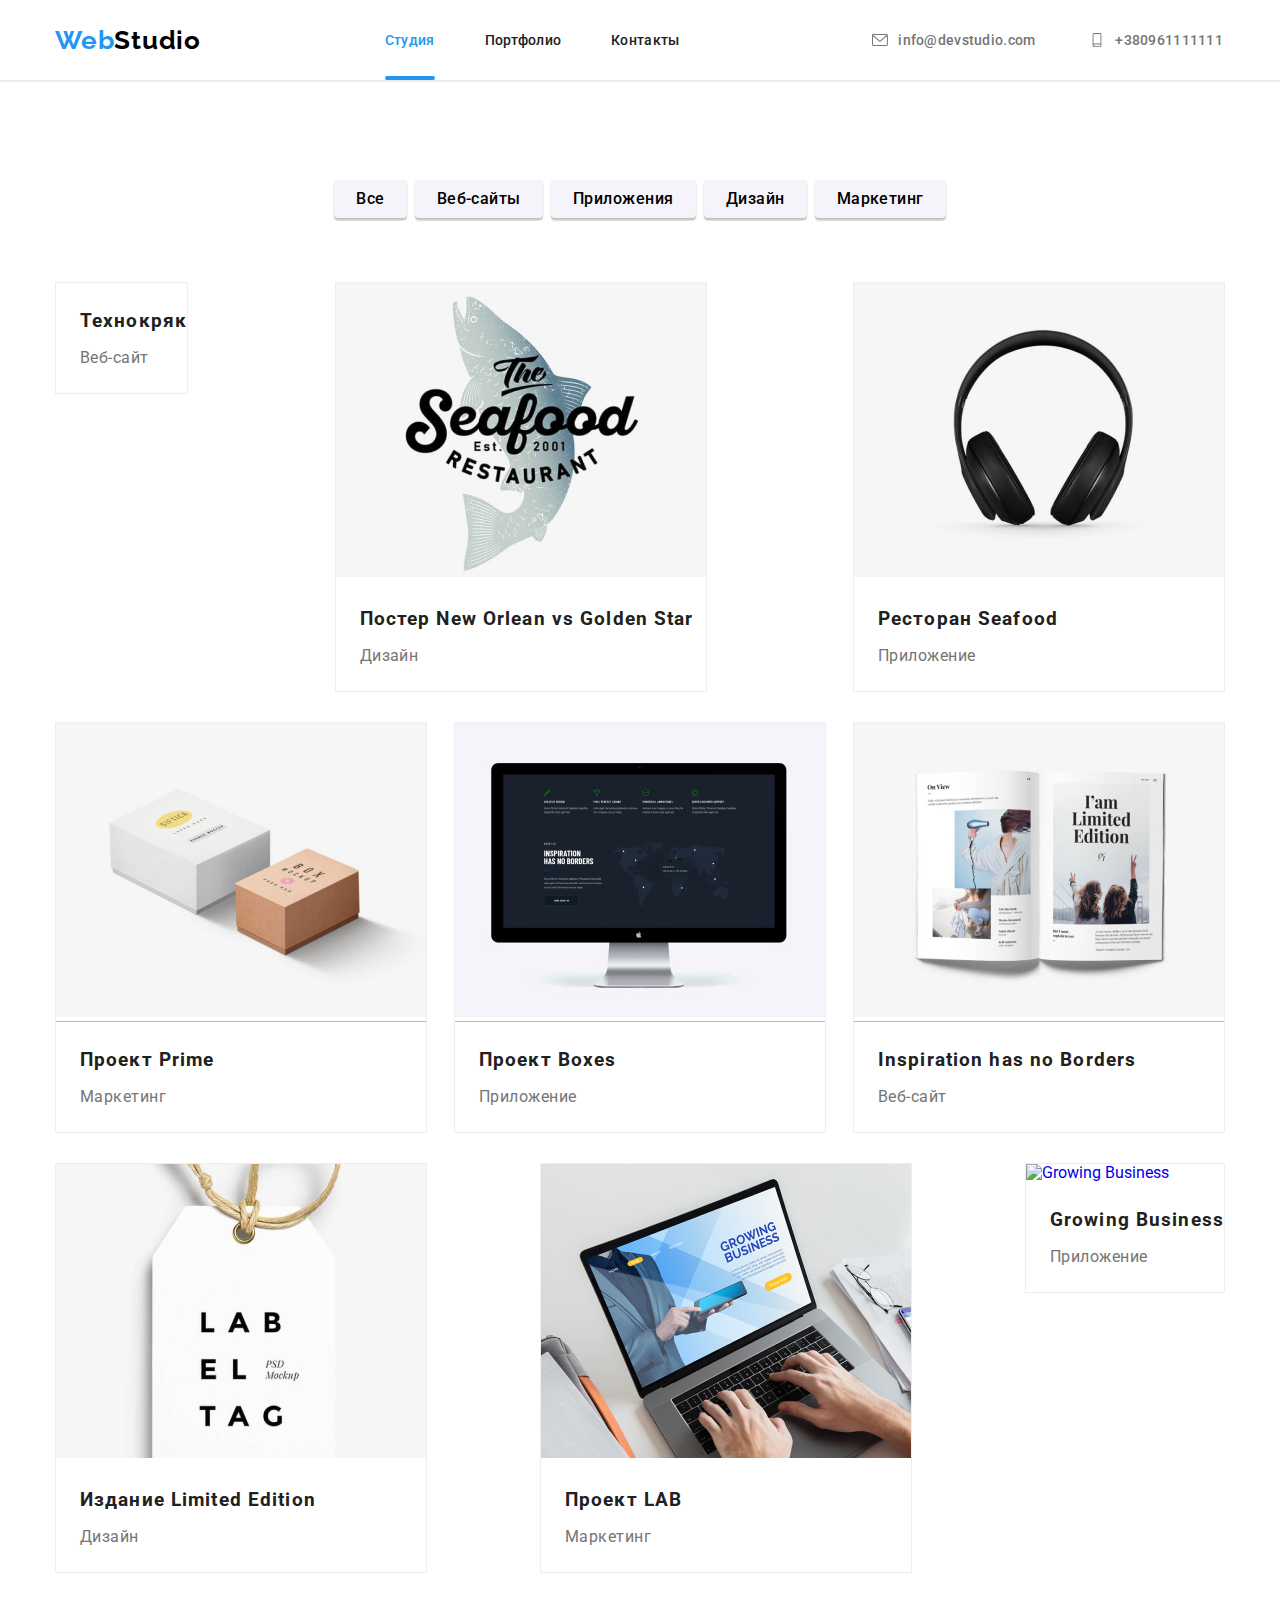
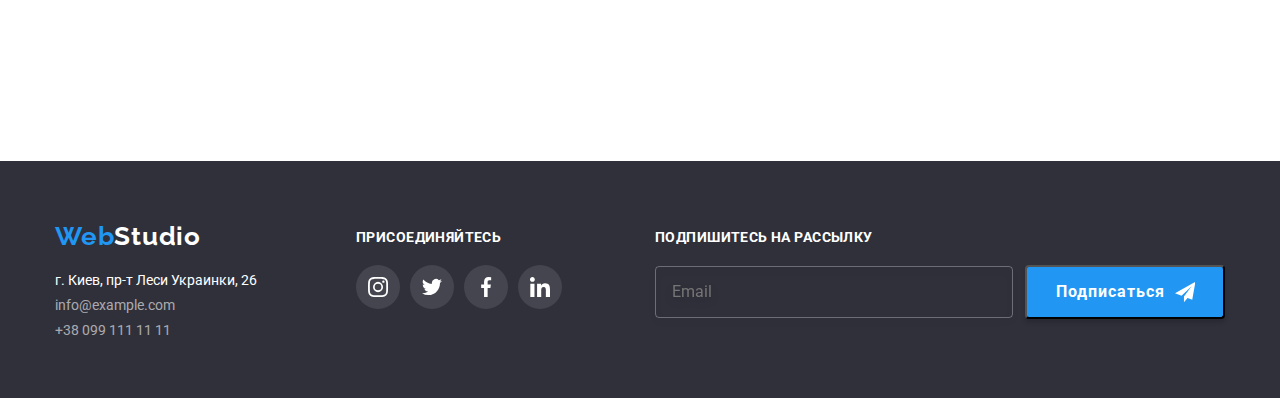
==== pages/portfolio.html @ 9b23d34e "Picture for section about was added" ====
<!DOCTYPE html>
<html lang="en">

<head>
  <meta charset="UTF-8" />
  <meta name="viewport" content="width=device-width, initial-scale=1.0" />
  <title>Portfolio</title>
  <link rel="stylesheet" href="https://cdnjs.cloudflare.com/ajax/libs/modern-normalize/1.0.0/modern-normalize.css" />
  <link rel="preconnect" href="https://fonts.gstatic.com">
  <link href="https://fonts.googleapis.com/css2?family=Raleway:wght@700&family=Roboto:wght@400;500;700;900&display=swap"
    rel="stylesheet">
  <link href="../css/main.min.css" rel="stylesheet" />
  <link rel="icon" href="data:;base64,=">
</head>

<body>
  <header class="header container">
    <a class="logo header-logo" href="../">
      <span class="logo-blue">Web</span>Studio
    </a>
    <button type="button" class="header-menu-button" is-open aria-expanded="false" data-menu-button>
      <svg width="40" height="40" aria-label="Переключатель мобильного меню">
        <use class="icon-close-button" href="../images/sprite.svg#close_button"></use>
        <use class="icon-menu" href="../images/sprite.svg#main_menu"></use>
      </svg>
    </button>
    <nav class="header-navigation">
      <a class="header-navigation-item header-navigation-item-selected" href="../">Студия</a>
      <a class="header-navigation-item" href="./portfolio.html">Портфолио</a>
      <a class="header-navigation-item" href="contacts.html">Контакты</a>
    </nav>
    <address class="header-contacts">
      <a class="header-link" href="mailto:info@devstudio.com">
        <svg class="header-link-icon">
          <use href="../images/sprite.svg#envelope"></use>
        </svg>info@devstudio.com</a>
      <a class="header-link" href="tel:+380961111111">
        <svg class="header-link-icon">
          <use href="../images/sprite.svg#smartphone"></use>
        </svg>+380961111111</a>
    </address>
  </header>
  <hr class="menu_underscore">
  <div class="content_block container">
    <section>
      <h1 hidden>Меню сайта</h1>
      <ul class="portfolio_filter">
        <li>
          <button type="button" class="porfolio_button">
            Все
          </button>
        </li>
        <li>
          <button type="button" class="porfolio_button">Веб-сайты</button>
        </li>
        <li>
          <button type="button" class="porfolio_button">Приложения</button>
        </li>
        <li>
          <button type="button" class="porfolio_button">Дизайн</button>
        </li>
        <li>
          <button type="button" class="porfolio_button">Маркетинг</button>
        </li>
      </ul>
    </section>
    <section>
      <h2 hidden>Наши проэкты</h2>
      <ul class="portfolio_items">
        <li>
          <a href="project_1.html">
            <div>
              <picture <img src="../images/project_1.jpg" alt="Веб-сайт" />
              <p class="portfolio_item_overlay">Технокряк это современная площадка распространения коронавируса.
                Компании используют эту платформу
                для цифрового шпионажа и атак на защищённые сервера конкурентов.
              </p>
            </div>
            <h3>Технокряк</h3>
            <p>Веб-сайт</p>
          </a>
        </li>
        <li>
          <a href="project_2.html">
            <div>
              <img src="../images/project_2.jpg" alt="Постер New Orlean vs Golden Star" />
              <p class="portfolio_item_overlay">Технокряк это современная площадка распространения коронавируса.
                Компании используют эту платформу
                для цифрового шпионажа и атак на защищённые сервера конкурентов.
              </p>
            </div>
            <h3>Постер New Orlean vs Golden Star</h3>
            <p>Дизайн</p>
          </a>
        </li>
        <li>
          <a href="project_3.html">
            <div>
              <img src="../images/project_3.jpg" alt="Ресторан Seafood" />
              <p class="portfolio_item_overlay">Технокряк это современная площадка распространения коронавируса.
                Компании используют эту платформу
                для цифрового шпионажа и атак на защищённые сервера конкурентов.
              </p>
            </div>
            <h3>Ресторан Seafood</h3>
            <p>Приложение</p>
          </a>
        </li>
        <li>
          <a href="project_4.html">
            <div>
              <img src="../images/project_4.jpg" alt="Проект Prime" />
              <p class="portfolio_item_overlay">Технокряк это современная площадка распространения коронавируса.
                Компании используют эту платформу
                для цифрового шпионажа и атак на защищённые сервера конкурентов.
              </p>
            </div>
            <h3>Проект Prime</h3>
            <p>Маркетинг</p>
          </a>
        </li>
        <li>
          <a href="project_5.html">
            <div>
              <img src="../images/project_5.jpg" alt="Проект Boxes" />
              <p class="portfolio_item_overlay">Технокряк это современная площадка распространения коронавируса.
                Компании используют эту платформу
                для цифрового шпионажа и атак на защищённые сервера конкурентов.
              </p>
            </div>
            <h3>Проект Boxes</h3>
            <p>Приложение</p>
          </a>
        </li>
        <li>
          <a href="project_6.html">
            <div>
              <img src="../images/project_6.jpg" alt="Inspiration has no Borders" width="370" height="294" />
              <p class="portfolio_item_overlay">Технокряк это современная площадка распространения коронавируса.
                Компании используют эту платформу
                для цифрового шпионажа и атак на защищённые сервера конкурентов.
              </p>
            </div>
            <h3>Inspiration has no Borders</h3>
            <p>Веб-сайт</p>
          </a>
        </li>
        <li>
          <a href="project_7.html">
            <div>
              <img src="../images/project_7.jpg" alt="Издание Limited Edition" width="370" height="294" />
              <p class="portfolio_item_overlay">Технокряк это современная площадка распространения коронавируса.
                Компании используют эту платформу
                для цифрового шпионажа и атак на защищённые сервера конкурентов.
              </p>
            </div>
            <h3>Издание Limited Edition</h3>
            <p>Дизайн</p>
          </a>
        </li>
        <li>
          <a href="project_8.html">
            <div>
              <img src="../images/project_8.jpg" alt="Проект LAB" />
              <p class="portfolio_item_overlay">Технокряк это современная площадка распространения коронавируса.
                Компании используют эту платформу
                для цифрового шпионажа и атак на защищённые сервера конкурентов.
              </p>
            </div>
            <h3>Проект LAB</h3>
            <p>Маркетинг</p>
          </a>
        </li>
        <li>
          <a href="project_9.html">
            <div>
              <img src="../images/project_9.jpg" alt="Growing Business" />
              <p class="portfolio_item_overlay">Технокряк это современная площадка распространения коронавируса.
                Компании используют эту платформу
                для цифрового шпионажа и атак на защищённые сервера конкурентов.
              </p>
            </div>
            <h3>Growing Business</h3>
            <p>Приложение</p>
          </a>
        </li>
      </ul>
    </section>
  </div>
  <footer class="footer">
    <div class="footer_block container">
      <div>
        <a class="logo footer_logo" href="../"><span class="logo-blue">Web</span>Studio</a>
        <address class="footer_address">
          <p>г. Киев, пр-т Леси Украинки, 26</p>
          <a href="mailto:info@example.com" class="footer_link">info@example.com</a>
          <a href="tel:+380991111111" class="footer_link">+38 099 111 11 11</a>
        </address>
      </div>
      <div class="footer_social">
        <h3>Присоединяйтесь</h3>
        <div class="social_links">
          <a href="" alt="Instagram">
            <svg>
              <use href="../images/sprite.svg#instagram"></use>
            </svg>
          </a>
          <a href="" alt="Twitter">
            <svg>
              <use href="../images/sprite.svg#twitter"></use>
            </svg>
          </a>
          <a href="" alt="Facebook">
            <svg>
              <use href="../images/sprite.svg#facebook"></use>
            </svg>
          </a>
          <a href="" alt="Linkedin">
            <svg>
              <use href="../images/sprite.svg#linkedin"></use>
            </svg>
          </a>
        </div>
      </div>
      <div class="subscribe">
        <h3>Подпишитесь на рассылку</h3>
        <form>
          <input type="email" name="email" placeholder="Email" />
          <button type="submit">Подписаться
            <svg>
              <use href="../images/sprite.svg#button_subscribe" />
            </svg>
          </button>
        </form>
      </div>
    </div>
  </footer>
</body>

</html>
---- css/main.min.css ----
.is-hidden{opacity:0;visibility:hidden;pointer-events:none}body{font-family:Roboto;font-style:normal;background-color:#fff;margin:0}h1,h2,h3,h4,h5,h6{margin:0}ul,ol{margin:0;padding:0}p{margin:0}ul{list-style:none;display:flex;flex-wrap:wrap;justify-content:space-between}.container{width:100%;margin:0 auto}@media screen and (min-width: 480px){.container{max-width:480px;margin:0 auto}}@media screen and (min-width: 768px){.container{max-width:768px}}@media screen and (min-width: 1200px){.container{max-width:1200px}}.content_block{padding:60px 15px}.content_block_items{padding-top:0}@media screen and (max-width: 767px){.content_block{padding:60px 15px}.content_block_items{padding-top:0}.content_block_items>li:nth-child(n+2){margin-top:30px}}@media screen and (max-width: 1199px){.content_block_items>li:nth-child(n+3){margin-top:30px}}@media screen and (min-width: 768px){.content_block_items{display:flex;justify-content:space-between}}@media screen and (min-width: 1200px){.content_block{display:block;padding:94px 15px}.content_block_items{display:flex;justify-content:space-between}}.header{display:flex;margin:0 auto;padding-left:15px;padding-right:15px;justify-content:space-between}.header-logo,.header-logo:visited{color:black;margin-right:93px;height:auto;display:flex;align-items:center}.header-contacts{display:none}.header-navigation{display:none}.header-menu-button{display:inline-flex;margin:0;padding:10px 0;border:0;line-height:0;background:transparent}.header-menu-button .icon-close-button{display:none}.header-menu-button .is-open .icon-close-button{display:block}.header-menu-button .is-open .icon-menu{display:none}@media screen and (min-width: 1200px){.header-menu-button{display:none}.header-navigation{display:flex;justify-items:flex-end;align-items:center;font-weight:500;font-size:14px;line-height:0.143;letter-spacing:0.02em;justify-content:space-between}.header-navigation-item{color:#212121;text-decoration:none;margin-right:50px;position:relative;height:100%;display:flex;align-items:center}.header-navigation-item-selected{color:#2196f3}.header-navigation-item-selected::after{content:"";position:absolute;bottom:0;display:block;width:100%;height:4px;background-color:#2196f3;border-radius:2px}.header-contacts{display:flex;align-items:center;justify-content:flex-end}.header-link{display:flex;align-items:center;font-style:normal;font-weight:500;font-size:14px;line-height:1.143;letter-spacing:0.02em;color:#757575;fill:#757575;text-decoration:none;margin-left:50px;padding:2px;transition-property:color, fill;transition-duration:250ms;transition-timing-function:cubic-bezier(0.4, 0, 0.2, 1);padding-top:32px;padding-bottom:32px}.header-link:hover,.header-link:focus{color:#2196f3;fill:#2196f3}.header-link-icon{width:16px;height:14px;margin-right:10px}}.menu_underscore{border:1px solid #ececec;margin:0 auto}.footer{background:#2f303a;color:#fff}.footer_block{text-align:center;padding:60px 15px}.footer_block h3{margin-top:60px}.footer_logo,.footer_logo:visited{color:white;margin:0 auto}.footer_address{font-size:14px;font-style:normal;font-weight:normal;margin-top:20px;display:flex;flex-direction:column}.footer_link{color:rgba(255,255,255,0.6);text-decoration:none;margin-top:9px;transition-property:color;transition-duration:250ms;transition-timing-function:cubic-bezier(0.4, 0, 0.2, 1)}.footer_link:hover,.footer_link:focus{color:#2196f3}.footer_social>div>a{fill:#fff;background-color:rgba(255,255,255,0.1)}.footer h3{padding-bottom:20px;font-weight:bold;font-size:14px;line-height:1.143;letter-spacing:0.03em;text-transform:uppercase}@media screen and (min-width: 768px){.footer_block{display:flex}.footer_address{width:231px}.footer_social{margin-top:8px}.footer_social>h3{margin-top:0}}@media screen and (min-width: 768px) and (max-width: 1199px){.footer_block{flex-wrap:wrap;justify-content:space-between;padding-left:76px;padding-right:89px}}@media screen and (min-width: 1200px){.footer_block{text-align:left}.footer_social{margin-left:70px}}.subscribe>form{display:flex;flex-wrap:wrap;align-items:center;justify-content:center}.subscribe>form>input{border:1px solid rgba(255,255,255,0.3);box-sizing:border-box;filter:drop-shadow(0px 4px 4px rgba(0,0,0,0.15));border-radius:4px;font-size:16px;line-height:20px;background-color:transparent;padding:15px 16px;width:450px}.subscribe>form>input:hover,.subscribe>form>input:focus{border-color:#2196f3}.subscribe>form>button{color:#fff;background-color:#2196f3;font-weight:bold;font-size:16px;line-height:1.875;letter-spacing:0.06em;padding:10px 28px 10px 29px;box-shadow:0px 4px 4px rgba(0,0,0,0.15);border-radius:4px;display:flex;align-items:center;margin-top:20px}.subscribe>form>button>svg{width:24px;height:24px;fill:white;margin-left:10px}@media screen and (min-width: 768px){.subscribe>h3{text-align:center;margin-top:60px}}@media screen and (min-width: 1200px){.subscribe{margin-left:93px;margin-top:8px}.subscribe>h3{text-align:left;margin-top:0}.subscribe>form{display:flex;justify-content:left}.subscribe>form>input{width:358px}.subscribe>form>button{margin:0 0 0 12px;width:200px}}.logo{font-size:26px;font-family:Raleway;font-weight:bold;line-height:1.192;letter-spacing:0.03em;text-decoration:none}.logo-blue{color:#2196f3}.main_page_top{padding:114px 0;background-image:url("../images/mobile/1x/header.jpg");background-repeat:no-repeat;background-position:center top;background-size:480px 400px}.main_page_top>div{display:flex;flex-direction:column;justify-content:center;align-items:center}.main_page_top>div>h1{font-weight:900;font-size:26px;line-height:1.615;text-align:center;letter-spacing:0.06em;text-transform:uppercase;max-width:360px;color:#fff}.main_page_top>div>button{margin-top:40px;padding:8px 30px;box-shadow:0px 4px 4px rgba(0,0,0,0.15);border-radius:4px;font-family:Roboto;font-weight:bold;font-size:16px;line-height:1.875;letter-spacing:0.06em;background-color:#2196f3;color:#fff}@media screen and (min-device-pixel-ratio: 2) and (min-width: 320px), screen and (min-resolution: 192dpi) and (min-width: 320px), screen and (min-resolution: 2dppx) and (min-width: 320px){.main_page_top{background-image:linear-gradient(to right, rgba(47,48,58,0.4), rgba(47,48,58,0.4)),url("../images/mobile/2x/header.jpg")}}@media screen and (min-width: 768px){.main_page_top{background:url("../images/tablet/1x/header.jpg");background-size:768px 400px}}@media screen and (min-device-pixel-ratio: 2) and (min-width: 768px), screen and (min-resolution: 192dpi) and (min-width: 768px), screen and (min-resolution: 2dppx) and (min-width: 768px){.main_page_top{background-image:linear-gradient(to right, rgba(47,48,58,0.4), rgba(47,48,58,0.4)),url("../images/tablet/2x/header.jpg")}}@media screen and (min-width: 1200px){main_page_top{background:url("../images/desktop/1x/header.jpg");background-repeat:no-repeat;background-position:cover;padding-top:200px;padding-bottom:280px;padding-right:452px;padding-left:452px}main_page_top>h1{max-width:696px;text-align:center;padding-top:200px;padding-bottom:280px;padding-right:452px;padding-left:452px}}@media screen and (min-device-pixel-ratio: 2) and (min-width: 1200px), screen and (min-resolution: 192dpi) and (min-width: 1200px), screen and (min-resolution: 2dppx) and (min-width: 1200px){.main_page_top{background-image:linear-gradient(to right, rgba(47,48,58,0.4), rgba(47,48,58,0.4)),url("../images/desktop/2x/header.jpg")}}.porfolio_button{margin:4px;font-family:Roboto;font-style:normal;font-weight:500;font-size:16px;line-height:1.625;text-align:center;letter-spacing:0.03em;border:none;padding-left:22px;padding-right:22px;padding-top:6px;padding-bottom:6px;background-color:#f5f4fa;border-radius:4px;box-shadow:0px 3px 1px rgba(0,0,0,0.1),0px 1px 2px rgba(0,0,0,0.08),0px 2px 2px rgba(0,0,0,0.12);transition-property:color, background-color;transition-duration:250ms;transition-timing-function:cubic-bezier(0.4, 0, 0.2, 1)}.porfolio_button:hover,.porfolio_button:focus{color:white;background-color:#2196f3}.our_features{display:flex;flex-wrap:wrap;justify-content:center}.our_features>li{width:450px}.our_features>li>div{padding:25px 0;outline:1px solid white;background:#f5f4fa;border-radius:4px;display:flex;justify-content:center;align-items:center;margin-bottom:30px}.our_features>li>div>svg{width:70px;height:70px}.our_features>li>h3{font-weight:bold;font-size:14px;line-height:1.143;letter-spacing:0.03em;text-transform:uppercase;color:#212121;text-align:center}.our_features>li>p{font-weight:normal;font-size:14px;line-height:1.714;letter-spacing:0.03em;color:#757575;margin-top:10px}@media screen and (min-width: 768px){.our_features{display:flex;flex-wrap:wrap;justify-content:space-between}.our_features>li{width:354px}}@media screen and (min-width: 1200px){.our_features{display:flex;flex-wrap:wrap}.our_features>li{width:270px}}.about_us{padding-top:60px;background-color:#f5f4fa}.about_us>h2{font-weight:bold;font-size:28px;line-height:1.167;text-align:center;letter-spacing:0.03em;color:#212121}.about_us>ul>li{margin-top:30px;padding-bottom:24px;box-shadow:0px 1px 3px rgba(0,0,0,0.12),0px 1px 1px rgba(0,0,0,0.14),0px 2px 1px rgba(0,0,0,0.2);border-radius:0px 0px 4px 4px;background:#fff}.about_us>ul>li>h3{font-weight:500;font-size:16px;line-height:1.187;text-align:center;letter-spacing:0.03em;color:#212121;margin-top:30px}.about_us>ul>li>p{font-size:16px;line-height:1.187;text-align:center;letter-spacing:0.03em;color:#757575;margin-top:10px;margin-bottom:16px}@media screen and (min-width: 768px){.about_us{display:flex;flex-wrap:wrap;justify-content:space-between}}@media screen and (min-width: 1200px){.about_us{display:block;padding-top:94px}.about_us>ul{padding-top:50px}.about_us>ul>li{margin-top:0}}.about_work{display:none}@media screen and (min-width: 1200px){.about_work{display:block;padding-top:0}.about_work>h2{font-weight:bold;font-size:36px;line-height:1.167;text-align:center;letter-spacing:0.03em;color:#212121;padding-bottom:50px}.about_work>ul>li{position:relative;display:flex}.about_work>ul>li>h3{position:absolute;bottom:0;width:100%;text-align:center;font-size:14px;line-height:16px;text-transform:uppercase;color:#fff;background-color:rgba(47,48,58,0.8);padding:27px 0}}.social_links{display:flex;justify-content:center}.social_links>a{width:44px;height:44px;display:flex;border-radius:50%;fill:#afb1b8;transition-property:fill, background-color;transition-duration:250ms;transition-timing-function:cubic-bezier(0.4, 0, 0.2, 1)}.social_links>a:nth-child(n+2){margin-left:10px}.social_links>a:hover,.social_links>a:focus{fill:white;background-color:#2196f3}.portfolio_filter{justify-content:center}.portfolio_items{display:flex;flex-wrap:wrap;justify-content:space-between;padding-top:30px;margin-bottom:94px}.portfolio_items>li{margin-top:30px}.portfolio_items>li>a{padding-bottom:20px;width:370px;background:#fff;border:1px solid #eeeeee;box-sizing:border-box;display:flex;flex-direction:column;width:max-content;width:fit-content;text-decoration:none;transition-property:box-shadow;transition-duration:250ms;transition-timing-function:cubic-bezier(0.4, 0, 0.2, 1)}.portfolio_items>li>a:hover,.portfolio_items>li>a:focus{box-shadow:0px 1px 1px rgba(0,0,0,0.12),0px 4px 4px rgba(0,0,0,0.06),1px 4px 6px rgba(0,0,0,0.16)}.portfolio_items>li>a>h3{font-weight:bold;font-size:2;line-height:36px;letter-spacing:0.06em;color:#212121;margin-top:20px;margin-left:24px}.portfolio_items>li>a>p{font-size:16px;line-height:1.875;letter-spacing:0.03em;color:#757575;margin-top:4px;margin-left:24px}.portfolio_items>li>a>div{position:relative;overflow:hidden}.portfolio_items>li>a>div>img{width:370px;height:294px}.portfolio_items>li>a:hover .portfolio_item_overlay,.portfolio_items>li>a:focus .portfolio_item_overlay{transform:translatey(0)}.portfolio_items .portfolio_item_overlay{position:absolute;box-sizing:border-box;height:100%;width:100%;top:0;left:0;background:rgba(33,150,243,0.9);transform:translatey(100%);transition:transform 250ms ease;font-size:18px;line-height:28px;letter-spacing:0.03em;color:#fff;padding:63px 24px}.regular_customers>h2{font-weight:bold;font-size:28px;line-height:32px;text-align:center}.regular_customers>ul>li{margin-top:30px}.regular_customers>ul>li>a{width:210px;padding:auto 24px;display:flex;transition-property:fill, border-color;transition-duration:250ms;transition-timing-function:cubic-bezier(0.4, 0, 0.2, 1);width:210px;height:90px;fill:#afb1b8;border:1px solid #afb1b8;box-sizing:border-box;border-radius:4px}.regular_customers>ul>li>a:hover,.regular_customers>ul>li>a:focus{fill:#2196f3;border-color:#2196f3}.regular_customers>ul>li>a>svg>use{height:46px;margin:auto}@media screen and (min-width: 1200px){.regular_customers>ul>li{margin-top:30px}.regular_customers>ul>li>a{width:170px}}.backdrop{position:fixed;left:0;top:0;width:100%;height:100%;background-color:rgba(0,0,0,0.2) rgba(0,0,0,0.2);transition:all 500ms linear}.order_dialog{position:absolute;top:50%;left:50%;transform:translate(-50%, -50%);width:528px;min-height:581px;background-color:#fff;padding:40px;box-shadow:0px 1px 3px rgba(0,0,0,0.12),0px 1px 1px rgba(0,0,0,0.14),0px 2px 1px rgba(0,0,0,0.2);border-radius:4px}.order_dialog_close_button{position:absolute;background-color:#fff;top:8px;right:8px;width:30px;height:30px;border:1px solid rgba(0,0,0,0.1);border-radius:50%;cursor:pointer;padding:0;display:flex;justify-content:center;align-items:center}.order_dialog_send_button{display:block;margin:30px auto 0;height:50px;width:200px;border-radius:4px;background-color:#2196f3;color:#fff;cursor:pointer;box-shadow:0px 4px 4px rgba(0,0,0,0.15);font-size:16px;font-weight:bold;text-align:center;align-items:center;letter-spacing:0.06em;line-height:1.87}.order_dialog>h1{font-style:normal;font-weight:bold;font-size:20px;line-height:23px;text-align:center;letter-spacing:0.03em;color:#212121;margin-bottom:2px}.order_dialog_close_button>svg{width:11px;height:11px}.order_dialog>form{display:flex;flex-direction:column}.order_dialog_field{font-size:12px;line-height:1.166;letter-spacing:0.01em;color:#757575;margin-top:10px}.order_dialog_field>span{position:relative;display:block;margin-top:4px}.order_dialog_field>span>svg{position:absolute;left:15px;top:50%;transform:translateY(-50%);width:18px;height:18px;fill:#212121}.order_dialog_field>span>input{width:100%;height:40px;padding-left:40px;border:1px solid rgba(33,33,33,0.2);box-sizing:border-box;border-radius:4px;transition-property:fill, border-color;transition-duration:250ms;transition-timing-function:cubic-bezier(0.4, 0, 0.2, 1)}.order_dialog_field>span:hover svg{fill:#2196f3}.order_dialog_field>span:hover input{border-color:#2196f3}.order_dialog_field>span>input:focus ~ svg{fill:#2196f3}.order_dialog_field>span>input:focus{border-color:#2196f3;outline:none}.order_dialog_field>textarea{margin-top:4px;width:100%;height:120px;border-radius:4px;border:1px solid rgba(33,33,33,0.2);padding:12px 16px;resize:none;font-size:14px;line-height:1.143;letter-spacing:0.01em;color:rgba(117,117,117,0.5);fill:#212121;transition-property:fill, border-color;transition-duration:250ms;transition-timing-function:cubic-bezier(0.4, 0, 0.2, 1)}.order_dialog_field>textarea:hover,.order_dialog_field>textarea:focus{border-color:#2196f3;outline:none}.order_agrimment{font-size:14px;line-height:1.714;letter-spacing:0.03em;color:#212121;margin:20px auto 0;vertical-align:text-top}.order_agrimment>a{color:#2196f3}.order_agrimment>input{display:inline-block;width:16px;height:15px;border:2px solid #212121;margin:0 7px 0 0}
/*# sourceMappingURL=main.min.css.map */
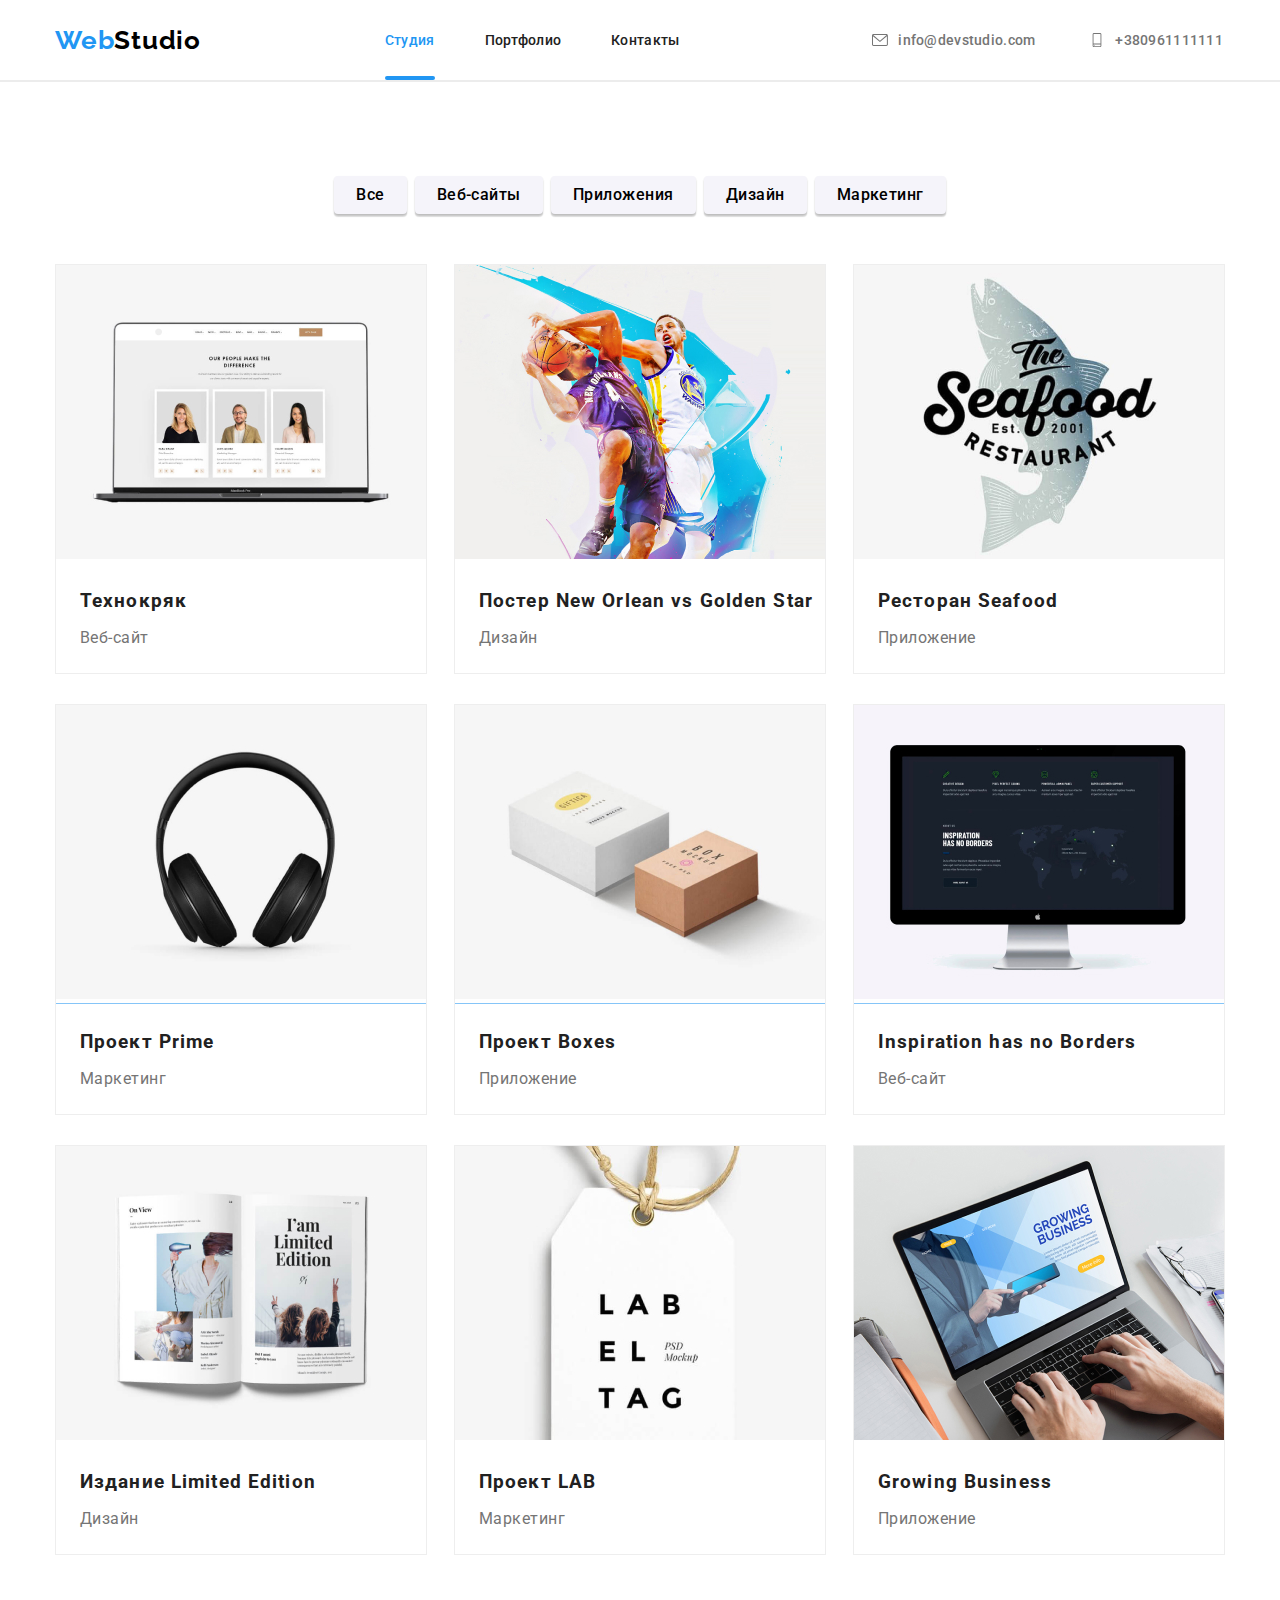
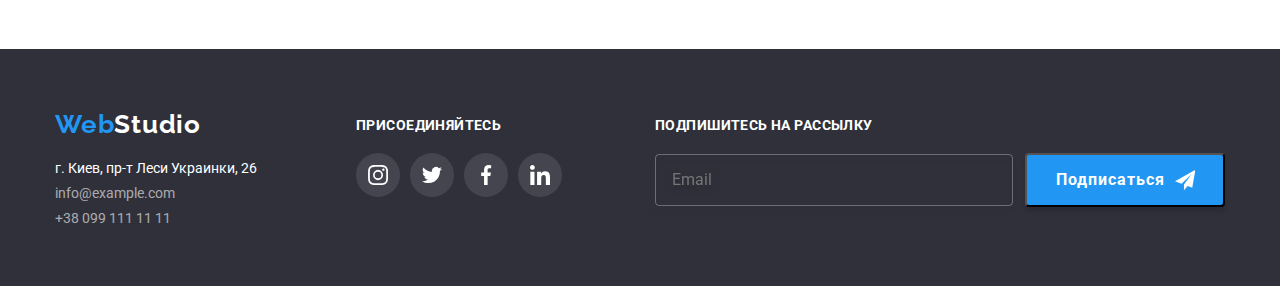
==== commit f9279aea: "Portfolio adaptive" ====
--- a/pages/portfolio.html
+++ b/pages/portfolio.html
@@ -46,21 +46,19 @@
       <h1 hidden>Меню сайта</h1>
       <ul class="portfolio_filter">
         <li>
-          <button type="button" class="porfolio_button">
-            Все
-          </button>
-        </li>
-        <li>
-          <button type="button" class="porfolio_button">Веб-сайты</button>
-        </li>
-        <li>
-          <button type="button" class="porfolio_button">Приложения</button>
-        </li>
-        <li>
-          <button type="button" class="porfolio_button">Дизайн</button>
-        </li>
-        <li>
-          <button type="button" class="porfolio_button">Маркетинг</button>
+          <button type="button">Все</button>
+        </li>
+        <li>
+          <button type="button">Веб-сайты</button>
+        </li>
+        <li>
+          <button type="button">Приложения</button>
+        </li>
+        <li>
+          <button type="button">Дизайн</button>
+        </li>
+        <li>
+          <button type="button">Маркетинг</button>
         </li>
       </ul>
     </section>
@@ -70,7 +68,22 @@
         <li>
           <a href="project_1.html">
             <div>
-              <picture <img src="../images/project_1.jpg" alt="Веб-сайт" />
+              <picture>
+                <source srcset="../images/desktop/1x/project_1.jpg 1x,
+                                                 ../images/desktop/2x/project_2.jpg 2x" media="(min-width: 1200px)" />
+                <source srcset="../images/tablet/1x/project_2.jpg 1x,
+                                                 ../ images/tablet/2x/project_2.jpg 2x" media="(min-width: 768px)" />
+                <img src="../images/mobile/1x/project_2.jpg" alt="Постер New Orlean vs Golden Star" />
+              </picture>
+              <!-- <picture>
+                <source srcset="../images/desktop/1x/project_1.jpg 1x,
+                                ../images/desktop/2x/project_1.jpg 2x" media="(min-width: 1200px)" />
+                <source srcset="../images/tablet/1x/project_1.jpg 1x,
+                                 ../ images/tablet/2x/project_1.jpg 2x" media="(min-width: 768px)" />
+                <source srcset="../images/mobile/1x/project_1.jpg 1x,
+                                  ../images/mobile/2x/project_1.jpg 2x" media="(min-width: 480px)" />
+                <img src="../images/mobile/1x/project_1.jpg" alt="Project_1" />
+              </picture> -->
               <p class="portfolio_item_overlay">Технокряк это современная площадка распространения коронавируса.
                 Компании используют эту платформу
                 для цифрового шпионажа и атак на защищённые сервера конкурентов.
@@ -83,7 +96,15 @@
         <li>
           <a href="project_2.html">
             <div>
-              <img src="../images/project_2.jpg" alt="Постер New Orlean vs Golden Star" />
+              <picture>
+                <source srcset="../images/desktop/1x/project_2.jpg 1x,
+                                   ../images/desktop/2x/project_2.jpg 2x" media="(min-width: 1200px)" />
+                <source srcset="../images/tablet/1x/project_2.jpg 1x,
+                                   ../ images/tablet/2x/project_2.jpg 2x" media="(min-width: 768px)" />
+                <source srcset="../images/mobile/1x/project_2.jpg 1x,
+                                    ../images/mobile/2x/project_2.jpg 2x" media="(min-width: 480px)" />
+                <img src="../images/mobile/1x/project_2.jpg" alt="Постер New Orlean vs Golden Star" />
+              </picture>
               <p class="portfolio_item_overlay">Технокряк это современная площадка распространения коронавируса.
                 Компании используют эту платформу
                 для цифрового шпионажа и атак на защищённые сервера конкурентов.
@@ -96,7 +117,15 @@
         <li>
           <a href="project_3.html">
             <div>
-              <img src="../images/project_3.jpg" alt="Ресторан Seafood" />
+              <picture>
+                <source srcset="../images/desktop/1x/project_3.jpg 1x,
+                                     ../images/desktop/2x/project_3.jpg 2x" media="(min-width: 1200px)" />
+                <source srcset="../images/tablet/1x/project_3.jpg 1x,
+                                     ../ images/tablet/2x/project_3.jpg 2x" media="(min-width: 768px)" />
+                <source srcset="../images/mobile/1x/project_3.jpg 1x,
+                                      ../images/mobile/2x/project_3.jpg 2x" media="(min-width: 480px)" />
+                <img src="../images/mobile/1x/project_3.jpg" alt="Ресторан Seafood" />
+              </picture>
               <p class="portfolio_item_overlay">Технокряк это современная площадка распространения коронавируса.
                 Компании используют эту платформу
                 для цифрового шпионажа и атак на защищённые сервера конкурентов.
@@ -109,7 +138,15 @@
         <li>
           <a href="project_4.html">
             <div>
-              <img src="../images/project_4.jpg" alt="Проект Prime" />
+              <picture>
+                <source srcset="../images/desktop/1x/project_4.jpg 1x,
+                                   ../images/desktop/2x/project_4.jpg 2x" media="(min-width: 1200px)" />
+                <source srcset="../images/tablet/1x/project_4.jpg 1x,
+                                   ../ images/tablet/2x/project_4.jpg 2x" media="(min-width: 768px)" />
+                <source srcset="../images/mobile/1x/project_4.jpg 1x,
+                                  ../images/mobile/2x/project_4.jpg 2x" media="(min-width: 480px)" />
+                <img src="../images/mobile/1x/project_4.jpg" alt="Проект Prime" />
+              </picture>
               <p class="portfolio_item_overlay">Технокряк это современная площадка распространения коронавируса.
                 Компании используют эту платформу
                 для цифрового шпионажа и атак на защищённые сервера конкурентов.
@@ -122,7 +159,15 @@
         <li>
           <a href="project_5.html">
             <div>
-              <img src="../images/project_5.jpg" alt="Проект Boxes" />
+              <picture>
+                <source srcset="../images/desktop/1x/project_5.jpg 1x,
+                                   ../images/desktop/2x/project_5.jpg 2x" media="(min-width: 1200px)" />
+                <source srcset="../images/tablet/1x/project_5.jpg 1x,
+                                   ../ images/tablet/2x/project_5.jpg 2x" media="(min-width: 768px)" />
+                <source srcset="../images/mobile/1x/project_5.jpg 1x,
+                                  ../images/mobile/2x/project_5.jpg 2x" media="(min-width: 480px)" />
+                <img src="../images/mobile/1x/project_5.jpg" alt="Проект Boxes" />
+              </picture>
               <p class="portfolio_item_overlay">Технокряк это современная площадка распространения коронавируса.
                 Компании используют эту платформу
                 для цифрового шпионажа и атак на защищённые сервера конкурентов.
@@ -135,7 +180,15 @@
         <li>
           <a href="project_6.html">
             <div>
-              <img src="../images/project_6.jpg" alt="Inspiration has no Borders" width="370" height="294" />
+              <picture>
+                <source srcset="../images/desktop/1x/project_6.jpg 1x,
+                                   ../images/desktop/2x/project_6.jpg 2x" media="(min-width: 1200px)" />
+                <source srcset="../images/tablet/1x/project_6.jpg 1x,
+                                   ../ images/tablet/2x/project_6.jpg 2x" media="(min-width: 768px)" />
+                <source srcset="../images/mobile/1x/project_6.jpg 1x,
+                                  ../images/mobile/2x/project_6.jpg 2x" media="(min-width: 480px)" />
+                <img src="../images/mobile/1x/project_6.jpg" alt="Inspiration has no Borders" />
+              </picture>
               <p class="portfolio_item_overlay">Технокряк это современная площадка распространения коронавируса.
                 Компании используют эту платформу
                 для цифрового шпионажа и атак на защищённые сервера конкурентов.
@@ -148,7 +201,15 @@
         <li>
           <a href="project_7.html">
             <div>
-              <img src="../images/project_7.jpg" alt="Издание Limited Edition" width="370" height="294" />
+              <picture>
+                <source srcset="../images/desktop/1x/project_7.jpg 1x,
+                                ../images/desktop/2x/project_7.jpg 2x" media="(min-width: 1200px)" />
+                <source srcset="../images/tablet/1x/project_7.jpg 1x,
+                                ../ images/tablet/2x/project_7.jpg 2x" media="(min-width: 768px)" />
+                <source srcset="../images/mobile/1x/project_7.jpg 1x,
+                                ../images/mobile/2x/project_.jpg 2x" media="(min-width: 480px)" />
+                <img src="../images/mobile/1x/project_7.jpg" alt="Издание Limited Edition" />
+              </picture>
               <p class="portfolio_item_overlay">Технокряк это современная площадка распространения коронавируса.
                 Компании используют эту платформу
                 для цифрового шпионажа и атак на защищённые сервера конкурентов.
@@ -161,7 +222,15 @@
         <li>
           <a href="project_8.html">
             <div>
-              <img src="../images/project_8.jpg" alt="Проект LAB" />
+              <picture>
+                <source srcset="../images/desktop/1x/project_8.jpg 1x,
+                             ../images/desktop/2x/project_8.jpg 2x" media="(min-width: 1200px)" />
+                <source srcset="../images/tablet/1x/project_8.jpg 1x,
+                             ../ images/tablet/2x/project_8.jpg 2x" media="(min-width: 768px)" />
+                <source srcset="../images/mobile/1x/project_8.jpg 1x,
+                            ../images/mobile/2x/project_8.jpg 2x" media="(min-width: 480px)" />
+                <img src="../images/mobile/1x/project_8.jpg" alt="Проект LAB" />
+              </picture>
               <p class="portfolio_item_overlay">Технокряк это современная площадка распространения коронавируса.
                 Компании используют эту платформу
                 для цифрового шпионажа и атак на защищённые сервера конкурентов.
@@ -174,7 +243,15 @@
         <li>
           <a href="project_9.html">
             <div>
-              <img src="../images/project_9.jpg" alt="Growing Business" />
+              <picture>
+                <source srcset="../images/desktop/1x/project_9.jpg 1x,
+                                ../images/desktop/2x/project_9.jpg 2x" media="(min-width: 1200px)" />
+                <source srcset="../images/tablet/1x/project_9.jpg 1x,
+                                ../ images/tablet/2x/project_9.jpg 2x" media="(min-width: 768px)" />
+                <source srcset="../images/mobile/1x/project_9.jpg 1x,
+                                ../images/mobile/2x/project_9.jpg 2x" media="(min-width: 480px)" />
+                <img src="../images/mobile/1x/project_9.jpg" alt="Growing Business" />
+              </picture>
               <p class="portfolio_item_overlay">Технокряк это современная площадка распространения коронавируса.
                 Компании используют эту платформу
                 для цифрового шпионажа и атак на защищённые сервера конкурентов.
--- a/css/main.min.css
+++ b/css/main.min.css
@@ -1,2 +1 @@
-.is-hidden{opacity:0;visibility:hidden;pointer-events:none}body{font-family:Roboto;font-style:normal;background-color:#fff;margin:0}h1,h2,h3,h4,h5,h6{margin:0}ul,ol{margin:0;padding:0}p{margin:0}ul{list-style:none;display:flex;flex-wrap:wrap;justify-content:space-between}.container{width:100%;margin:0 auto}@media screen and (min-width: 480px){.container{max-width:480px;margin:0 auto}}@media screen and (min-width: 768px){.container{max-width:768px}}@media screen and (min-width: 1200px){.container{max-width:1200px}}.content_block{padding:60px 15px}.content_block_items{padding-top:0}@media screen and (max-width: 767px){.content_block{padding:60px 15px}.content_block_items{padding-top:0}.content_block_items>li:nth-child(n+2){margin-top:30px}}@media screen and (max-width: 1199px){.content_block_items>li:nth-child(n+3){margin-top:30px}}@media screen and (min-width: 768px){.content_block_items{display:flex;justify-content:space-between}}@media screen and (min-width: 1200px){.content_block{display:block;padding:94px 15px}.content_block_items{display:flex;justify-content:space-between}}.header{display:flex;margin:0 auto;padding-left:15px;padding-right:15px;justify-content:space-between}.header-logo,.header-logo:visited{color:black;margin-right:93px;height:auto;display:flex;align-items:center}.header-contacts{display:none}.header-navigation{display:none}.header-menu-button{display:inline-flex;margin:0;padding:10px 0;border:0;line-height:0;background:transparent}.header-menu-button .icon-close-button{display:none}.header-menu-button .is-open .icon-close-button{display:block}.header-menu-button .is-open .icon-menu{display:none}@media screen and (min-width: 1200px){.header-menu-button{display:none}.header-navigation{display:flex;justify-items:flex-end;align-items:center;font-weight:500;font-size:14px;line-height:0.143;letter-spacing:0.02em;justify-content:space-between}.header-navigation-item{color:#212121;text-decoration:none;margin-right:50px;position:relative;height:100%;display:flex;align-items:center}.header-navigation-item-selected{color:#2196f3}.header-navigation-item-selected::after{content:"";position:absolute;bottom:0;display:block;width:100%;height:4px;background-color:#2196f3;border-radius:2px}.header-contacts{display:flex;align-items:center;justify-content:flex-end}.header-link{display:flex;align-items:center;font-style:normal;font-weight:500;font-size:14px;line-height:1.143;letter-spacing:0.02em;color:#757575;fill:#757575;text-decoration:none;margin-left:50px;padding:2px;transition-property:color, fill;transition-duration:250ms;transition-timing-function:cubic-bezier(0.4, 0, 0.2, 1);padding-top:32px;padding-bottom:32px}.header-link:hover,.header-link:focus{color:#2196f3;fill:#2196f3}.header-link-icon{width:16px;height:14px;margin-right:10px}}.menu_underscore{border:1px solid #ececec;margin:0 auto}.footer{background:#2f303a;color:#fff}.footer_block{text-align:center;padding:60px 15px}.footer_block h3{margin-top:60px}.footer_logo,.footer_logo:visited{color:white;margin:0 auto}.footer_address{font-size:14px;font-style:normal;font-weight:normal;margin-top:20px;display:flex;flex-direction:column}.footer_link{color:rgba(255,255,255,0.6);text-decoration:none;margin-top:9px;transition-property:color;transition-duration:250ms;transition-timing-function:cubic-bezier(0.4, 0, 0.2, 1)}.footer_link:hover,.footer_link:focus{color:#2196f3}.footer_social>div>a{fill:#fff;background-color:rgba(255,255,255,0.1)}.footer h3{padding-bottom:20px;font-weight:bold;font-size:14px;line-height:1.143;letter-spacing:0.03em;text-transform:uppercase}@media screen and (min-width: 768px){.footer_block{display:flex}.footer_address{width:231px}.footer_social{margin-top:8px}.footer_social>h3{margin-top:0}}@media screen and (min-width: 768px) and (max-width: 1199px){.footer_block{flex-wrap:wrap;justify-content:space-between;padding-left:76px;padding-right:89px}}@media screen and (min-width: 1200px){.footer_block{text-align:left}.footer_social{margin-left:70px}}.subscribe>form{display:flex;flex-wrap:wrap;align-items:center;justify-content:center}.subscribe>form>input{border:1px solid rgba(255,255,255,0.3);box-sizing:border-box;filter:drop-shadow(0px 4px 4px rgba(0,0,0,0.15));border-radius:4px;font-size:16px;line-height:20px;background-color:transparent;padding:15px 16px;width:450px}.subscribe>form>input:hover,.subscribe>form>input:focus{border-color:#2196f3}.subscribe>form>button{color:#fff;background-color:#2196f3;font-weight:bold;font-size:16px;line-height:1.875;letter-spacing:0.06em;padding:10px 28px 10px 29px;box-shadow:0px 4px 4px rgba(0,0,0,0.15);border-radius:4px;display:flex;align-items:center;margin-top:20px}.subscribe>form>button>svg{width:24px;height:24px;fill:white;margin-left:10px}@media screen and (min-width: 768px){.subscribe>h3{text-align:center;margin-top:60px}}@media screen and (min-width: 1200px){.subscribe{margin-left:93px;margin-top:8px}.subscribe>h3{text-align:left;margin-top:0}.subscribe>form{display:flex;justify-content:left}.subscribe>form>input{width:358px}.subscribe>form>button{margin:0 0 0 12px;width:200px}}.logo{font-size:26px;font-family:Raleway;font-weight:bold;line-height:1.192;letter-spacing:0.03em;text-decoration:none}.logo-blue{color:#2196f3}.main_page_top{padding:114px 0;background-image:url("../images/mobile/1x/header.jpg");background-repeat:no-repeat;background-position:center top;background-size:480px 400px}.main_page_top>div{display:flex;flex-direction:column;justify-content:center;align-items:center}.main_page_top>div>h1{font-weight:900;font-size:26px;line-height:1.615;text-align:center;letter-spacing:0.06em;text-transform:uppercase;max-width:360px;color:#fff}.main_page_top>div>button{margin-top:40px;padding:8px 30px;box-shadow:0px 4px 4px rgba(0,0,0,0.15);border-radius:4px;font-family:Roboto;font-weight:bold;font-size:16px;line-height:1.875;letter-spacing:0.06em;background-color:#2196f3;color:#fff}@media screen and (min-device-pixel-ratio: 2) and (min-width: 320px), screen and (min-resolution: 192dpi) and (min-width: 320px), screen and (min-resolution: 2dppx) and (min-width: 320px){.main_page_top{background-image:linear-gradient(to right, rgba(47,48,58,0.4), rgba(47,48,58,0.4)),url("../images/mobile/2x/header.jpg")}}@media screen and (min-width: 768px){.main_page_top{background:url("../images/tablet/1x/header.jpg");background-size:768px 400px}}@media screen and (min-device-pixel-ratio: 2) and (min-width: 768px), screen and (min-resolution: 192dpi) and (min-width: 768px), screen and (min-resolution: 2dppx) and (min-width: 768px){.main_page_top{background-image:linear-gradient(to right, rgba(47,48,58,0.4), rgba(47,48,58,0.4)),url("../images/tablet/2x/header.jpg")}}@media screen and (min-width: 1200px){main_page_top{background:url("../images/desktop/1x/header.jpg");background-repeat:no-repeat;background-position:cover;padding-top:200px;padding-bottom:280px;padding-right:452px;padding-left:452px}main_page_top>h1{max-width:696px;text-align:center;padding-top:200px;padding-bottom:280px;padding-right:452px;padding-left:452px}}@media screen and (min-device-pixel-ratio: 2) and (min-width: 1200px), screen and (min-resolution: 192dpi) and (min-width: 1200px), screen and (min-resolution: 2dppx) and (min-width: 1200px){.main_page_top{background-image:linear-gradient(to right, rgba(47,48,58,0.4), rgba(47,48,58,0.4)),url("../images/desktop/2x/header.jpg")}}.porfolio_button{margin:4px;font-family:Roboto;font-style:normal;font-weight:500;font-size:16px;line-height:1.625;text-align:center;letter-spacing:0.03em;border:none;padding-left:22px;padding-right:22px;padding-top:6px;padding-bottom:6px;background-color:#f5f4fa;border-radius:4px;box-shadow:0px 3px 1px rgba(0,0,0,0.1),0px 1px 2px rgba(0,0,0,0.08),0px 2px 2px rgba(0,0,0,0.12);transition-property:color, background-color;transition-duration:250ms;transition-timing-function:cubic-bezier(0.4, 0, 0.2, 1)}.porfolio_button:hover,.porfolio_button:focus{color:white;background-color:#2196f3}.our_features{display:flex;flex-wrap:wrap;justify-content:center}.our_features>li{width:450px}.our_features>li>div{padding:25px 0;outline:1px solid white;background:#f5f4fa;border-radius:4px;display:flex;justify-content:center;align-items:center;margin-bottom:30px}.our_features>li>div>svg{width:70px;height:70px}.our_features>li>h3{font-weight:bold;font-size:14px;line-height:1.143;letter-spacing:0.03em;text-transform:uppercase;color:#212121;text-align:center}.our_features>li>p{font-weight:normal;font-size:14px;line-height:1.714;letter-spacing:0.03em;color:#757575;margin-top:10px}@media screen and (min-width: 768px){.our_features{display:flex;flex-wrap:wrap;justify-content:space-between}.our_features>li{width:354px}}@media screen and (min-width: 1200px){.our_features{display:flex;flex-wrap:wrap}.our_features>li{width:270px}}.about_us{padding-top:60px;background-color:#f5f4fa}.about_us>h2{font-weight:bold;font-size:28px;line-height:1.167;text-align:center;letter-spacing:0.03em;color:#212121}.about_us>ul>li{margin-top:30px;padding-bottom:24px;box-shadow:0px 1px 3px rgba(0,0,0,0.12),0px 1px 1px rgba(0,0,0,0.14),0px 2px 1px rgba(0,0,0,0.2);border-radius:0px 0px 4px 4px;background:#fff}.about_us>ul>li>h3{font-weight:500;font-size:16px;line-height:1.187;text-align:center;letter-spacing:0.03em;color:#212121;margin-top:30px}.about_us>ul>li>p{font-size:16px;line-height:1.187;text-align:center;letter-spacing:0.03em;color:#757575;margin-top:10px;margin-bottom:16px}@media screen and (min-width: 768px){.about_us{display:flex;flex-wrap:wrap;justify-content:space-between}}@media screen and (min-width: 1200px){.about_us{display:block;padding-top:94px}.about_us>ul{padding-top:50px}.about_us>ul>li{margin-top:0}}.about_work{display:none}@media screen and (min-width: 1200px){.about_work{display:block;padding-top:0}.about_work>h2{font-weight:bold;font-size:36px;line-height:1.167;text-align:center;letter-spacing:0.03em;color:#212121;padding-bottom:50px}.about_work>ul>li{position:relative;display:flex}.about_work>ul>li>h3{position:absolute;bottom:0;width:100%;text-align:center;font-size:14px;line-height:16px;text-transform:uppercase;color:#fff;background-color:rgba(47,48,58,0.8);padding:27px 0}}.social_links{display:flex;justify-content:center}.social_links>a{width:44px;height:44px;display:flex;border-radius:50%;fill:#afb1b8;transition-property:fill, background-color;transition-duration:250ms;transition-timing-function:cubic-bezier(0.4, 0, 0.2, 1)}.social_links>a:nth-child(n+2){margin-left:10px}.social_links>a:hover,.social_links>a:focus{fill:white;background-color:#2196f3}.portfolio_filter{justify-content:center}.portfolio_items{display:flex;flex-wrap:wrap;justify-content:space-between;padding-top:30px;margin-bottom:94px}.portfolio_items>li{margin-top:30px}.portfolio_items>li>a{padding-bottom:20px;width:370px;background:#fff;border:1px solid #eeeeee;box-sizing:border-box;display:flex;flex-direction:column;width:max-content;width:fit-content;text-decoration:none;transition-property:box-shadow;transition-duration:250ms;transition-timing-function:cubic-bezier(0.4, 0, 0.2, 1)}.portfolio_items>li>a:hover,.portfolio_items>li>a:focus{box-shadow:0px 1px 1px rgba(0,0,0,0.12),0px 4px 4px rgba(0,0,0,0.06),1px 4px 6px rgba(0,0,0,0.16)}.portfolio_items>li>a>h3{font-weight:bold;font-size:2;line-height:36px;letter-spacing:0.06em;color:#212121;margin-top:20px;margin-left:24px}.portfolio_items>li>a>p{font-size:16px;line-height:1.875;letter-spacing:0.03em;color:#757575;margin-top:4px;margin-left:24px}.portfolio_items>li>a>div{position:relative;overflow:hidden}.portfolio_items>li>a>div>img{width:370px;height:294px}.portfolio_items>li>a:hover .portfolio_item_overlay,.portfolio_items>li>a:focus .portfolio_item_overlay{transform:translatey(0)}.portfolio_items .portfolio_item_overlay{position:absolute;box-sizing:border-box;height:100%;width:100%;top:0;left:0;background:rgba(33,150,243,0.9);transform:translatey(100%);transition:transform 250ms ease;font-size:18px;line-height:28px;letter-spacing:0.03em;color:#fff;padding:63px 24px}.regular_customers>h2{font-weight:bold;font-size:28px;line-height:32px;text-align:center}.regular_customers>ul>li{margin-top:30px}.regular_customers>ul>li>a{width:210px;padding:auto 24px;display:flex;transition-property:fill, border-color;transition-duration:250ms;transition-timing-function:cubic-bezier(0.4, 0, 0.2, 1);width:210px;height:90px;fill:#afb1b8;border:1px solid #afb1b8;box-sizing:border-box;border-radius:4px}.regular_customers>ul>li>a:hover,.regular_customers>ul>li>a:focus{fill:#2196f3;border-color:#2196f3}.regular_customers>ul>li>a>svg>use{height:46px;margin:auto}@media screen and (min-width: 1200px){.regular_customers>ul>li{margin-top:30px}.regular_customers>ul>li>a{width:170px}}.backdrop{position:fixed;left:0;top:0;width:100%;height:100%;background-color:rgba(0,0,0,0.2) rgba(0,0,0,0.2);transition:all 500ms linear}.order_dialog{position:absolute;top:50%;left:50%;transform:translate(-50%, -50%);width:528px;min-height:581px;background-color:#fff;padding:40px;box-shadow:0px 1px 3px rgba(0,0,0,0.12),0px 1px 1px rgba(0,0,0,0.14),0px 2px 1px rgba(0,0,0,0.2);border-radius:4px}.order_dialog_close_button{position:absolute;background-color:#fff;top:8px;right:8px;width:30px;height:30px;border:1px solid rgba(0,0,0,0.1);border-radius:50%;cursor:pointer;padding:0;display:flex;justify-content:center;align-items:center}.order_dialog_send_button{display:block;margin:30px auto 0;height:50px;width:200px;border-radius:4px;background-color:#2196f3;color:#fff;cursor:pointer;box-shadow:0px 4px 4px rgba(0,0,0,0.15);font-size:16px;font-weight:bold;text-align:center;align-items:center;letter-spacing:0.06em;line-height:1.87}.order_dialog>h1{font-style:normal;font-weight:bold;font-size:20px;line-height:23px;text-align:center;letter-spacing:0.03em;color:#212121;margin-bottom:2px}.order_dialog_close_button>svg{width:11px;height:11px}.order_dialog>form{display:flex;flex-direction:column}.order_dialog_field{font-size:12px;line-height:1.166;letter-spacing:0.01em;color:#757575;margin-top:10px}.order_dialog_field>span{position:relative;display:block;margin-top:4px}.order_dialog_field>span>svg{position:absolute;left:15px;top:50%;transform:translateY(-50%);width:18px;height:18px;fill:#212121}.order_dialog_field>span>input{width:100%;height:40px;padding-left:40px;border:1px solid rgba(33,33,33,0.2);box-sizing:border-box;border-radius:4px;transition-property:fill, border-color;transition-duration:250ms;transition-timing-function:cubic-bezier(0.4, 0, 0.2, 1)}.order_dialog_field>span:hover svg{fill:#2196f3}.order_dialog_field>span:hover input{border-color:#2196f3}.order_dialog_field>span>input:focus ~ svg{fill:#2196f3}.order_dialog_field>span>input:focus{border-color:#2196f3;outline:none}.order_dialog_field>textarea{margin-top:4px;width:100%;height:120px;border-radius:4px;border:1px solid rgba(33,33,33,0.2);padding:12px 16px;resize:none;font-size:14px;line-height:1.143;letter-spacing:0.01em;color:rgba(117,117,117,0.5);fill:#212121;transition-property:fill, border-color;transition-duration:250ms;transition-timing-function:cubic-bezier(0.4, 0, 0.2, 1)}.order_dialog_field>textarea:hover,.order_dialog_field>textarea:focus{border-color:#2196f3;outline:none}.order_agrimment{font-size:14px;line-height:1.714;letter-spacing:0.03em;color:#212121;margin:20px auto 0;vertical-align:text-top}.order_agrimment>a{color:#2196f3}.order_agrimment>input{display:inline-block;width:16px;height:15px;border:2px solid #212121;margin:0 7px 0 0}
-/*# sourceMappingURL=main.min.css.map */+.is-hidden{opacity:0;visibility:hidden;pointer-events:none}body{font-family:Roboto;font-style:normal;background-color:#fff;margin:0}h1,h2,h3,h4,h5,h6{margin:0}ul,ol{margin:0;padding:0}p{margin:0}ul{list-style:none;display:flex;flex-wrap:wrap;justify-content:space-between}.container{width:100%;margin:0 auto}@media screen and (min-width: 480px){.container{max-width:480px;margin:0 auto}}@media screen and (min-width: 768px){.container{max-width:768px}}@media screen and (min-width: 1200px){.container{max-width:1200px}}.content_block{padding:60px 15px}.content_block_items{padding-top:0}@media screen and (max-width: 767px){.content_block{padding:60px 15px}.content_block_items{padding-top:0}.content_block_items>li:nth-child(n+2){margin-top:30px}}@media screen and (max-width: 1199px){.content_block_items>li:nth-child(n+3){margin-top:30px}}@media screen and (min-width: 768px){.content_block_items{display:flex;justify-content:space-between}}@media screen and (min-width: 1200px){.content_block{display:block;padding:94px 15px}.content_block_items{display:flex;justify-content:space-between}}.header{display:flex;margin:0 auto;padding-left:15px;padding-right:15px;justify-content:space-between}.header-logo,.header-logo:visited{color:#000;margin-right:93px;height:auto;display:flex;align-items:center}.header-contacts{display:none}.header-navigation{display:none}.header-menu-button{display:inline-flex;margin:0;padding:10px 0;border:0;line-height:0;background:transparent}.header-menu-button .icon-close-button{display:none}.header-menu-button .is-open .icon-close-button{display:block}.header-menu-button .is-open .icon-menu{display:none}@media screen and (min-width: 1200px){.header-menu-button{display:none}.header-navigation{display:flex;justify-items:flex-end;align-items:center;font-weight:500;font-size:14px;line-height:.143;letter-spacing:.02em;justify-content:space-between}.header-navigation-item{color:#212121;text-decoration:none;margin-right:50px;position:relative;height:100%;display:flex;align-items:center}.header-navigation-item-selected{color:#2196f3}.header-navigation-item-selected::after{content:"";position:absolute;bottom:0;display:block;width:100%;height:4px;background-color:#2196f3;border-radius:2px}.header-contacts{display:flex;align-items:center;justify-content:flex-end}.header-link{display:flex;align-items:center;font-style:normal;font-weight:500;font-size:14px;line-height:1.143;letter-spacing:.02em;color:#757575;fill:#757575;text-decoration:none;margin-left:50px;padding:2px;transition-property:color,fill;transition-duration:250ms;transition-timing-function:cubic-bezier(0.4, 0, 0.2, 1);padding-top:32px;padding-bottom:32px}.header-link:hover,.header-link:focus{color:#2196f3;fill:#2196f3}.header-link-icon{width:16px;height:14px;margin-right:10px}}.menu_underscore{border:1px solid #ececec;margin:0 auto}.footer{background:#2f303a;color:#fff}.footer_block{text-align:center;padding:60px 15px}.footer_block h3{margin-top:60px}.footer_logo,.footer_logo:visited{color:#fff;margin:0 auto}.footer_address{font-size:14px;font-style:normal;font-weight:normal;margin-top:20px;display:flex;flex-direction:column}.footer_link{color:rgba(255,255,255,.6);text-decoration:none;margin-top:9px;transition-property:color;transition-duration:250ms;transition-timing-function:cubic-bezier(0.4, 0, 0.2, 1)}.footer_link:hover,.footer_link:focus{color:#2196f3}.footer_social>div>a{fill:#fff;background-color:rgba(255,255,255,.1)}.footer h3{padding-bottom:20px;font-weight:bold;font-size:14px;line-height:1.143;letter-spacing:.03em;text-transform:uppercase}@media screen and (min-width: 768px){.footer_block{display:flex}.footer_address{width:231px}.footer_social{margin-top:8px}.footer_social>h3{margin-top:0}}@media screen and (min-width: 768px)and (max-width: 1199px){.footer_block{flex-wrap:wrap;justify-content:space-between;padding-left:76px;padding-right:89px}}@media screen and (min-width: 1200px){.footer_block{text-align:left}.footer_social{margin-left:70px}}.subscribe>form{display:flex;flex-wrap:wrap;align-items:center;justify-content:center}.subscribe>form>input{border:1px solid rgba(255,255,255,.3);box-sizing:border-box;filter:drop-shadow(0px 4px 4px rgba(0, 0, 0, 0.15));border-radius:4px;font-size:16px;line-height:20px;background-color:transparent;padding:15px 16px;width:450px}.subscribe>form>input:hover,.subscribe>form>input:focus{border-color:#2196f3}.subscribe>form>button{color:#fff;background-color:#2196f3;font-weight:bold;font-size:16px;line-height:1.875;letter-spacing:.06em;padding:10px 28px 10px 29px;box-shadow:0px 4px 4px rgba(0,0,0,.15);border-radius:4px;display:flex;align-items:center;margin-top:20px}.subscribe>form>button>svg{width:24px;height:24px;fill:#fff;margin-left:10px}@media screen and (min-width: 768px){.subscribe>h3{text-align:center;margin-top:60px}}@media screen and (min-width: 1200px){.subscribe{margin-left:93px;margin-top:8px}.subscribe>h3{text-align:left;margin-top:0}.subscribe>form{display:flex;justify-content:left}.subscribe>form>input{width:358px}.subscribe>form>button{margin:0 0 0 12px;width:200px}}.logo{font-size:26px;font-family:Raleway;font-weight:bold;line-height:1.192;letter-spacing:.03em;text-decoration:none}.logo-blue{color:#2196f3}.main_page_top{padding:114px 0;background-image:url("../images/mobile/1x/header.jpg");background-repeat:no-repeat;background-position:center top;background-size:480px 400px}.main_page_top>div{display:flex;flex-direction:column;justify-content:center;align-items:center}.main_page_top>div>h1{font-weight:900;font-size:26px;line-height:1.615;text-align:center;letter-spacing:.06em;text-transform:uppercase;max-width:360px;color:#fff}.main_page_top>div>button{margin-top:40px;padding:8px 30px;box-shadow:0px 4px 4px rgba(0,0,0,.15);border-radius:4px;font-family:Roboto;font-weight:bold;font-size:16px;line-height:1.875;letter-spacing:.06em;background-color:#2196f3;color:#fff}@media screen and (min-device-pixel-ratio: 2)and (min-width: 320px),screen and (min-resolution: 192dpi)and (min-width: 320px),screen and (min-resolution: 2dppx)and (min-width: 320px){.main_page_top{background-image:linear-gradient(to right, rgba(47, 48, 58, 0.4), rgba(47, 48, 58, 0.4)),url("../images/mobile/2x/header.jpg")}}@media screen and (min-width: 768px){.main_page_top{background:url("../images/tablet/1x/header.jpg");background-size:768px 400px}}@media screen and (min-device-pixel-ratio: 2)and (min-width: 768px),screen and (min-resolution: 192dpi)and (min-width: 768px),screen and (min-resolution: 2dppx)and (min-width: 768px){.main_page_top{background-image:linear-gradient(to right, rgba(47, 48, 58, 0.4), rgba(47, 48, 58, 0.4)),url("../images/tablet/2x/header.jpg")}}@media screen and (min-width: 1200px){main_page_top{background:url("../images/desktop/1x/header.jpg");background-repeat:no-repeat;background-position:cover;padding-top:200px;padding-bottom:280px;padding-right:452px;padding-left:452px}main_page_top>h1{max-width:696px;text-align:center;padding-top:200px;padding-bottom:280px;padding-right:452px;padding-left:452px}}@media screen and (min-device-pixel-ratio: 2)and (min-width: 1200px),screen and (min-resolution: 192dpi)and (min-width: 1200px),screen and (min-resolution: 2dppx)and (min-width: 1200px){.main_page_top{background-image:linear-gradient(to right, rgba(47, 48, 58, 0.4), rgba(47, 48, 58, 0.4)),url("../images/desktop/2x/header.jpg")}}.our_features{display:flex;flex-wrap:wrap;justify-content:center}.our_features>li{width:450px}.our_features>li>div{padding:25px 0;outline:1px solid #fff;background:#f5f4fa;border-radius:4px;display:flex;justify-content:center;align-items:center;margin-bottom:30px}.our_features>li>div>svg{width:70px;height:70px}.our_features>li>h3{font-weight:bold;font-size:14px;line-height:1.143;letter-spacing:.03em;text-transform:uppercase;color:#212121;text-align:center}.our_features>li>p{font-weight:normal;font-size:14px;line-height:1.714;letter-spacing:.03em;color:#757575;margin-top:10px}@media screen and (min-width: 768px){.our_features{display:flex;flex-wrap:wrap;justify-content:space-between}.our_features>li{width:354px}}@media screen and (min-width: 1200px){.our_features{display:flex;flex-wrap:wrap}.our_features>li{width:270px}}.about_us{padding-top:60px;background-color:#f5f4fa}.about_us>h2{font-weight:bold;font-size:28px;line-height:1.167;text-align:center;letter-spacing:.03em;color:#212121}.about_us>ul>li{margin-top:30px;padding-bottom:24px;box-shadow:0px 1px 3px rgba(0,0,0,.12),0px 1px 1px rgba(0,0,0,.14),0px 2px 1px rgba(0,0,0,.2);border-radius:0px 0px 4px 4px;background:#fff}.about_us>ul>li>h3{font-weight:500;font-size:16px;line-height:1.187;text-align:center;letter-spacing:.03em;color:#212121;margin-top:30px}.about_us>ul>li>p{font-size:16px;line-height:1.187;text-align:center;letter-spacing:.03em;color:#757575;margin-top:10px;margin-bottom:16px}@media screen and (min-width: 768px){.about_us{display:flex;flex-wrap:wrap;justify-content:space-between}}@media screen and (min-width: 1200px){.about_us{display:block;padding-top:94px}.about_us>ul{padding-top:50px}.about_us>ul>li{margin-top:0}}.about_work{display:none}@media screen and (min-width: 1200px){.about_work{display:block;padding-top:0}.about_work>h2{font-weight:bold;font-size:36px;line-height:1.167;text-align:center;letter-spacing:.03em;color:#212121;padding-bottom:50px}.about_work>ul>li{position:relative;display:flex}.about_work>ul>li>h3{position:absolute;bottom:0;width:100%;text-align:center;font-size:14px;line-height:16px;text-transform:uppercase;color:#fff;background-color:rgba(47,48,58,.8);padding:27px 0}}.social_links{display:flex;justify-content:center}.social_links>a{width:44px;height:44px;display:flex;border-radius:50%;fill:#afb1b8;transition-property:fill,background-color;transition-duration:250ms;transition-timing-function:cubic-bezier(0.4, 0, 0.2, 1)}.social_links>a:nth-child(n+2){margin-left:10px}.social_links>a:hover,.social_links>a:focus{fill:#fff;background-color:#2196f3}.portfolio_filter{justify-content:start}.portfolio_filter>li{margin-right:8px}.portfolio_filter>li>button{font-family:Roboto;font-style:normal;font-weight:500;font-size:16px;line-height:1.625;text-align:center;letter-spacing:.03em;border:none;padding-left:22px;padding-right:22px;padding-top:6px;padding-bottom:6px;background-color:#f5f4fa;border-radius:4px;box-shadow:0px 3px 1px rgba(0,0,0,.1),0px 1px 2px rgba(0,0,0,.08),0px 2px 2px rgba(0,0,0,.12);transition-property:color,background-color;transition-duration:250ms;transition-timing-function:cubic-bezier(0.4, 0, 0.2, 1)}.portfolio_filter>li>button:hover,.portfolio_filter>li>button:focus{color:#fff;background-color:#2196f3}@media screen and (max-width: 767px){.portfolio_filter>li:nth-child(n+4){margin-top:15px}}@media screen and (min-width: 768px){.portfolio_filter{justify-content:center;margin-left:8px}}.portfolio_items{display:flex;flex-wrap:wrap;justify-content:space-between}@media screen and (min-width: 1200px){.portfolio_items{padding-top:20px}}.portfolio_items>li{margin-top:30px}.portfolio_items>li>a{padding-bottom:20px;width:370px;background:#fff;border:1px solid #eee;box-sizing:border-box;display:flex;flex-direction:column;width:max-content;width:fit-content;text-decoration:none;transition-property:box-shadow;transition-duration:250ms;transition-timing-function:cubic-bezier(0.4, 0, 0.2, 1)}.portfolio_items>li>a:hover,.portfolio_items>li>a:focus{box-shadow:0px 1px 1px rgba(0,0,0,.12),0px 4px 4px rgba(0,0,0,.06),1px 4px 6px rgba(0,0,0,.16)}.portfolio_items>li>a>h3{font-weight:bold;font-size:2;line-height:36px;letter-spacing:.06em;color:#212121;margin-top:20px;margin-left:24px}.portfolio_items>li>a>p{font-size:16px;line-height:1.875;letter-spacing:.03em;color:#757575;margin-top:4px;margin-left:24px}.portfolio_items>li>a>div{position:relative;overflow:hidden}.portfolio_items>li>a>div>img{width:370px;height:294px}.portfolio_items>li>a:hover .portfolio_item_overlay,.portfolio_items>li>a:focus .portfolio_item_overlay{transform:translatey(0)}.portfolio_items .portfolio_item_overlay{position:absolute;box-sizing:border-box;height:100%;width:100%;top:0;left:0;background:rgba(33,150,243,.9);transform:translatey(100%);transition:transform 250ms ease;font-size:18px;line-height:28px;letter-spacing:.03em;color:#fff;padding:63px 24px}.regular_customers>h2{font-weight:bold;font-size:28px;line-height:32px;text-align:center}.regular_customers>ul>li{margin-top:30px}.regular_customers>ul>li>a{width:210px;padding:auto 24px;display:flex;transition-property:fill,border-color;transition-duration:250ms;transition-timing-function:cubic-bezier(0.4, 0, 0.2, 1);width:210px;height:90px;fill:#afb1b8;border:1px solid #afb1b8;box-sizing:border-box;border-radius:4px}.regular_customers>ul>li>a:hover,.regular_customers>ul>li>a:focus{fill:#2196f3;border-color:#2196f3}.regular_customers>ul>li>a>svg>use{height:46px;margin:auto}@media screen and (min-width: 1200px){.regular_customers>ul>li{margin-top:30px}.regular_customers>ul>li>a{width:170px}}.backdrop{position:fixed;left:0;top:0;width:100%;height:100%;background-color:rgba(0,0,0,.2) rgba(0,0,0,.2);transition:all 500ms linear}.order_dialog{position:absolute;top:50%;left:50%;transform:translate(-50%, -50%);width:528px;min-height:581px;background-color:#fff;padding:40px;box-shadow:0px 1px 3px rgba(0,0,0,.12),0px 1px 1px rgba(0,0,0,.14),0px 2px 1px rgba(0,0,0,.2);border-radius:4px}.order_dialog_close_button{position:absolute;background-color:#fff;top:8px;right:8px;width:30px;height:30px;border:1px solid rgba(0,0,0,.1);border-radius:50%;cursor:pointer;padding:0;display:flex;justify-content:center;align-items:center}.order_dialog_send_button{display:block;margin:30px auto 0;height:50px;width:200px;border-radius:4px;background-color:#2196f3;color:#fff;cursor:pointer;box-shadow:0px 4px 4px rgba(0,0,0,.15);font-size:16px;font-weight:bold;text-align:center;align-items:center;letter-spacing:.06em;line-height:1.87}.order_dialog>h1{font-style:normal;font-weight:bold;font-size:20px;line-height:23px;text-align:center;letter-spacing:.03em;color:#212121;margin-bottom:2px}.order_dialog_close_button>svg{width:11px;height:11px}.order_dialog>form{display:flex;flex-direction:column}.order_dialog_field{font-size:12px;line-height:1.166;letter-spacing:.01em;color:#757575;margin-top:10px}.order_dialog_field>span{position:relative;display:block;margin-top:4px}.order_dialog_field>span>svg{position:absolute;left:15px;top:50%;transform:translateY(-50%);width:18px;height:18px;fill:#212121}.order_dialog_field>span>input{width:100%;height:40px;padding-left:40px;border:1px solid rgba(33,33,33,.2);box-sizing:border-box;border-radius:4px;transition-property:fill,border-color;transition-duration:250ms;transition-timing-function:cubic-bezier(0.4, 0, 0.2, 1)}.order_dialog_field>span:hover svg{fill:#2196f3}.order_dialog_field>span:hover input{border-color:#2196f3}.order_dialog_field>span>input:focus~svg{fill:#2196f3}.order_dialog_field>span>input:focus{border-color:#2196f3;outline:none}.order_dialog_field>textarea{margin-top:4px;width:100%;height:120px;border-radius:4px;border:1px solid rgba(33,33,33,.2);padding:12px 16px;resize:none;font-size:14px;line-height:1.143;letter-spacing:.01em;color:rgba(117,117,117,.5);fill:#212121;transition-property:fill,border-color;transition-duration:250ms;transition-timing-function:cubic-bezier(0.4, 0, 0.2, 1)}.order_dialog_field>textarea:hover,.order_dialog_field>textarea:focus{border-color:#2196f3;outline:none}.order_agrimment{font-size:14px;line-height:1.714;letter-spacing:.03em;color:#212121;margin:20px auto 0;vertical-align:text-top}.order_agrimment>a{color:#2196f3}.order_agrimment>input{display:inline-block;width:16px;height:15px;border:2px solid #212121;margin:0 7px 0 0}/*# sourceMappingURL=main.min.css.map */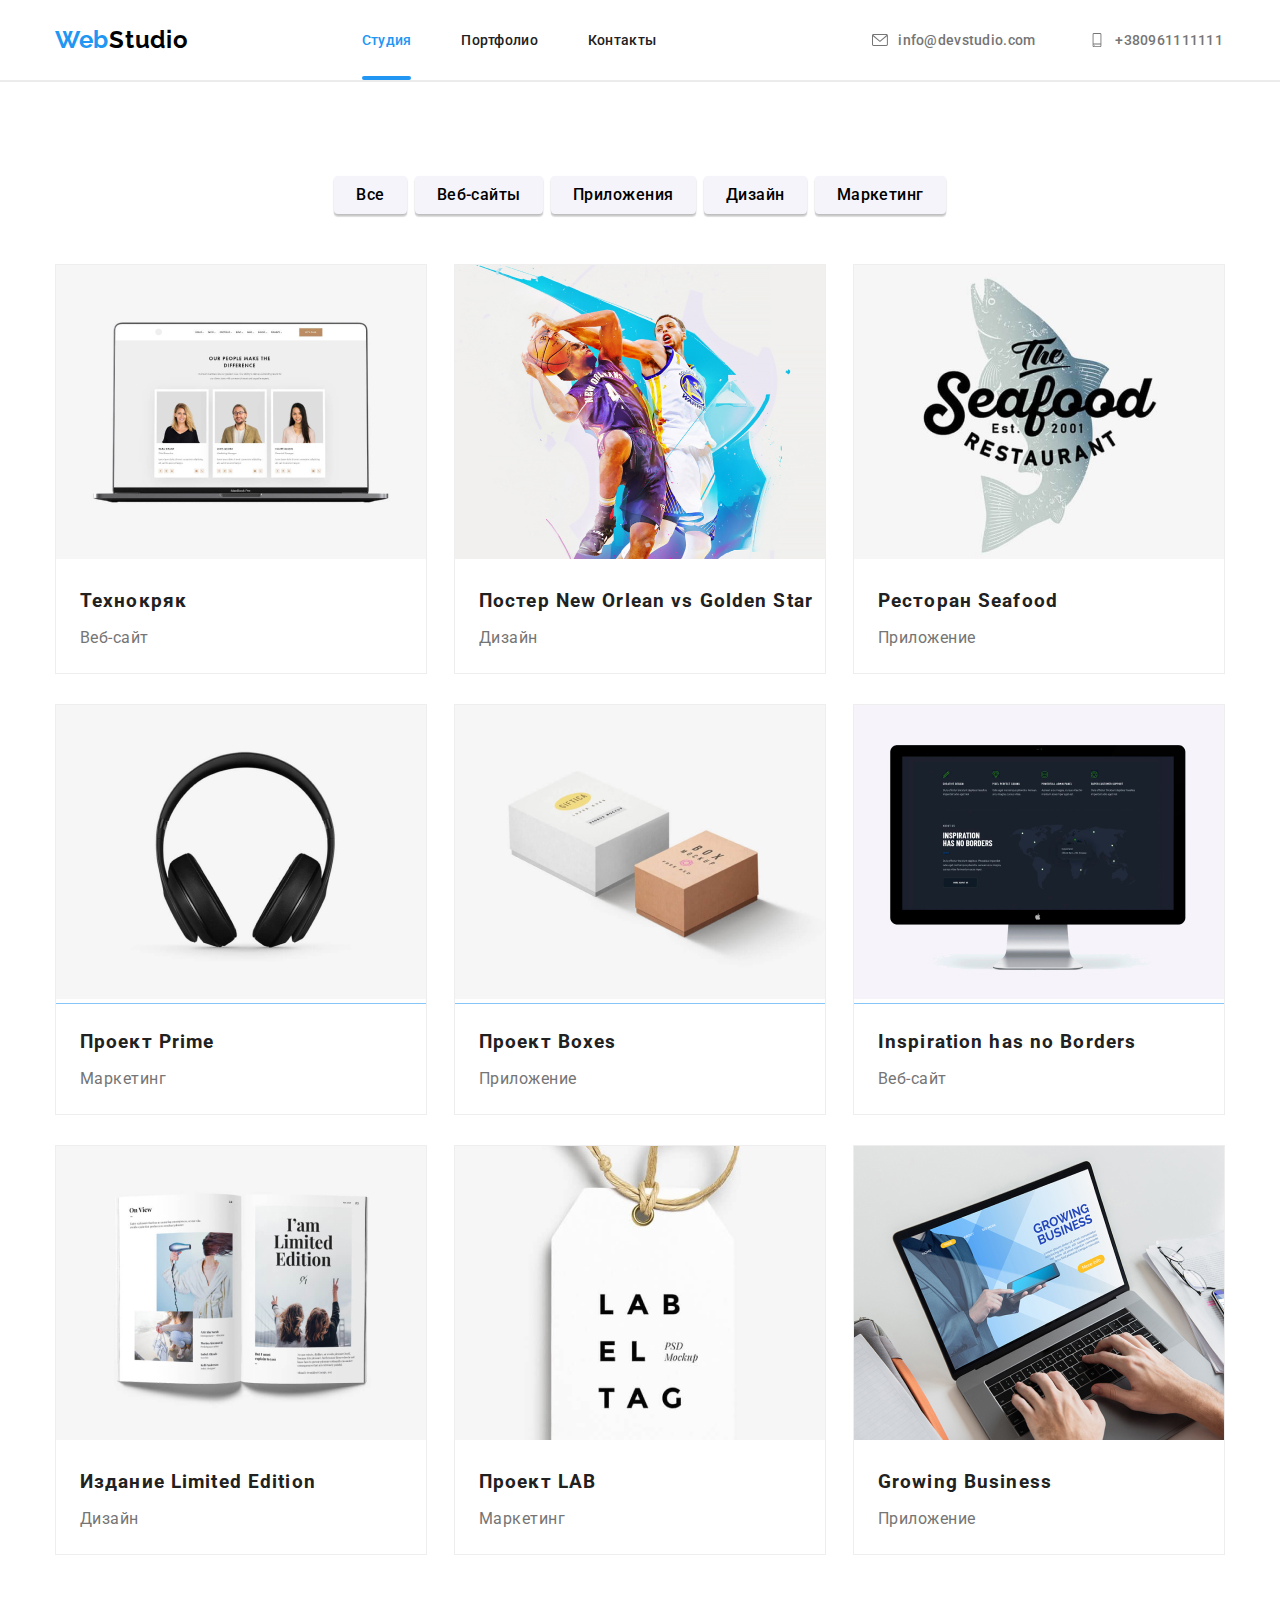
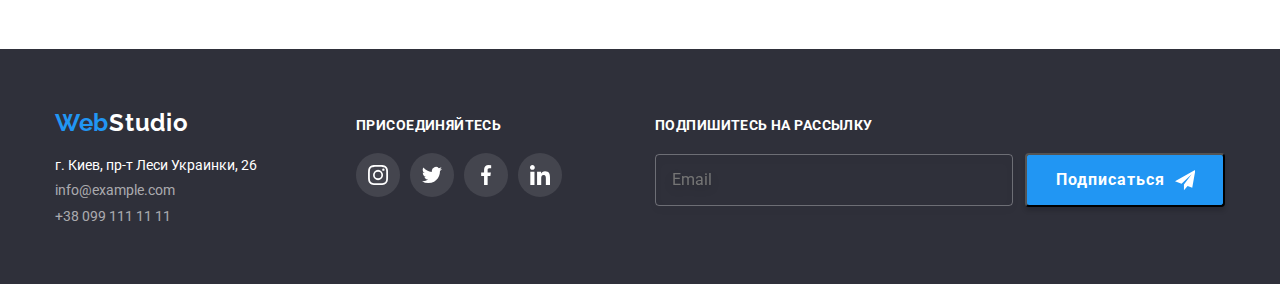
==== commit 71cd2838: "small fix" ====
--- a/pages/portfolio.html
+++ b/pages/portfolio.html
@@ -70,20 +70,13 @@
             <div>
               <picture>
                 <source srcset="../images/desktop/1x/project_1.jpg 1x,
-                                                 ../images/desktop/2x/project_2.jpg 2x" media="(min-width: 1200px)" />
-                <source srcset="../images/tablet/1x/project_2.jpg 1x,
-                                                 ../ images/tablet/2x/project_2.jpg 2x" media="(min-width: 768px)" />
-                <img src="../images/mobile/1x/project_2.jpg" alt="Постер New Orlean vs Golden Star" />
-              </picture>
-              <!-- <picture>
-                <source srcset="../images/desktop/1x/project_1.jpg 1x,
                                 ../images/desktop/2x/project_1.jpg 2x" media="(min-width: 1200px)" />
                 <source srcset="../images/tablet/1x/project_1.jpg 1x,
                                  ../ images/tablet/2x/project_1.jpg 2x" media="(min-width: 768px)" />
                 <source srcset="../images/mobile/1x/project_1.jpg 1x,
                                   ../images/mobile/2x/project_1.jpg 2x" media="(min-width: 480px)" />
                 <img src="../images/mobile/1x/project_1.jpg" alt="Project_1" />
-              </picture> -->
+              </picture>
               <p class="portfolio_item_overlay">Технокряк это современная площадка распространения коронавируса.
                 Компании используют эту платформу
                 для цифрового шпионажа и атак на защищённые сервера конкурентов.
@@ -207,7 +200,7 @@
                 <source srcset="../images/tablet/1x/project_7.jpg 1x,
                                 ../ images/tablet/2x/project_7.jpg 2x" media="(min-width: 768px)" />
                 <source srcset="../images/mobile/1x/project_7.jpg 1x,
-                                ../images/mobile/2x/project_.jpg 2x" media="(min-width: 480px)" />
+                                ../images/mobile/2x/project_7.jpg 2x" media="(min-width: 480px)" />
                 <img src="../images/mobile/1x/project_7.jpg" alt="Издание Limited Edition" />
               </picture>
               <p class="portfolio_item_overlay">Технокряк это современная площадка распространения коронавируса.
--- a/css/main.min.css
+++ b/css/main.min.css
@@ -1 +1 @@
-.is-hidden{opacity:0;visibility:hidden;pointer-events:none}body{font-family:Roboto;font-style:normal;background-color:#fff;margin:0}h1,h2,h3,h4,h5,h6{margin:0}ul,ol{margin:0;padding:0}p{margin:0}ul{list-style:none;display:flex;flex-wrap:wrap;justify-content:space-between}.container{width:100%;margin:0 auto}@media screen and (min-width: 480px){.container{max-width:480px;margin:0 auto}}@media screen and (min-width: 768px){.container{max-width:768px}}@media screen and (min-width: 1200px){.container{max-width:1200px}}.content_block{padding:60px 15px}.content_block_items{padding-top:0}@media screen and (max-width: 767px){.content_block{padding:60px 15px}.content_block_items{padding-top:0}.content_block_items>li:nth-child(n+2){margin-top:30px}}@media screen and (max-width: 1199px){.content_block_items>li:nth-child(n+3){margin-top:30px}}@media screen and (min-width: 768px){.content_block_items{display:flex;justify-content:space-between}}@media screen and (min-width: 1200px){.content_block{display:block;padding:94px 15px}.content_block_items{display:flex;justify-content:space-between}}.header{display:flex;margin:0 auto;padding-left:15px;padding-right:15px;justify-content:space-between}.header-logo,.header-logo:visited{color:#000;margin-right:93px;height:auto;display:flex;align-items:center}.header-contacts{display:none}.header-navigation{display:none}.header-menu-button{display:inline-flex;margin:0;padding:10px 0;border:0;line-height:0;background:transparent}.header-menu-button .icon-close-button{display:none}.header-menu-button .is-open .icon-close-button{display:block}.header-menu-button .is-open .icon-menu{display:none}@media screen and (min-width: 1200px){.header-menu-button{display:none}.header-navigation{display:flex;justify-items:flex-end;align-items:center;font-weight:500;font-size:14px;line-height:.143;letter-spacing:.02em;justify-content:space-between}.header-navigation-item{color:#212121;text-decoration:none;margin-right:50px;position:relative;height:100%;display:flex;align-items:center}.header-navigation-item-selected{color:#2196f3}.header-navigation-item-selected::after{content:"";position:absolute;bottom:0;display:block;width:100%;height:4px;background-color:#2196f3;border-radius:2px}.header-contacts{display:flex;align-items:center;justify-content:flex-end}.header-link{display:flex;align-items:center;font-style:normal;font-weight:500;font-size:14px;line-height:1.143;letter-spacing:.02em;color:#757575;fill:#757575;text-decoration:none;margin-left:50px;padding:2px;transition-property:color,fill;transition-duration:250ms;transition-timing-function:cubic-bezier(0.4, 0, 0.2, 1);padding-top:32px;padding-bottom:32px}.header-link:hover,.header-link:focus{color:#2196f3;fill:#2196f3}.header-link-icon{width:16px;height:14px;margin-right:10px}}.menu_underscore{border:1px solid #ececec;margin:0 auto}.footer{background:#2f303a;color:#fff}.footer_block{text-align:center;padding:60px 15px}.footer_block h3{margin-top:60px}.footer_logo,.footer_logo:visited{color:#fff;margin:0 auto}.footer_address{font-size:14px;font-style:normal;font-weight:normal;margin-top:20px;display:flex;flex-direction:column}.footer_link{color:rgba(255,255,255,.6);text-decoration:none;margin-top:9px;transition-property:color;transition-duration:250ms;transition-timing-function:cubic-bezier(0.4, 0, 0.2, 1)}.footer_link:hover,.footer_link:focus{color:#2196f3}.footer_social>div>a{fill:#fff;background-color:rgba(255,255,255,.1)}.footer h3{padding-bottom:20px;font-weight:bold;font-size:14px;line-height:1.143;letter-spacing:.03em;text-transform:uppercase}@media screen and (min-width: 768px){.footer_block{display:flex}.footer_address{width:231px}.footer_social{margin-top:8px}.footer_social>h3{margin-top:0}}@media screen and (min-width: 768px)and (max-width: 1199px){.footer_block{flex-wrap:wrap;justify-content:space-between;padding-left:76px;padding-right:89px}}@media screen and (min-width: 1200px){.footer_block{text-align:left}.footer_social{margin-left:70px}}.subscribe>form{display:flex;flex-wrap:wrap;align-items:center;justify-content:center}.subscribe>form>input{border:1px solid rgba(255,255,255,.3);box-sizing:border-box;filter:drop-shadow(0px 4px 4px rgba(0, 0, 0, 0.15));border-radius:4px;font-size:16px;line-height:20px;background-color:transparent;padding:15px 16px;width:450px}.subscribe>form>input:hover,.subscribe>form>input:focus{border-color:#2196f3}.subscribe>form>button{color:#fff;background-color:#2196f3;font-weight:bold;font-size:16px;line-height:1.875;letter-spacing:.06em;padding:10px 28px 10px 29px;box-shadow:0px 4px 4px rgba(0,0,0,.15);border-radius:4px;display:flex;align-items:center;margin-top:20px}.subscribe>form>button>svg{width:24px;height:24px;fill:#fff;margin-left:10px}@media screen and (min-width: 768px){.subscribe>h3{text-align:center;margin-top:60px}}@media screen and (min-width: 1200px){.subscribe{margin-left:93px;margin-top:8px}.subscribe>h3{text-align:left;margin-top:0}.subscribe>form{display:flex;justify-content:left}.subscribe>form>input{width:358px}.subscribe>form>button{margin:0 0 0 12px;width:200px}}.logo{font-size:26px;font-family:Raleway;font-weight:bold;line-height:1.192;letter-spacing:.03em;text-decoration:none}.logo-blue{color:#2196f3}.main_page_top{padding:114px 0;background-image:url("../images/mobile/1x/header.jpg");background-repeat:no-repeat;background-position:center top;background-size:480px 400px}.main_page_top>div{display:flex;flex-direction:column;justify-content:center;align-items:center}.main_page_top>div>h1{font-weight:900;font-size:26px;line-height:1.615;text-align:center;letter-spacing:.06em;text-transform:uppercase;max-width:360px;color:#fff}.main_page_top>div>button{margin-top:40px;padding:8px 30px;box-shadow:0px 4px 4px rgba(0,0,0,.15);border-radius:4px;font-family:Roboto;font-weight:bold;font-size:16px;line-height:1.875;letter-spacing:.06em;background-color:#2196f3;color:#fff}@media screen and (min-device-pixel-ratio: 2)and (min-width: 320px),screen and (min-resolution: 192dpi)and (min-width: 320px),screen and (min-resolution: 2dppx)and (min-width: 320px){.main_page_top{background-image:linear-gradient(to right, rgba(47, 48, 58, 0.4), rgba(47, 48, 58, 0.4)),url("../images/mobile/2x/header.jpg")}}@media screen and (min-width: 768px){.main_page_top{background:url("../images/tablet/1x/header.jpg");background-size:768px 400px}}@media screen and (min-device-pixel-ratio: 2)and (min-width: 768px),screen and (min-resolution: 192dpi)and (min-width: 768px),screen and (min-resolution: 2dppx)and (min-width: 768px){.main_page_top{background-image:linear-gradient(to right, rgba(47, 48, 58, 0.4), rgba(47, 48, 58, 0.4)),url("../images/tablet/2x/header.jpg")}}@media screen and (min-width: 1200px){main_page_top{background:url("../images/desktop/1x/header.jpg");background-repeat:no-repeat;background-position:cover;padding-top:200px;padding-bottom:280px;padding-right:452px;padding-left:452px}main_page_top>h1{max-width:696px;text-align:center;padding-top:200px;padding-bottom:280px;padding-right:452px;padding-left:452px}}@media screen and (min-device-pixel-ratio: 2)and (min-width: 1200px),screen and (min-resolution: 192dpi)and (min-width: 1200px),screen and (min-resolution: 2dppx)and (min-width: 1200px){.main_page_top{background-image:linear-gradient(to right, rgba(47, 48, 58, 0.4), rgba(47, 48, 58, 0.4)),url("../images/desktop/2x/header.jpg")}}.our_features{display:flex;flex-wrap:wrap;justify-content:center}.our_features>li{width:450px}.our_features>li>div{padding:25px 0;outline:1px solid #fff;background:#f5f4fa;border-radius:4px;display:flex;justify-content:center;align-items:center;margin-bottom:30px}.our_features>li>div>svg{width:70px;height:70px}.our_features>li>h3{font-weight:bold;font-size:14px;line-height:1.143;letter-spacing:.03em;text-transform:uppercase;color:#212121;text-align:center}.our_features>li>p{font-weight:normal;font-size:14px;line-height:1.714;letter-spacing:.03em;color:#757575;margin-top:10px}@media screen and (min-width: 768px){.our_features{display:flex;flex-wrap:wrap;justify-content:space-between}.our_features>li{width:354px}}@media screen and (min-width: 1200px){.our_features{display:flex;flex-wrap:wrap}.our_features>li{width:270px}}.about_us{padding-top:60px;background-color:#f5f4fa}.about_us>h2{font-weight:bold;font-size:28px;line-height:1.167;text-align:center;letter-spacing:.03em;color:#212121}.about_us>ul>li{margin-top:30px;padding-bottom:24px;box-shadow:0px 1px 3px rgba(0,0,0,.12),0px 1px 1px rgba(0,0,0,.14),0px 2px 1px rgba(0,0,0,.2);border-radius:0px 0px 4px 4px;background:#fff}.about_us>ul>li>h3{font-weight:500;font-size:16px;line-height:1.187;text-align:center;letter-spacing:.03em;color:#212121;margin-top:30px}.about_us>ul>li>p{font-size:16px;line-height:1.187;text-align:center;letter-spacing:.03em;color:#757575;margin-top:10px;margin-bottom:16px}@media screen and (min-width: 768px){.about_us{display:flex;flex-wrap:wrap;justify-content:space-between}}@media screen and (min-width: 1200px){.about_us{display:block;padding-top:94px}.about_us>ul{padding-top:50px}.about_us>ul>li{margin-top:0}}.about_work{display:none}@media screen and (min-width: 1200px){.about_work{display:block;padding-top:0}.about_work>h2{font-weight:bold;font-size:36px;line-height:1.167;text-align:center;letter-spacing:.03em;color:#212121;padding-bottom:50px}.about_work>ul>li{position:relative;display:flex}.about_work>ul>li>h3{position:absolute;bottom:0;width:100%;text-align:center;font-size:14px;line-height:16px;text-transform:uppercase;color:#fff;background-color:rgba(47,48,58,.8);padding:27px 0}}.social_links{display:flex;justify-content:center}.social_links>a{width:44px;height:44px;display:flex;border-radius:50%;fill:#afb1b8;transition-property:fill,background-color;transition-duration:250ms;transition-timing-function:cubic-bezier(0.4, 0, 0.2, 1)}.social_links>a:nth-child(n+2){margin-left:10px}.social_links>a:hover,.social_links>a:focus{fill:#fff;background-color:#2196f3}.portfolio_filter{justify-content:start}.portfolio_filter>li{margin-right:8px}.portfolio_filter>li>button{font-family:Roboto;font-style:normal;font-weight:500;font-size:16px;line-height:1.625;text-align:center;letter-spacing:.03em;border:none;padding-left:22px;padding-right:22px;padding-top:6px;padding-bottom:6px;background-color:#f5f4fa;border-radius:4px;box-shadow:0px 3px 1px rgba(0,0,0,.1),0px 1px 2px rgba(0,0,0,.08),0px 2px 2px rgba(0,0,0,.12);transition-property:color,background-color;transition-duration:250ms;transition-timing-function:cubic-bezier(0.4, 0, 0.2, 1)}.portfolio_filter>li>button:hover,.portfolio_filter>li>button:focus{color:#fff;background-color:#2196f3}@media screen and (max-width: 767px){.portfolio_filter>li:nth-child(n+4){margin-top:15px}}@media screen and (min-width: 768px){.portfolio_filter{justify-content:center;margin-left:8px}}.portfolio_items{display:flex;flex-wrap:wrap;justify-content:space-between}@media screen and (min-width: 1200px){.portfolio_items{padding-top:20px}}.portfolio_items>li{margin-top:30px}.portfolio_items>li>a{padding-bottom:20px;width:370px;background:#fff;border:1px solid #eee;box-sizing:border-box;display:flex;flex-direction:column;width:max-content;width:fit-content;text-decoration:none;transition-property:box-shadow;transition-duration:250ms;transition-timing-function:cubic-bezier(0.4, 0, 0.2, 1)}.portfolio_items>li>a:hover,.portfolio_items>li>a:focus{box-shadow:0px 1px 1px rgba(0,0,0,.12),0px 4px 4px rgba(0,0,0,.06),1px 4px 6px rgba(0,0,0,.16)}.portfolio_items>li>a>h3{font-weight:bold;font-size:2;line-height:36px;letter-spacing:.06em;color:#212121;margin-top:20px;margin-left:24px}.portfolio_items>li>a>p{font-size:16px;line-height:1.875;letter-spacing:.03em;color:#757575;margin-top:4px;margin-left:24px}.portfolio_items>li>a>div{position:relative;overflow:hidden}.portfolio_items>li>a>div>img{width:370px;height:294px}.portfolio_items>li>a:hover .portfolio_item_overlay,.portfolio_items>li>a:focus .portfolio_item_overlay{transform:translatey(0)}.portfolio_items .portfolio_item_overlay{position:absolute;box-sizing:border-box;height:100%;width:100%;top:0;left:0;background:rgba(33,150,243,.9);transform:translatey(100%);transition:transform 250ms ease;font-size:18px;line-height:28px;letter-spacing:.03em;color:#fff;padding:63px 24px}.regular_customers>h2{font-weight:bold;font-size:28px;line-height:32px;text-align:center}.regular_customers>ul>li{margin-top:30px}.regular_customers>ul>li>a{width:210px;padding:auto 24px;display:flex;transition-property:fill,border-color;transition-duration:250ms;transition-timing-function:cubic-bezier(0.4, 0, 0.2, 1);width:210px;height:90px;fill:#afb1b8;border:1px solid #afb1b8;box-sizing:border-box;border-radius:4px}.regular_customers>ul>li>a:hover,.regular_customers>ul>li>a:focus{fill:#2196f3;border-color:#2196f3}.regular_customers>ul>li>a>svg>use{height:46px;margin:auto}@media screen and (min-width: 1200px){.regular_customers>ul>li{margin-top:30px}.regular_customers>ul>li>a{width:170px}}.backdrop{position:fixed;left:0;top:0;width:100%;height:100%;background-color:rgba(0,0,0,.2) rgba(0,0,0,.2);transition:all 500ms linear}.order_dialog{position:absolute;top:50%;left:50%;transform:translate(-50%, -50%);width:528px;min-height:581px;background-color:#fff;padding:40px;box-shadow:0px 1px 3px rgba(0,0,0,.12),0px 1px 1px rgba(0,0,0,.14),0px 2px 1px rgba(0,0,0,.2);border-radius:4px}.order_dialog_close_button{position:absolute;background-color:#fff;top:8px;right:8px;width:30px;height:30px;border:1px solid rgba(0,0,0,.1);border-radius:50%;cursor:pointer;padding:0;display:flex;justify-content:center;align-items:center}.order_dialog_send_button{display:block;margin:30px auto 0;height:50px;width:200px;border-radius:4px;background-color:#2196f3;color:#fff;cursor:pointer;box-shadow:0px 4px 4px rgba(0,0,0,.15);font-size:16px;font-weight:bold;text-align:center;align-items:center;letter-spacing:.06em;line-height:1.87}.order_dialog>h1{font-style:normal;font-weight:bold;font-size:20px;line-height:23px;text-align:center;letter-spacing:.03em;color:#212121;margin-bottom:2px}.order_dialog_close_button>svg{width:11px;height:11px}.order_dialog>form{display:flex;flex-direction:column}.order_dialog_field{font-size:12px;line-height:1.166;letter-spacing:.01em;color:#757575;margin-top:10px}.order_dialog_field>span{position:relative;display:block;margin-top:4px}.order_dialog_field>span>svg{position:absolute;left:15px;top:50%;transform:translateY(-50%);width:18px;height:18px;fill:#212121}.order_dialog_field>span>input{width:100%;height:40px;padding-left:40px;border:1px solid rgba(33,33,33,.2);box-sizing:border-box;border-radius:4px;transition-property:fill,border-color;transition-duration:250ms;transition-timing-function:cubic-bezier(0.4, 0, 0.2, 1)}.order_dialog_field>span:hover svg{fill:#2196f3}.order_dialog_field>span:hover input{border-color:#2196f3}.order_dialog_field>span>input:focus~svg{fill:#2196f3}.order_dialog_field>span>input:focus{border-color:#2196f3;outline:none}.order_dialog_field>textarea{margin-top:4px;width:100%;height:120px;border-radius:4px;border:1px solid rgba(33,33,33,.2);padding:12px 16px;resize:none;font-size:14px;line-height:1.143;letter-spacing:.01em;color:rgba(117,117,117,.5);fill:#212121;transition-property:fill,border-color;transition-duration:250ms;transition-timing-function:cubic-bezier(0.4, 0, 0.2, 1)}.order_dialog_field>textarea:hover,.order_dialog_field>textarea:focus{border-color:#2196f3;outline:none}.order_agrimment{font-size:14px;line-height:1.714;letter-spacing:.03em;color:#212121;margin:20px auto 0;vertical-align:text-top}.order_agrimment>a{color:#2196f3}.order_agrimment>input{display:inline-block;width:16px;height:15px;border:2px solid #212121;margin:0 7px 0 0}/*# sourceMappingURL=main.min.css.map */+.is-hidden{opacity:0;visibility:hidden;pointer-events:none}body{font-family:Roboto;font-style:normal;background-color:#fff;margin:0}h1,h2,h3,h4,h5,h6{margin:0}ul,ol{margin:0;padding:0}p{margin:0}ul{list-style:none;display:flex;flex-wrap:wrap;justify-content:space-between}.container{width:100%;margin:0 auto}@media screen and (min-width: 480px){.container{max-width:480px;margin:0 auto}}@media screen and (min-width: 768px){.container{max-width:768px}}@media screen and (min-width: 1200px){.container{max-width:1200px}}.content_block{padding:60px 15px}.content_block_items{padding-top:0}@media screen and (max-width: 767px){.content_block{padding:60px 15px}.content_block_items{padding-top:0}.content_block_items>li:nth-child(n+2){margin-top:30px}}@media screen and (max-width: 1199px){.content_block_items>li:nth-child(n+3){margin-top:30px}}@media screen and (min-width: 768px){.content_block_items{display:flex;justify-content:space-between}}@media screen and (min-width: 1200px){.content_block{display:block;padding:94px 15px}.content_block_items{display:flex;justify-content:space-between}}.header{display:flex;margin:0 auto;padding-left:15px;padding-right:15px;justify-content:space-between}.header-logo,.header-logo:visited{color:#000;margin-right:88px;height:auto;display:flex;align-items:center}.header-contacts{display:none}.header-navigation{display:none}.header-menu-button{display:inline-flex;margin:0;padding:10px 0;border:0;line-height:0;background:transparent}.header-menu-button .icon-close-button{display:none}.header-menu-button .is-open .icon-close-button{display:block}.header-menu-button .is-open .icon-menu{display:none}@media screen and (min-width: 768px){.header-menu-button{display:none}.header-logo{padding:26px 0}.header-navigation{display:flex;justify-items:flex-end;align-items:center;font-weight:500;font-size:14px;line-height:.143;letter-spacing:.02em;justify-content:space-between}.header-navigation-item{color:#212121;text-decoration:none;margin-right:50px;position:relative;height:100%;display:flex;align-items:center}.header-navigation-item-selected{color:#2196f3}.header-navigation-item-selected::after{content:"";position:absolute;bottom:0;display:block;width:100%;height:4px;background-color:#2196f3;border-radius:2px}.header-contacts{display:flex;flex-wrap:wrap;align-items:center;justify-content:start;margin-left:34px;padding:21px 0}.header-link{align-items:left;font-style:normal;font-weight:500;font-size:12px;line-height:1.171;letter-spacing:.02em;color:#757575;fill:#757575;text-decoration:none;transition-property:color,fill;transition-duration:250ms;transition-timing-function:cubic-bezier(0.4, 0, 0.2, 1)}.header-link:hover,.header-link:focus{color:#2196f3;fill:#2196f3}.header-link-icon{width:14px;height:10px;margin-right:8px}}@media screen and (min-width: 1200px){.header-logo{margin-right:93px;padding:25px 0}.header-contacts{justify-content:flex-end;padding:0}.header-link{display:flex;align-items:center;margin-left:50px;font-size:14px;line-height:1.143;padding:32px 2px}.header-link-icon{width:16px;height:14px;margin-right:10px}}.menu_underscore{border:1px solid #ececec;margin:0 auto}.footer{background:#2f303a;color:#fff}.footer_block{text-align:center;padding:60px 15px}.footer_block h3{margin-top:60px}.footer_logo,.footer_logo:visited{color:#fff;margin:0 auto}.footer_address{font-size:14px;font-style:normal;font-weight:normal;margin-top:20px;display:flex;flex-direction:column}.footer_link{color:rgba(255,255,255,.6);text-decoration:none;margin-top:9px;transition-property:color;transition-duration:250ms;transition-timing-function:cubic-bezier(0.4, 0, 0.2, 1)}.footer_link:hover,.footer_link:focus{color:#2196f3}.footer_social>div>a{fill:#fff;background-color:rgba(255,255,255,.1)}.footer h3{padding-bottom:20px;font-weight:bold;font-size:14px;line-height:1.143;letter-spacing:.03em;text-transform:uppercase}@media screen and (min-width: 768px){.footer_block{display:flex}.footer_address{width:231px}.footer_social{margin-top:8px}.footer_social>h3{margin-top:0}}@media screen and (min-width: 768px)and (max-width: 1199px){.footer_block{flex-wrap:wrap;justify-content:space-between;padding-left:76px;padding-right:89px}}@media screen and (min-width: 1200px){.footer_block{text-align:left}.footer_social{margin-left:70px}}.subscribe>form{display:flex;flex-wrap:wrap;align-items:center;justify-content:center}.subscribe>form>input{border:1px solid rgba(255,255,255,.3);box-sizing:border-box;filter:drop-shadow(0px 4px 4px rgba(0, 0, 0, 0.15));border-radius:4px;font-size:16px;line-height:20px;background-color:transparent;padding:15px 16px;width:450px}.subscribe>form>input:hover,.subscribe>form>input:focus{border-color:#2196f3}.subscribe>form>button{color:#fff;background-color:#2196f3;font-weight:bold;font-size:16px;line-height:1.875;letter-spacing:.06em;padding:10px 28px 10px 29px;box-shadow:0px 4px 4px rgba(0,0,0,.15);border-radius:4px;display:flex;align-items:center;margin-top:20px}.subscribe>form>button>svg{width:24px;height:24px;fill:#fff;margin-left:10px}@media screen and (min-width: 768px){.subscribe>h3{text-align:center;margin-top:60px}}@media screen and (min-width: 1200px){.subscribe{margin-left:93px;margin-top:8px}.subscribe>h3{text-align:left;margin-top:0}.subscribe>form{display:flex;justify-content:left}.subscribe>form>input{width:358px}.subscribe>form>button{margin:0 0 0 12px;width:200px}}.logo{font-size:24px;line-height:1.174;font-family:Raleway;font-weight:bold;letter-spacing:.03em;text-decoration:none}.logo-blue{color:#2196f3}@media screen and (min-width: 1200px){logo{font-size:26px;line-height:1.192}}.main_page_top{padding:114px 0;background-image:url("../images/mobile/1x/header.jpg");background-repeat:no-repeat;background-position:center top;background-size:480px 400px}.main_page_top>div{display:flex;flex-direction:column;justify-content:center;align-items:center}.main_page_top>div>h1{font-weight:900;font-size:26px;line-height:1.615;text-align:center;letter-spacing:.06em;text-transform:uppercase;max-width:360px;color:#fff}.main_page_top>div>button{margin-top:40px;padding:8px 30px;box-shadow:0px 4px 4px rgba(0,0,0,.15);border-radius:4px;font-family:Roboto;font-weight:bold;font-size:16px;line-height:1.875;letter-spacing:.06em;background-color:#2196f3;color:#fff}@media screen and (min-device-pixel-ratio: 2)and (min-width: 320px),screen and (min-resolution: 192dpi)and (min-width: 320px),screen and (min-resolution: 2dppx)and (min-width: 320px){.main_page_top{background-image:linear-gradient(to right, rgba(47, 48, 58, 0.4), rgba(47, 48, 58, 0.4)),url("../images/mobile/2x/header.jpg")}}@media screen and (min-width: 768px){.main_page_top{background:url("../images/tablet/1x/header.jpg");background-size:768px 400px}}@media screen and (min-device-pixel-ratio: 2)and (min-width: 768px),screen and (min-resolution: 192dpi)and (min-width: 768px),screen and (min-resolution: 2dppx)and (min-width: 768px){.main_page_top{background-image:linear-gradient(to right, rgba(47, 48, 58, 0.4), rgba(47, 48, 58, 0.4)),url("../images/tablet/2x/header.jpg")}}@media screen and (min-width: 1200px){main_page_top{background:url("../images/desktop/1x/header.jpg");background-repeat:no-repeat;background-position:cover;padding-top:200px;padding-bottom:280px;padding-right:452px;padding-left:452px}main_page_top>h1{max-width:696px;text-align:center;padding-top:200px;padding-bottom:280px;padding-right:452px;padding-left:452px}}@media screen and (min-device-pixel-ratio: 2)and (min-width: 1200px),screen and (min-resolution: 192dpi)and (min-width: 1200px),screen and (min-resolution: 2dppx)and (min-width: 1200px){.main_page_top{background-image:linear-gradient(to right, rgba(47, 48, 58, 0.4), rgba(47, 48, 58, 0.4)),url("../images/desktop/2x/header.jpg")}}.our_features{display:flex;flex-wrap:wrap;justify-content:center}.our_features>li{width:450px}.our_features>li>div{padding:25px 0;outline:1px solid #fff;background:#f5f4fa;border-radius:4px;display:flex;justify-content:center;align-items:center;margin-bottom:30px}.our_features>li>div>svg{width:70px;height:70px}.our_features>li>h3{font-weight:bold;font-size:14px;line-height:1.143;letter-spacing:.03em;text-transform:uppercase;color:#212121;text-align:center}.our_features>li>p{font-weight:normal;font-size:14px;line-height:1.714;letter-spacing:.03em;color:#757575;margin-top:10px}@media screen and (min-width: 768px){.our_features{display:flex;flex-wrap:wrap;justify-content:space-between}.our_features>li{width:354px}}@media screen and (min-width: 1200px){.our_features{display:flex;flex-wrap:wrap}.our_features>li{width:270px}}.about_us{padding-top:60px;background-color:#f5f4fa}.about_us>h2{font-weight:bold;font-size:28px;line-height:1.167;text-align:center;letter-spacing:.03em;color:#212121}.about_us>ul>li{margin-top:30px;padding-bottom:24px;box-shadow:0px 1px 3px rgba(0,0,0,.12),0px 1px 1px rgba(0,0,0,.14),0px 2px 1px rgba(0,0,0,.2);border-radius:0px 0px 4px 4px;background:#fff}.about_us>ul>li>h3{font-weight:500;font-size:16px;line-height:1.187;text-align:center;letter-spacing:.03em;color:#212121;margin-top:30px}.about_us>ul>li>p{font-size:16px;line-height:1.187;text-align:center;letter-spacing:.03em;color:#757575;margin-top:10px;margin-bottom:16px}@media screen and (min-width: 768px){.about_us{display:flex;flex-wrap:wrap;justify-content:space-between}}@media screen and (min-width: 1200px){.about_us{display:block;padding-top:94px}.about_us>ul{padding-top:50px}.about_us>ul>li{margin-top:0}}.about_work{display:none}@media screen and (min-width: 1200px){.about_work{display:block;padding-top:0}.about_work>h2{font-weight:bold;font-size:36px;line-height:1.167;text-align:center;letter-spacing:.03em;color:#212121;padding-bottom:50px}.about_work>ul>li{position:relative;display:flex}.about_work>ul>li>h3{position:absolute;bottom:0;width:100%;text-align:center;font-size:14px;line-height:16px;text-transform:uppercase;color:#fff;background-color:rgba(47,48,58,.8);padding:27px 0}}.social_links{display:flex;justify-content:center}.social_links>a{width:44px;height:44px;display:flex;border-radius:50%;fill:#afb1b8;transition-property:fill,background-color;transition-duration:250ms;transition-timing-function:cubic-bezier(0.4, 0, 0.2, 1)}.social_links>a:nth-child(n+2){margin-left:10px}.social_links>a:hover,.social_links>a:focus{fill:#fff;background-color:#2196f3}.portfolio_filter{justify-content:start}.portfolio_filter>li{margin-right:8px}.portfolio_filter>li>button{font-family:Roboto;font-style:normal;font-weight:500;font-size:16px;line-height:1.625;text-align:center;letter-spacing:.03em;border:none;padding-left:22px;padding-right:22px;padding-top:6px;padding-bottom:6px;background-color:#f5f4fa;border-radius:4px;box-shadow:0px 3px 1px rgba(0,0,0,.1),0px 1px 2px rgba(0,0,0,.08),0px 2px 2px rgba(0,0,0,.12);transition-property:color,background-color;transition-duration:250ms;transition-timing-function:cubic-bezier(0.4, 0, 0.2, 1)}.portfolio_filter>li>button:hover,.portfolio_filter>li>button:focus{color:#fff;background-color:#2196f3}@media screen and (max-width: 767px){.portfolio_filter>li:nth-child(n+4){margin-top:15px}}@media screen and (min-width: 768px){.portfolio_filter{justify-content:center;margin-left:8px}}.portfolio_items{display:flex;flex-wrap:wrap;justify-content:space-between}@media screen and (min-width: 1200px){.portfolio_items{padding-top:20px}}.portfolio_items>li{margin-top:30px}.portfolio_items>li>a{padding-bottom:20px;width:370px;background:#fff;border:1px solid #eee;box-sizing:border-box;display:flex;flex-direction:column;width:max-content;width:fit-content;text-decoration:none;transition-property:box-shadow;transition-duration:250ms;transition-timing-function:cubic-bezier(0.4, 0, 0.2, 1)}.portfolio_items>li>a:hover,.portfolio_items>li>a:focus{box-shadow:0px 1px 1px rgba(0,0,0,.12),0px 4px 4px rgba(0,0,0,.06),1px 4px 6px rgba(0,0,0,.16)}.portfolio_items>li>a>h3{font-weight:bold;font-size:2;line-height:36px;letter-spacing:.06em;color:#212121;margin-top:20px;margin-left:24px}.portfolio_items>li>a>p{font-size:16px;line-height:1.875;letter-spacing:.03em;color:#757575;margin-top:4px;margin-left:24px}.portfolio_items>li>a>div{position:relative;overflow:hidden}.portfolio_items>li>a>div>img{width:370px;height:294px}.portfolio_items>li>a:hover .portfolio_item_overlay,.portfolio_items>li>a:focus .portfolio_item_overlay{transform:translatey(0)}.portfolio_items .portfolio_item_overlay{position:absolute;box-sizing:border-box;height:100%;width:100%;top:0;left:0;background:rgba(33,150,243,.9);transform:translatey(100%);transition:transform 250ms ease;font-size:18px;line-height:28px;letter-spacing:.03em;color:#fff;padding:63px 24px}.regular_customers>h2{font-weight:bold;font-size:28px;line-height:32px;text-align:center}.regular_customers>ul>li{margin-top:30px}.regular_customers>ul>li>a{width:210px;padding:auto 24px;display:flex;transition-property:fill,border-color;transition-duration:250ms;transition-timing-function:cubic-bezier(0.4, 0, 0.2, 1);width:210px;height:90px;fill:#afb1b8;border:1px solid #afb1b8;box-sizing:border-box;border-radius:4px}.regular_customers>ul>li>a:hover,.regular_customers>ul>li>a:focus{fill:#2196f3;border-color:#2196f3}.regular_customers>ul>li>a>svg>use{height:46px;margin:auto}@media screen and (min-width: 1200px){.regular_customers>ul>li{margin-top:30px}.regular_customers>ul>li>a{width:170px}}.backdrop{position:fixed;left:0;top:0;width:100%;height:100%;background-color:rgba(0,0,0,.2) rgba(0,0,0,.2);transition:all 500ms linear}.order_dialog{position:absolute;top:50%;left:50%;transform:translate(-50%, -50%);width:528px;min-height:581px;background-color:#fff;padding:40px;box-shadow:0px 1px 3px rgba(0,0,0,.12),0px 1px 1px rgba(0,0,0,.14),0px 2px 1px rgba(0,0,0,.2);border-radius:4px}.order_dialog_close_button{position:absolute;background-color:#fff;top:8px;right:8px;width:30px;height:30px;border:1px solid rgba(0,0,0,.1);border-radius:50%;cursor:pointer;padding:0;display:flex;justify-content:center;align-items:center}.order_dialog_send_button{display:block;margin:30px auto 0;height:50px;width:200px;border-radius:4px;background-color:#2196f3;color:#fff;cursor:pointer;box-shadow:0px 4px 4px rgba(0,0,0,.15);font-size:16px;font-weight:bold;text-align:center;align-items:center;letter-spacing:.06em;line-height:1.87}.order_dialog>h1{font-style:normal;font-weight:bold;font-size:20px;line-height:23px;text-align:center;letter-spacing:.03em;color:#212121;margin-bottom:2px}.order_dialog_close_button>svg{width:11px;height:11px}.order_dialog>form{display:flex;flex-direction:column}.order_dialog_field{font-size:12px;line-height:1.166;letter-spacing:.01em;color:#757575;margin-top:10px}.order_dialog_field>span{position:relative;display:block;margin-top:4px}.order_dialog_field>span>svg{position:absolute;left:15px;top:50%;transform:translateY(-50%);width:18px;height:18px;fill:#212121}.order_dialog_field>span>input{width:100%;height:40px;padding-left:40px;border:1px solid rgba(33,33,33,.2);box-sizing:border-box;border-radius:4px;transition-property:fill,border-color;transition-duration:250ms;transition-timing-function:cubic-bezier(0.4, 0, 0.2, 1)}.order_dialog_field>span:hover svg{fill:#2196f3}.order_dialog_field>span:hover input{border-color:#2196f3}.order_dialog_field>span>input:focus~svg{fill:#2196f3}.order_dialog_field>span>input:focus{border-color:#2196f3;outline:none}.order_dialog_field>textarea{margin-top:4px;width:100%;height:120px;border-radius:4px;border:1px solid rgba(33,33,33,.2);padding:12px 16px;resize:none;font-size:14px;line-height:1.143;letter-spacing:.01em;color:rgba(117,117,117,.5);fill:#212121;transition-property:fill,border-color;transition-duration:250ms;transition-timing-function:cubic-bezier(0.4, 0, 0.2, 1)}.order_dialog_field>textarea:hover,.order_dialog_field>textarea:focus{border-color:#2196f3;outline:none}.order_agrimment{font-size:14px;line-height:1.714;letter-spacing:.03em;color:#212121;margin:20px auto 0;vertical-align:text-top}.order_agrimment>a{color:#2196f3}.order_agrimment>input{display:inline-block;width:16px;height:15px;border:2px solid #212121;margin:0 7px 0 0}/*# sourceMappingURL=main.min.css.map */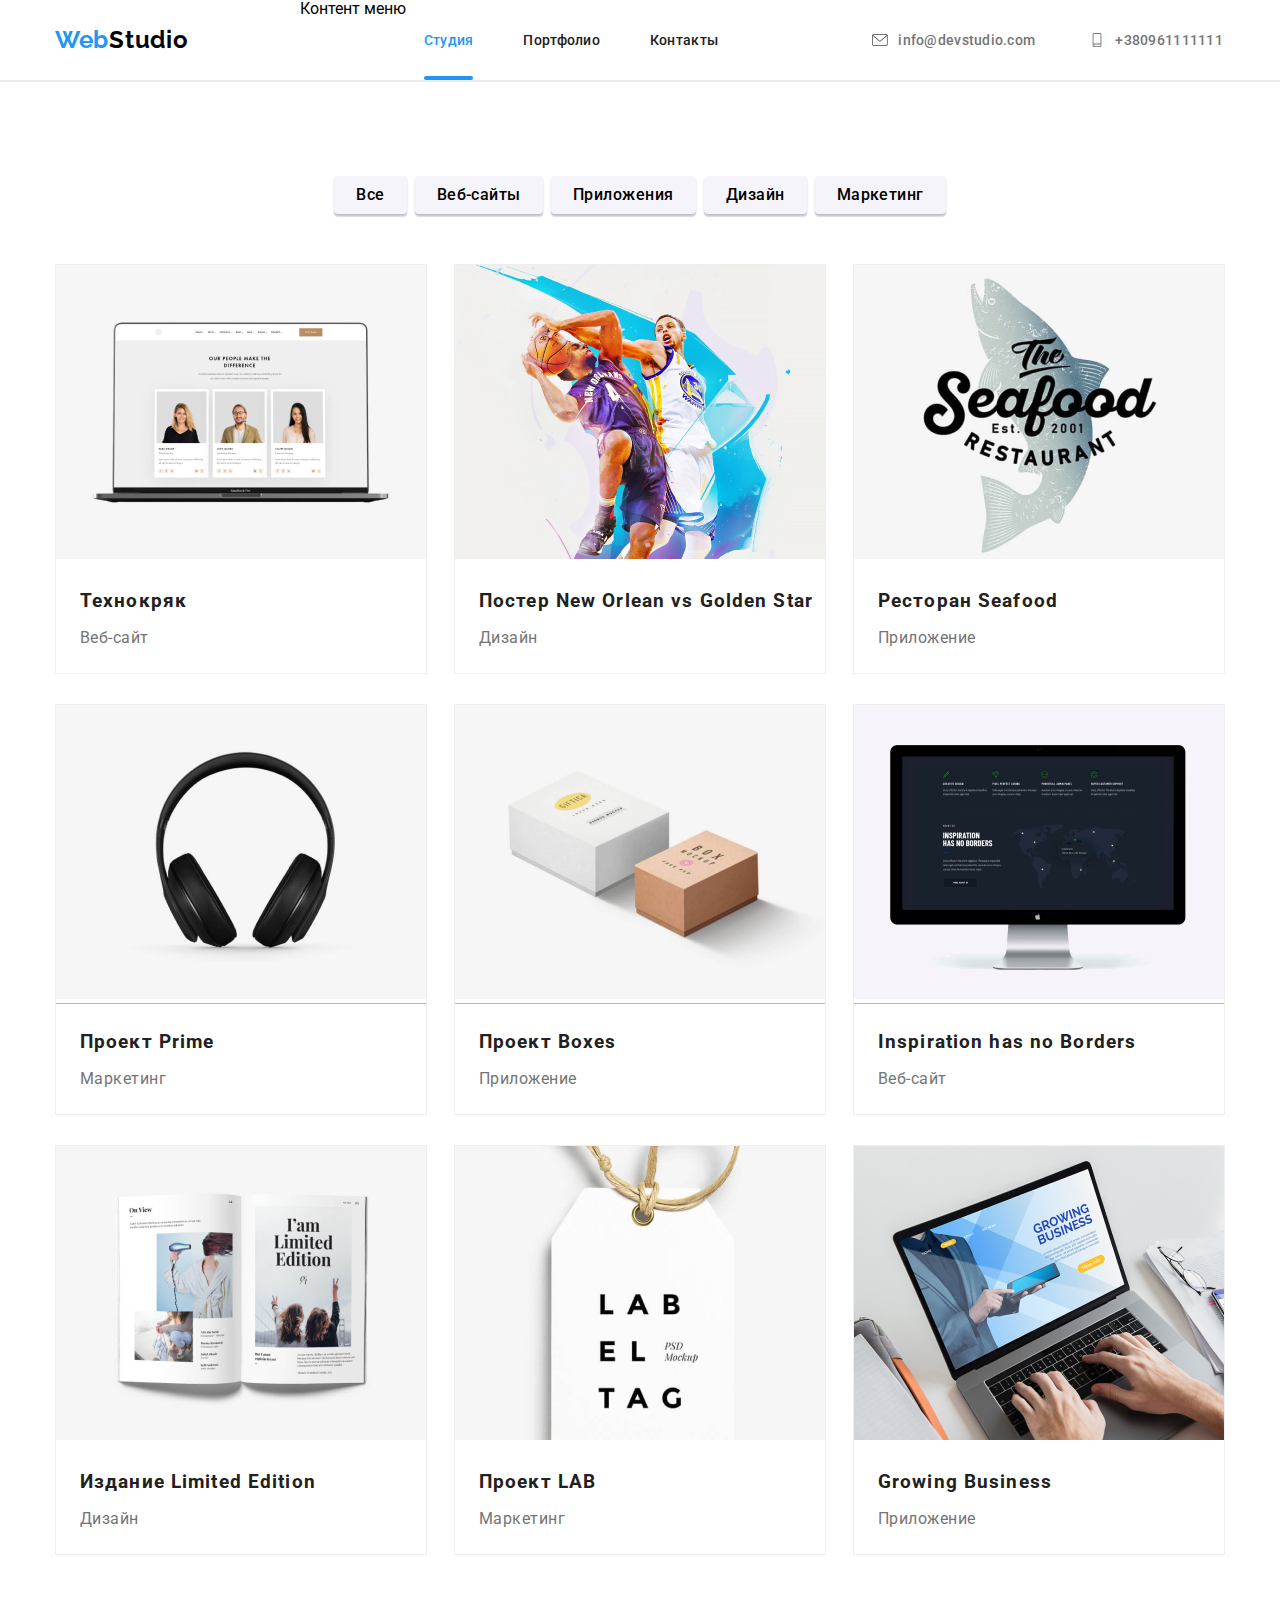
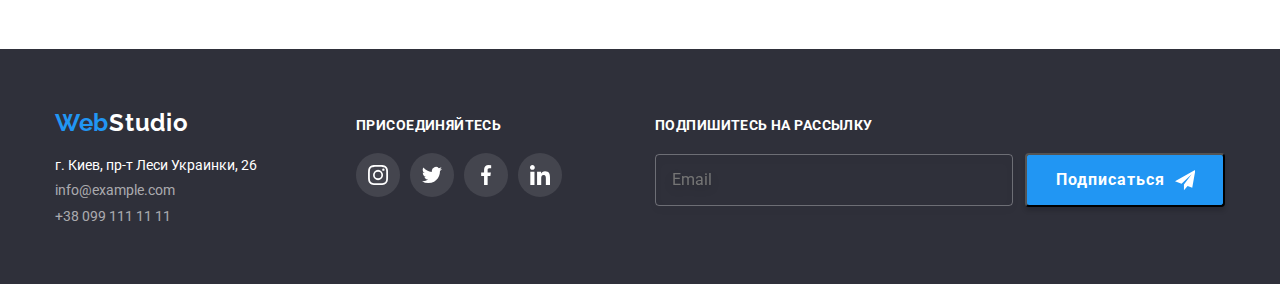
==== commit e823187e: "mobile-menu was added" ====
--- a/pages/portfolio.html
+++ b/pages/portfolio.html
@@ -18,12 +18,14 @@
     <a class="logo header-logo" href="../">
       <span class="logo-blue">Web</span>Studio
     </a>
-    <button type="button" class="header-menu-button" is-open aria-expanded="false" data-menu-button>
+    <button type="button" class="header-menu-button" is-open aria-expanded="false" aria-controls="menu-container"
+      data-menu-button>
       <svg width="40" height="40" aria-label="Переключатель мобильного меню">
         <use class="icon-close-button" href="../images/sprite.svg#close_button"></use>
         <use class="icon-menu" href="../images/sprite.svg#main_menu"></use>
       </svg>
     </button>
+    <div class="menu-container" id="menu-container" data-menu>Контент меню</div>
     <nav class="header-navigation">
       <a class="header-navigation-item header-navigation-item-selected" href="../">Студия</a>
       <a class="header-navigation-item" href="./portfolio.html">Портфолио</a>
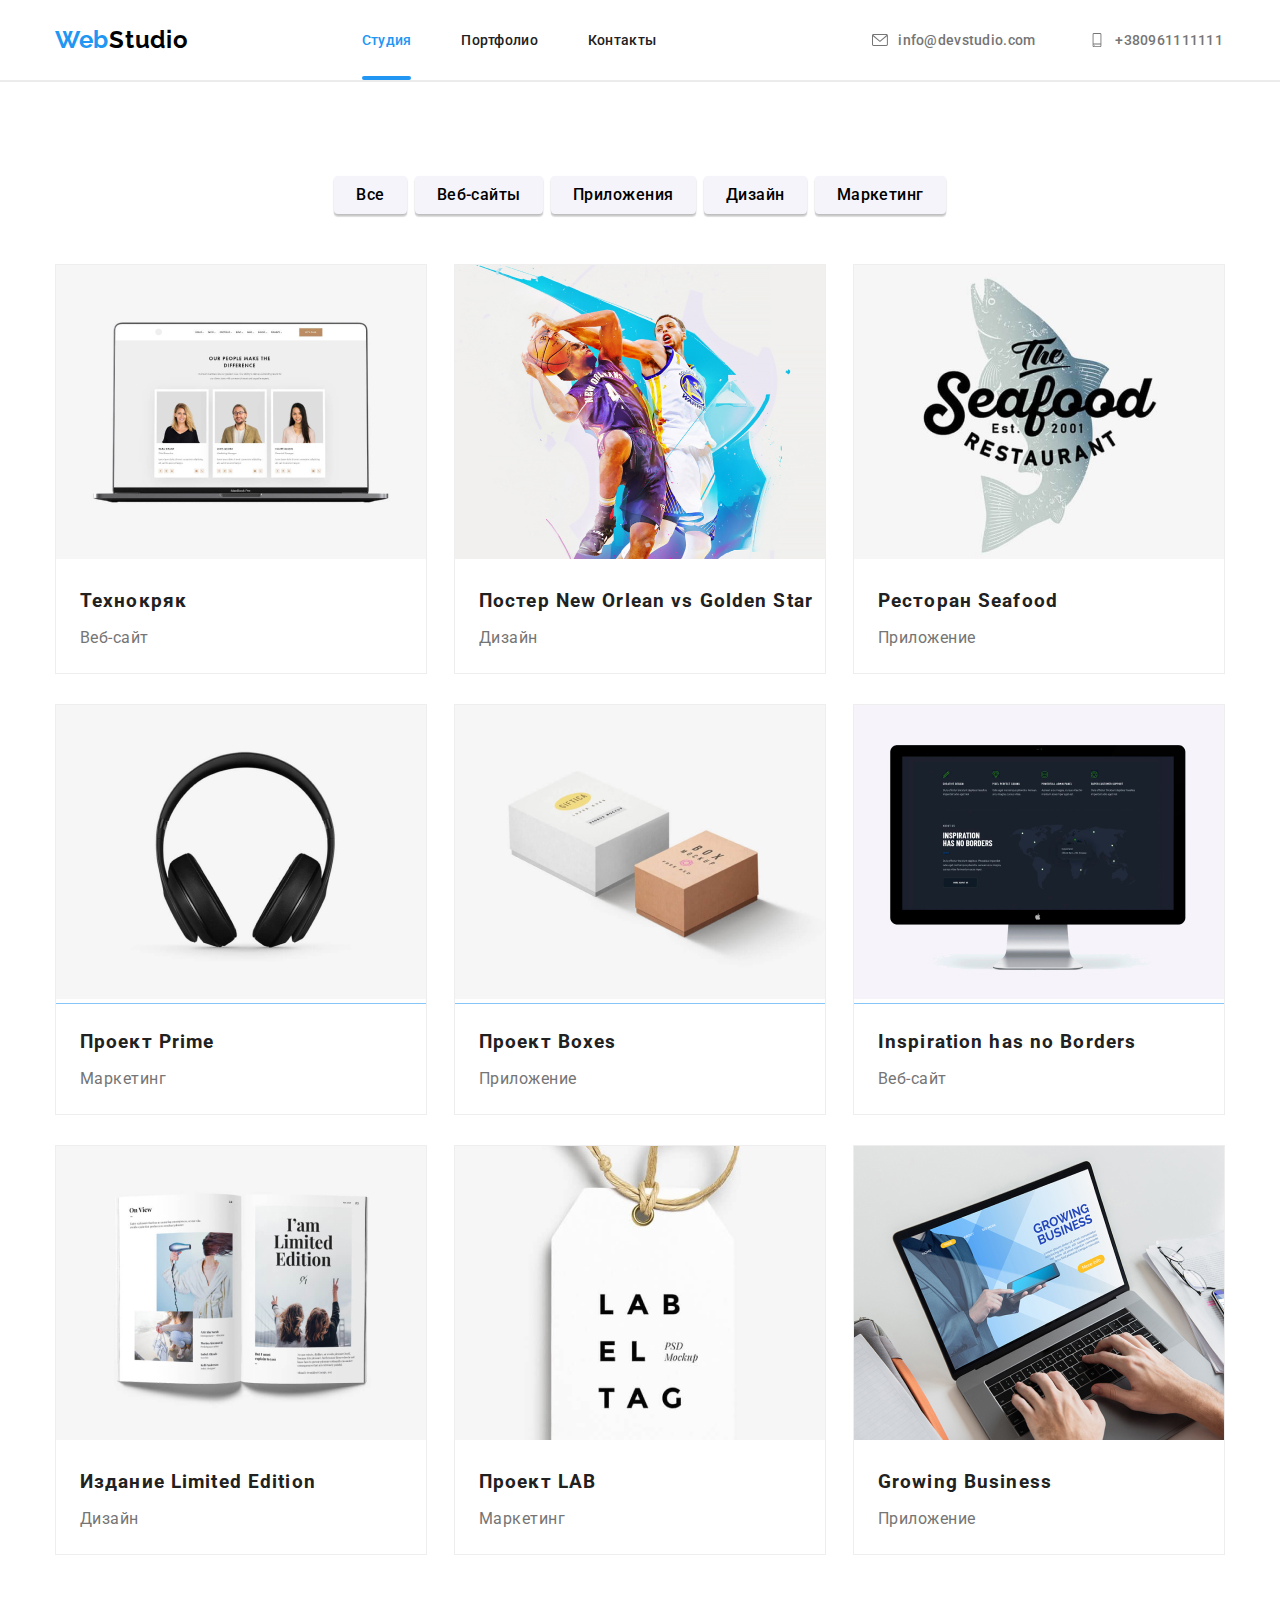
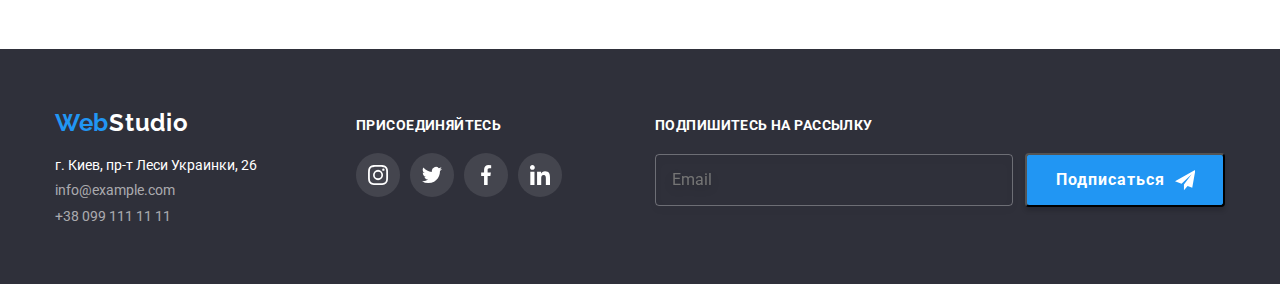
==== commit 1be11886: "burger menu button" ====
--- a/pages/portfolio.html
+++ b/pages/portfolio.html
@@ -18,14 +18,14 @@
     <a class="logo header-logo" href="../">
       <span class="logo-blue">Web</span>Studio
     </a>
-    <button type="button" class="header-menu-button" is-open aria-expanded="false" aria-controls="menu-container"
+    <button type="button" class="header-menu-button" is-open aria-expanded="false" aria-controls="burger-menu"
       data-menu-button>
       <svg width="40" height="40" aria-label="Переключатель мобильного меню">
         <use class="icon-close-button" href="../images/sprite.svg#close_button"></use>
         <use class="icon-menu" href="../images/sprite.svg#main_menu"></use>
       </svg>
     </button>
-    <div class="menu-container" id="menu-container" data-menu>Контент меню</div>
+    <div class="burger-menu" id="burger-menu" data-menu>Контент меню</div>
     <nav class="header-navigation">
       <a class="header-navigation-item header-navigation-item-selected" href="../">Студия</a>
       <a class="header-navigation-item" href="./portfolio.html">Портфолио</a>
--- a/css/main.min.css
+++ b/css/main.min.css
@@ -1 +1,2 @@
-.is-hidden{opacity:0;visibility:hidden;pointer-events:none}body{font-family:Roboto;font-style:normal;background-color:#fff;margin:0}h1,h2,h3,h4,h5,h6{margin:0}ul,ol{margin:0;padding:0}p{margin:0}ul{list-style:none;display:flex;flex-wrap:wrap;justify-content:space-between}.container{width:100%;margin:0 auto}@media screen and (min-width: 480px){.container{max-width:480px;margin:0 auto}}@media screen and (min-width: 768px){.container{max-width:768px}}@media screen and (min-width: 1200px){.container{max-width:1200px}}.content_block{padding:60px 15px}.content_block_items{padding-top:0}@media screen and (max-width: 767px){.content_block{padding:60px 15px}.content_block_items{padding-top:0}.content_block_items>li:nth-child(n+2){margin-top:30px}}@media screen and (max-width: 1199px){.content_block_items>li:nth-child(n+3){margin-top:30px}}@media screen and (min-width: 768px){.content_block_items{display:flex;justify-content:space-between}}@media screen and (min-width: 1200px){.content_block{display:block;padding:94px 15px}.content_block_items{display:flex;justify-content:space-between}}.header{display:flex;margin:0 auto;padding-left:15px;padding-right:15px;justify-content:space-between}.header-logo,.header-logo:visited{color:#000;margin-right:88px;height:auto;display:flex;align-items:center}.header-contacts{display:none}.header-navigation{display:none}.header-menu-button{display:inline-flex;margin:0;padding:10px 0;border:0;line-height:0;background:transparent}.header-menu-button .icon-close-button{display:none}.header-menu-button .is-open .icon-close-button{display:block}.header-menu-button .is-open .icon-menu{display:none}@media screen and (min-width: 768px){.header-menu-button{display:none}.header-logo{padding:26px 0}.header-navigation{display:flex;justify-items:flex-end;align-items:center;font-weight:500;font-size:14px;line-height:.143;letter-spacing:.02em;justify-content:space-between}.header-navigation-item{color:#212121;text-decoration:none;margin-right:50px;position:relative;height:100%;display:flex;align-items:center}.header-navigation-item-selected{color:#2196f3}.header-navigation-item-selected::after{content:"";position:absolute;bottom:0;display:block;width:100%;height:4px;background-color:#2196f3;border-radius:2px}.header-contacts{display:flex;flex-wrap:wrap;align-items:center;justify-content:start;margin-left:34px;padding:21px 0}.header-link{align-items:left;font-style:normal;font-weight:500;font-size:12px;line-height:1.171;letter-spacing:.02em;color:#757575;fill:#757575;text-decoration:none;transition-property:color,fill;transition-duration:250ms;transition-timing-function:cubic-bezier(0.4, 0, 0.2, 1)}.header-link:hover,.header-link:focus{color:#2196f3;fill:#2196f3}.header-link-icon{width:14px;height:10px;margin-right:8px}}@media screen and (min-width: 1200px){.header-logo{margin-right:93px;padding:25px 0}.header-contacts{justify-content:flex-end;padding:0}.header-link{display:flex;align-items:center;margin-left:50px;font-size:14px;line-height:1.143;padding:32px 2px}.header-link-icon{width:16px;height:14px;margin-right:10px}}.menu_underscore{border:1px solid #ececec;margin:0 auto}.footer{background:#2f303a;color:#fff}.footer_block{text-align:center;padding:60px 15px}.footer_block h3{margin-top:60px}.footer_logo,.footer_logo:visited{color:#fff;margin:0 auto}.footer_address{font-size:14px;font-style:normal;font-weight:normal;margin-top:20px;display:flex;flex-direction:column}.footer_link{color:rgba(255,255,255,.6);text-decoration:none;margin-top:9px;transition-property:color;transition-duration:250ms;transition-timing-function:cubic-bezier(0.4, 0, 0.2, 1)}.footer_link:hover,.footer_link:focus{color:#2196f3}.footer_social>div>a{fill:#fff;background-color:rgba(255,255,255,.1)}.footer h3{padding-bottom:20px;font-weight:bold;font-size:14px;line-height:1.143;letter-spacing:.03em;text-transform:uppercase}@media screen and (min-width: 768px){.footer_block{display:flex}.footer_address{width:231px}.footer_social{margin-top:8px}.footer_social>h3{margin-top:0}}@media screen and (min-width: 768px)and (max-width: 1199px){.footer_block{flex-wrap:wrap;justify-content:space-between;padding-left:76px;padding-right:89px}}@media screen and (min-width: 1200px){.footer_block{text-align:left}.footer_social{margin-left:70px}}.subscribe>form{display:flex;flex-wrap:wrap;align-items:center;justify-content:center}.subscribe>form>input{border:1px solid rgba(255,255,255,.3);box-sizing:border-box;filter:drop-shadow(0px 4px 4px rgba(0, 0, 0, 0.15));border-radius:4px;font-size:16px;line-height:20px;background-color:transparent;padding:15px 16px;width:450px}.subscribe>form>input:hover,.subscribe>form>input:focus{border-color:#2196f3}.subscribe>form>button{color:#fff;background-color:#2196f3;font-weight:bold;font-size:16px;line-height:1.875;letter-spacing:.06em;padding:10px 28px 10px 29px;box-shadow:0px 4px 4px rgba(0,0,0,.15);border-radius:4px;display:flex;align-items:center;margin-top:20px}.subscribe>form>button>svg{width:24px;height:24px;fill:#fff;margin-left:10px}@media screen and (min-width: 768px){.subscribe>h3{text-align:center;margin-top:60px}}@media screen and (min-width: 1200px){.subscribe{margin-left:93px;margin-top:8px}.subscribe>h3{text-align:left;margin-top:0}.subscribe>form{display:flex;justify-content:left}.subscribe>form>input{width:358px}.subscribe>form>button{margin:0 0 0 12px;width:200px}}.logo{font-size:24px;line-height:1.174;font-family:Raleway;font-weight:bold;letter-spacing:.03em;text-decoration:none}.logo-blue{color:#2196f3}@media screen and (min-width: 1200px){logo{font-size:26px;line-height:1.192}}.main_page_top{padding:114px 0;background-image:url("../images/mobile/1x/header.jpg");background-repeat:no-repeat;background-position:center top;background-size:480px 400px}.main_page_top>div{display:flex;flex-direction:column;justify-content:center;align-items:center}.main_page_top>div>h1{font-weight:900;font-size:26px;line-height:1.615;text-align:center;letter-spacing:.06em;text-transform:uppercase;max-width:360px;color:#fff}.main_page_top>div>button{margin-top:40px;padding:8px 30px;box-shadow:0px 4px 4px rgba(0,0,0,.15);border-radius:4px;font-family:Roboto;font-weight:bold;font-size:16px;line-height:1.875;letter-spacing:.06em;background-color:#2196f3;color:#fff}@media screen and (min-device-pixel-ratio: 2)and (min-width: 320px),screen and (min-resolution: 192dpi)and (min-width: 320px),screen and (min-resolution: 2dppx)and (min-width: 320px){.main_page_top{background-image:linear-gradient(to right, rgba(47, 48, 58, 0.4), rgba(47, 48, 58, 0.4)),url("../images/mobile/2x/header.jpg")}}@media screen and (min-width: 768px){.main_page_top{background:url("../images/tablet/1x/header.jpg");background-size:768px 400px}}@media screen and (min-device-pixel-ratio: 2)and (min-width: 768px),screen and (min-resolution: 192dpi)and (min-width: 768px),screen and (min-resolution: 2dppx)and (min-width: 768px){.main_page_top{background-image:linear-gradient(to right, rgba(47, 48, 58, 0.4), rgba(47, 48, 58, 0.4)),url("../images/tablet/2x/header.jpg")}}@media screen and (min-width: 1200px){main_page_top{background:url("../images/desktop/1x/header.jpg");background-repeat:no-repeat;background-position:cover;padding-top:200px;padding-bottom:280px;padding-right:452px;padding-left:452px}main_page_top>h1{max-width:696px;text-align:center;padding-top:200px;padding-bottom:280px;padding-right:452px;padding-left:452px}}@media screen and (min-device-pixel-ratio: 2)and (min-width: 1200px),screen and (min-resolution: 192dpi)and (min-width: 1200px),screen and (min-resolution: 2dppx)and (min-width: 1200px){.main_page_top{background-image:linear-gradient(to right, rgba(47, 48, 58, 0.4), rgba(47, 48, 58, 0.4)),url("../images/desktop/2x/header.jpg")}}.our_features{display:flex;flex-wrap:wrap;justify-content:center}.our_features>li{width:450px}.our_features>li>div{padding:25px 0;outline:1px solid #fff;background:#f5f4fa;border-radius:4px;display:flex;justify-content:center;align-items:center;margin-bottom:30px}.our_features>li>div>svg{width:70px;height:70px}.our_features>li>h3{font-weight:bold;font-size:14px;line-height:1.143;letter-spacing:.03em;text-transform:uppercase;color:#212121;text-align:center}.our_features>li>p{font-weight:normal;font-size:14px;line-height:1.714;letter-spacing:.03em;color:#757575;margin-top:10px}@media screen and (min-width: 768px){.our_features{display:flex;flex-wrap:wrap;justify-content:space-between}.our_features>li{width:354px}}@media screen and (min-width: 1200px){.our_features{display:flex;flex-wrap:wrap}.our_features>li{width:270px}}.about_us{padding-top:60px;background-color:#f5f4fa}.about_us>h2{font-weight:bold;font-size:28px;line-height:1.167;text-align:center;letter-spacing:.03em;color:#212121}.about_us>ul>li{margin-top:30px;padding-bottom:24px;box-shadow:0px 1px 3px rgba(0,0,0,.12),0px 1px 1px rgba(0,0,0,.14),0px 2px 1px rgba(0,0,0,.2);border-radius:0px 0px 4px 4px;background:#fff}.about_us>ul>li>h3{font-weight:500;font-size:16px;line-height:1.187;text-align:center;letter-spacing:.03em;color:#212121;margin-top:30px}.about_us>ul>li>p{font-size:16px;line-height:1.187;text-align:center;letter-spacing:.03em;color:#757575;margin-top:10px;margin-bottom:16px}@media screen and (min-width: 768px){.about_us{display:flex;flex-wrap:wrap;justify-content:space-between}}@media screen and (min-width: 1200px){.about_us{display:block;padding-top:94px}.about_us>ul{padding-top:50px}.about_us>ul>li{margin-top:0}}.about_work{display:none}@media screen and (min-width: 1200px){.about_work{display:block;padding-top:0}.about_work>h2{font-weight:bold;font-size:36px;line-height:1.167;text-align:center;letter-spacing:.03em;color:#212121;padding-bottom:50px}.about_work>ul>li{position:relative;display:flex}.about_work>ul>li>h3{position:absolute;bottom:0;width:100%;text-align:center;font-size:14px;line-height:16px;text-transform:uppercase;color:#fff;background-color:rgba(47,48,58,.8);padding:27px 0}}.social_links{display:flex;justify-content:center}.social_links>a{width:44px;height:44px;display:flex;border-radius:50%;fill:#afb1b8;transition-property:fill,background-color;transition-duration:250ms;transition-timing-function:cubic-bezier(0.4, 0, 0.2, 1)}.social_links>a:nth-child(n+2){margin-left:10px}.social_links>a:hover,.social_links>a:focus{fill:#fff;background-color:#2196f3}.portfolio_filter{justify-content:start}.portfolio_filter>li{margin-right:8px}.portfolio_filter>li>button{font-family:Roboto;font-style:normal;font-weight:500;font-size:16px;line-height:1.625;text-align:center;letter-spacing:.03em;border:none;padding-left:22px;padding-right:22px;padding-top:6px;padding-bottom:6px;background-color:#f5f4fa;border-radius:4px;box-shadow:0px 3px 1px rgba(0,0,0,.1),0px 1px 2px rgba(0,0,0,.08),0px 2px 2px rgba(0,0,0,.12);transition-property:color,background-color;transition-duration:250ms;transition-timing-function:cubic-bezier(0.4, 0, 0.2, 1)}.portfolio_filter>li>button:hover,.portfolio_filter>li>button:focus{color:#fff;background-color:#2196f3}@media screen and (max-width: 767px){.portfolio_filter>li:nth-child(n+4){margin-top:15px}}@media screen and (min-width: 768px){.portfolio_filter{justify-content:center;margin-left:8px}}.portfolio_items{display:flex;flex-wrap:wrap;justify-content:space-between}@media screen and (min-width: 1200px){.portfolio_items{padding-top:20px}}.portfolio_items>li{margin-top:30px}.portfolio_items>li>a{padding-bottom:20px;width:370px;background:#fff;border:1px solid #eee;box-sizing:border-box;display:flex;flex-direction:column;width:max-content;width:fit-content;text-decoration:none;transition-property:box-shadow;transition-duration:250ms;transition-timing-function:cubic-bezier(0.4, 0, 0.2, 1)}.portfolio_items>li>a:hover,.portfolio_items>li>a:focus{box-shadow:0px 1px 1px rgba(0,0,0,.12),0px 4px 4px rgba(0,0,0,.06),1px 4px 6px rgba(0,0,0,.16)}.portfolio_items>li>a>h3{font-weight:bold;font-size:2;line-height:36px;letter-spacing:.06em;color:#212121;margin-top:20px;margin-left:24px}.portfolio_items>li>a>p{font-size:16px;line-height:1.875;letter-spacing:.03em;color:#757575;margin-top:4px;margin-left:24px}.portfolio_items>li>a>div{position:relative;overflow:hidden}.portfolio_items>li>a>div>img{width:370px;height:294px}.portfolio_items>li>a:hover .portfolio_item_overlay,.portfolio_items>li>a:focus .portfolio_item_overlay{transform:translatey(0)}.portfolio_items .portfolio_item_overlay{position:absolute;box-sizing:border-box;height:100%;width:100%;top:0;left:0;background:rgba(33,150,243,.9);transform:translatey(100%);transition:transform 250ms ease;font-size:18px;line-height:28px;letter-spacing:.03em;color:#fff;padding:63px 24px}.regular_customers>h2{font-weight:bold;font-size:28px;line-height:32px;text-align:center}.regular_customers>ul>li{margin-top:30px}.regular_customers>ul>li>a{width:210px;padding:auto 24px;display:flex;transition-property:fill,border-color;transition-duration:250ms;transition-timing-function:cubic-bezier(0.4, 0, 0.2, 1);width:210px;height:90px;fill:#afb1b8;border:1px solid #afb1b8;box-sizing:border-box;border-radius:4px}.regular_customers>ul>li>a:hover,.regular_customers>ul>li>a:focus{fill:#2196f3;border-color:#2196f3}.regular_customers>ul>li>a>svg>use{height:46px;margin:auto}@media screen and (min-width: 1200px){.regular_customers>ul>li{margin-top:30px}.regular_customers>ul>li>a{width:170px}}.backdrop{position:fixed;left:0;top:0;width:100%;height:100%;background-color:rgba(0,0,0,.2) rgba(0,0,0,.2);transition:all 500ms linear}.order_dialog{position:absolute;top:50%;left:50%;transform:translate(-50%, -50%);width:528px;min-height:581px;background-color:#fff;padding:40px;box-shadow:0px 1px 3px rgba(0,0,0,.12),0px 1px 1px rgba(0,0,0,.14),0px 2px 1px rgba(0,0,0,.2);border-radius:4px}.order_dialog_close_button{position:absolute;background-color:#fff;top:8px;right:8px;width:30px;height:30px;border:1px solid rgba(0,0,0,.1);border-radius:50%;cursor:pointer;padding:0;display:flex;justify-content:center;align-items:center}.order_dialog_send_button{display:block;margin:30px auto 0;height:50px;width:200px;border-radius:4px;background-color:#2196f3;color:#fff;cursor:pointer;box-shadow:0px 4px 4px rgba(0,0,0,.15);font-size:16px;font-weight:bold;text-align:center;align-items:center;letter-spacing:.06em;line-height:1.87}.order_dialog>h1{font-style:normal;font-weight:bold;font-size:20px;line-height:23px;text-align:center;letter-spacing:.03em;color:#212121;margin-bottom:2px}.order_dialog_close_button>svg{width:11px;height:11px}.order_dialog>form{display:flex;flex-direction:column}.order_dialog_field{font-size:12px;line-height:1.166;letter-spacing:.01em;color:#757575;margin-top:10px}.order_dialog_field>span{position:relative;display:block;margin-top:4px}.order_dialog_field>span>svg{position:absolute;left:15px;top:50%;transform:translateY(-50%);width:18px;height:18px;fill:#212121}.order_dialog_field>span>input{width:100%;height:40px;padding-left:40px;border:1px solid rgba(33,33,33,.2);box-sizing:border-box;border-radius:4px;transition-property:fill,border-color;transition-duration:250ms;transition-timing-function:cubic-bezier(0.4, 0, 0.2, 1)}.order_dialog_field>span:hover svg{fill:#2196f3}.order_dialog_field>span:hover input{border-color:#2196f3}.order_dialog_field>span>input:focus~svg{fill:#2196f3}.order_dialog_field>span>input:focus{border-color:#2196f3;outline:none}.order_dialog_field>textarea{margin-top:4px;width:100%;height:120px;border-radius:4px;border:1px solid rgba(33,33,33,.2);padding:12px 16px;resize:none;font-size:14px;line-height:1.143;letter-spacing:.01em;color:rgba(117,117,117,.5);fill:#212121;transition-property:fill,border-color;transition-duration:250ms;transition-timing-function:cubic-bezier(0.4, 0, 0.2, 1)}.order_dialog_field>textarea:hover,.order_dialog_field>textarea:focus{border-color:#2196f3;outline:none}.order_agrimment{font-size:14px;line-height:1.714;letter-spacing:.03em;color:#212121;margin:20px auto 0;vertical-align:text-top}.order_agrimment>a{color:#2196f3}.order_agrimment>input{display:inline-block;width:16px;height:15px;border:2px solid #212121;margin:0 7px 0 0}/*# sourceMappingURL=main.min.css.map */+.is-hidden{opacity:0;visibility:hidden;pointer-events:none}body{font-family:Roboto;font-style:normal;background-color:#fff;margin:0}h1,h2,h3,h4,h5,h6{margin:0}ul,ol{margin:0;padding:0}p{margin:0}ul{list-style:none;display:flex;flex-wrap:wrap;justify-content:space-between}.container{width:100%;margin:0 auto}@media screen and (min-width: 480px){.container{max-width:480px;margin:0 auto}}@media screen and (min-width: 768px){.container{max-width:768px}}@media screen and (min-width: 1200px){.container{max-width:1200px}}.content_block{padding:60px 15px}.content_block_items{padding-top:0}@media screen and (max-width: 767px){.content_block{padding:60px 15px}.content_block_items{padding-top:0}.content_block_items>li:nth-child(n+2){margin-top:30px}}@media screen and (max-width: 1199px){.content_block_items>li:nth-child(n+3){margin-top:30px}}@media screen and (min-width: 768px){.content_block_items{display:flex;justify-content:space-between}}@media screen and (min-width: 1200px){.content_block{display:block;padding:94px 15px}.content_block_items{display:flex;justify-content:space-between}}.header{display:flex;margin:0 auto;padding-left:15px;padding-right:15px;justify-content:space-between}.header-logo,.header-logo:visited{color:black;margin-right:88px;height:auto;display:flex;align-items:center}.header-contacts{display:none}.header-navigation{display:none}.header-menu-button{display:inline-flex;margin:0;padding:10px 0;border:0;line-height:0;background:transparent}.header-menu-button:hover,.header-menu-button:focus{fill:#2196f3}.burger-menu{display:none}.burger-menu.is-open-burger-menu{position:absolute;display:block;top:0;left:0;width:100%;height:100%;background-color:#fff;padding:20px;text-align:center;font-size:20px;transition:all 500ms linear;overflow-y:scroll}@media screen and (min-width: 768px){.header-menu-button{display:none}.header-logo{padding:26px 0}.header-navigation{display:flex;justify-items:flex-end;align-items:center;font-weight:500;font-size:14px;line-height:0.143;letter-spacing:0.02em;justify-content:space-between}.header-navigation-item{color:#212121;text-decoration:none;margin-right:50px;position:relative;height:100%;display:flex;align-items:center}.header-navigation-item-selected{color:#2196f3}.header-navigation-item-selected::after{content:"";position:absolute;bottom:0;display:block;width:100%;height:4px;background-color:#2196f3;border-radius:2px}.header-contacts{display:flex;flex-wrap:wrap;align-items:center;justify-content:start;margin-left:34px;padding:21px 0}.header-link{align-items:left;font-style:normal;font-weight:500;font-size:12px;line-height:1.171;letter-spacing:0.02em;color:#757575;fill:#757575;text-decoration:none;transition-property:color, fill;transition-duration:250ms;transition-timing-function:cubic-bezier(0.4, 0, 0.2, 1)}.header-link:hover,.header-link:focus{color:#2196f3;fill:#2196f3}.header-link-icon{width:14px;height:10px;margin-right:8px}}@media screen and (min-width: 1200px){.header-logo{margin-right:93px;padding:25px 0}.header-contacts{justify-content:flex-end;padding:0}.header-link{display:flex;align-items:center;margin-left:50px;font-size:14px;line-height:1.143;padding:32px 2px}.header-link-icon{width:16px;height:14px;margin-right:10px}}.menu_underscore{border:1px solid #ececec;margin:0 auto}.footer{background:#2f303a;color:#fff}.footer_block{text-align:center;padding:60px 15px}.footer_block h3{margin-top:60px}.footer_logo,.footer_logo:visited{color:white;margin:0 auto}.footer_address{font-size:14px;font-style:normal;font-weight:normal;margin-top:20px;display:flex;flex-direction:column}.footer_link{color:rgba(255,255,255,0.6);text-decoration:none;margin-top:9px;transition-property:color;transition-duration:250ms;transition-timing-function:cubic-bezier(0.4, 0, 0.2, 1)}.footer_link:hover,.footer_link:focus{color:#2196f3}.footer_social>div>a{fill:#fff;background-color:rgba(255,255,255,0.1)}.footer h3{padding-bottom:20px;font-weight:bold;font-size:14px;line-height:1.143;letter-spacing:0.03em;text-transform:uppercase}@media screen and (min-width: 768px){.footer_block{display:flex}.footer_address{width:231px}.footer_social{margin-top:8px}.footer_social>h3{margin-top:0}}@media screen and (min-width: 768px) and (max-width: 1199px){.footer_block{flex-wrap:wrap;justify-content:space-between;padding-left:76px;padding-right:89px}}@media screen and (min-width: 1200px){.footer_block{text-align:left}.footer_social{margin-left:70px}}.subscribe>form{display:flex;flex-wrap:wrap;align-items:center;justify-content:center}.subscribe>form>input{border:1px solid rgba(255,255,255,0.3);box-sizing:border-box;filter:drop-shadow(0px 4px 4px rgba(0,0,0,0.15));border-radius:4px;font-size:16px;line-height:20px;background-color:transparent;padding:15px 16px;width:450px}.subscribe>form>input:hover,.subscribe>form>input:focus{border-color:#2196f3}.subscribe>form>button{color:#fff;background-color:#2196f3;font-weight:bold;font-size:16px;line-height:1.875;letter-spacing:0.06em;padding:10px 28px 10px 29px;box-shadow:0px 4px 4px rgba(0,0,0,0.15);border-radius:4px;display:flex;align-items:center;margin-top:20px}.subscribe>form>button>svg{width:24px;height:24px;fill:white;margin-left:10px}@media screen and (min-width: 768px){.subscribe>h3{text-align:center;margin-top:60px}}@media screen and (min-width: 1200px){.subscribe{margin-left:93px;margin-top:8px}.subscribe>h3{text-align:left;margin-top:0}.subscribe>form{display:flex;justify-content:left}.subscribe>form>input{width:358px}.subscribe>form>button{margin:0 0 0 12px;width:200px}}.logo{font-size:24px;line-height:1.174;font-family:Raleway;font-weight:bold;letter-spacing:0.03em;text-decoration:none}.logo-blue{color:#2196f3}@media screen and (min-width: 1200px){logo{font-size:26px;line-height:1.192}}.main_page_top{padding:114px 0;background-image:url("../images/mobile/1x/header.jpg");background-repeat:no-repeat;background-position:center top;background-size:480px 400px}.main_page_top>div{display:flex;flex-direction:column;justify-content:center;align-items:center}.main_page_top>div>h1{font-weight:900;font-size:26px;line-height:1.615;text-align:center;letter-spacing:0.06em;text-transform:uppercase;max-width:360px;color:#fff}.main_page_top>div>button{margin-top:40px;padding:8px 30px;box-shadow:0px 4px 4px rgba(0,0,0,0.15);border-radius:4px;font-family:Roboto;font-weight:bold;font-size:16px;line-height:1.875;letter-spacing:0.06em;background-color:#2196f3;color:#fff}@media screen and (min-device-pixel-ratio: 2) and (min-width: 320px), screen and (min-resolution: 192dpi) and (min-width: 320px), screen and (min-resolution: 2dppx) and (min-width: 320px){.main_page_top{background-image:linear-gradient(to right, rgba(47,48,58,0.4), rgba(47,48,58,0.4)),url("../images/mobile/2x/header.jpg")}}@media screen and (min-width: 768px){.main_page_top{background:url("../images/tablet/1x/header.jpg");background-size:768px 400px}}@media screen and (min-device-pixel-ratio: 2) and (min-width: 768px), screen and (min-resolution: 192dpi) and (min-width: 768px), screen and (min-resolution: 2dppx) and (min-width: 768px){.main_page_top{background-image:linear-gradient(to right, rgba(47,48,58,0.4), rgba(47,48,58,0.4)),url("../images/tablet/2x/header.jpg")}}@media screen and (min-width: 1200px){main_page_top{background:url("../images/desktop/1x/header.jpg");background-repeat:no-repeat;background-position:cover;padding-top:200px;padding-bottom:280px;padding-right:452px;padding-left:452px}main_page_top>h1{max-width:696px;text-align:center;padding-top:200px;padding-bottom:280px;padding-right:452px;padding-left:452px}}@media screen and (min-device-pixel-ratio: 2) and (min-width: 1200px), screen and (min-resolution: 192dpi) and (min-width: 1200px), screen and (min-resolution: 2dppx) and (min-width: 1200px){.main_page_top{background-image:linear-gradient(to right, rgba(47,48,58,0.4), rgba(47,48,58,0.4)),url("../images/desktop/2x/header.jpg")}}.our_features{display:flex;flex-wrap:wrap;justify-content:center}.our_features>li{width:450px}.our_features>li>div{padding:25px 0;outline:1px solid white;background:#f5f4fa;border-radius:4px;display:flex;justify-content:center;align-items:center;margin-bottom:30px}.our_features>li>div>svg{width:70px;height:70px}.our_features>li>h3{font-weight:bold;font-size:14px;line-height:1.143;letter-spacing:0.03em;text-transform:uppercase;color:#212121;text-align:center}.our_features>li>p{font-weight:normal;font-size:14px;line-height:1.714;letter-spacing:0.03em;color:#757575;margin-top:10px}@media screen and (min-width: 768px){.our_features{display:flex;flex-wrap:wrap;justify-content:space-between}.our_features>li{width:354px}}@media screen and (min-width: 1200px){.our_features{display:flex;flex-wrap:wrap}.our_features>li{width:270px}}.about_us{padding-top:60px;background-color:#f5f4fa}.about_us>h2{font-weight:bold;font-size:28px;line-height:1.167;text-align:center;letter-spacing:0.03em;color:#212121}.about_us>ul>li{margin-top:30px;padding-bottom:24px;box-shadow:0px 1px 3px rgba(0,0,0,0.12),0px 1px 1px rgba(0,0,0,0.14),0px 2px 1px rgba(0,0,0,0.2);border-radius:0px 0px 4px 4px;background:#fff}.about_us>ul>li>h3{font-weight:500;font-size:16px;line-height:1.187;text-align:center;letter-spacing:0.03em;color:#212121;margin-top:30px}.about_us>ul>li>p{font-size:16px;line-height:1.187;text-align:center;letter-spacing:0.03em;color:#757575;margin-top:10px;margin-bottom:16px}@media screen and (min-width: 768px){.about_us{display:flex;flex-wrap:wrap;justify-content:space-between}}@media screen and (min-width: 1200px){.about_us{display:block;padding-top:94px}.about_us>ul{padding-top:50px}.about_us>ul>li{margin-top:0}}.about_work{display:none}@media screen and (min-width: 1200px){.about_work{display:block;padding-top:0}.about_work>h2{font-weight:bold;font-size:36px;line-height:1.167;text-align:center;letter-spacing:0.03em;color:#212121;padding-bottom:50px}.about_work>ul>li{position:relative;display:flex}.about_work>ul>li>h3{position:absolute;bottom:0;width:100%;text-align:center;font-size:14px;line-height:16px;text-transform:uppercase;color:#fff;background-color:rgba(47,48,58,0.8);padding:27px 0}}.social_links{display:flex;justify-content:center}.social_links>a{width:44px;height:44px;display:flex;border-radius:50%;fill:#afb1b8;transition-property:fill, background-color;transition-duration:250ms;transition-timing-function:cubic-bezier(0.4, 0, 0.2, 1)}.social_links>a:nth-child(n+2){margin-left:10px}.social_links>a:hover,.social_links>a:focus{fill:white;background-color:#2196f3}.portfolio_filter{justify-content:start}.portfolio_filter>li{margin-right:8px}.portfolio_filter>li>button{font-family:Roboto;font-style:normal;font-weight:500;font-size:16px;line-height:1.625;text-align:center;letter-spacing:0.03em;border:none;padding-left:22px;padding-right:22px;padding-top:6px;padding-bottom:6px;background-color:#f5f4fa;border-radius:4px;box-shadow:0px 3px 1px rgba(0,0,0,0.1),0px 1px 2px rgba(0,0,0,0.08),0px 2px 2px rgba(0,0,0,0.12);transition-property:color, background-color;transition-duration:250ms;transition-timing-function:cubic-bezier(0.4, 0, 0.2, 1)}.portfolio_filter>li>button:hover,.portfolio_filter>li>button:focus{color:white;background-color:#2196f3}@media screen and (max-width: 767px){.portfolio_filter>li:nth-child(n+4){margin-top:15px}}@media screen and (min-width: 768px){.portfolio_filter{justify-content:center;margin-left:8px}}.portfolio_items{display:flex;flex-wrap:wrap;justify-content:space-between}@media screen and (min-width: 1200px){.portfolio_items{padding-top:20px}}.portfolio_items>li{margin-top:30px}.portfolio_items>li>a{padding-bottom:20px;width:370px;background:#fff;border:1px solid #eeeeee;box-sizing:border-box;display:flex;flex-direction:column;width:max-content;width:fit-content;text-decoration:none;transition-property:box-shadow;transition-duration:250ms;transition-timing-function:cubic-bezier(0.4, 0, 0.2, 1)}.portfolio_items>li>a:hover,.portfolio_items>li>a:focus{box-shadow:0px 1px 1px rgba(0,0,0,0.12),0px 4px 4px rgba(0,0,0,0.06),1px 4px 6px rgba(0,0,0,0.16)}.portfolio_items>li>a>h3{font-weight:bold;font-size:2;line-height:36px;letter-spacing:0.06em;color:#212121;margin-top:20px;margin-left:24px}.portfolio_items>li>a>p{font-size:16px;line-height:1.875;letter-spacing:0.03em;color:#757575;margin-top:4px;margin-left:24px}.portfolio_items>li>a>div{position:relative;overflow:hidden}.portfolio_items>li>a>div>img{width:370px;height:294px}.portfolio_items>li>a:hover .portfolio_item_overlay,.portfolio_items>li>a:focus .portfolio_item_overlay{transform:translatey(0)}.portfolio_items .portfolio_item_overlay{position:absolute;box-sizing:border-box;height:100%;width:100%;top:0;left:0;background:rgba(33,150,243,0.9);transform:translatey(100%);transition:transform 250ms ease;font-size:18px;line-height:28px;letter-spacing:0.03em;color:#fff;padding:63px 24px}.regular_customers>h2{font-weight:bold;font-size:28px;line-height:32px;text-align:center}.regular_customers>ul>li{margin-top:30px}.regular_customers>ul>li>a{width:210px;padding:auto 24px;display:flex;transition-property:fill, border-color;transition-duration:250ms;transition-timing-function:cubic-bezier(0.4, 0, 0.2, 1);width:210px;height:90px;fill:#afb1b8;border:1px solid #afb1b8;box-sizing:border-box;border-radius:4px}.regular_customers>ul>li>a:hover,.regular_customers>ul>li>a:focus{fill:#2196f3;border-color:#2196f3}.regular_customers>ul>li>a>svg>use{height:46px;margin:auto}@media screen and (min-width: 1200px){.regular_customers>ul>li{margin-top:30px}.regular_customers>ul>li>a{width:170px}}.backdrop{position:fixed;left:0;top:0;width:100%;height:100%;background-color:rgba(0,0,0,0.2) rgba(0,0,0,0.2);transition:all 500ms linear;overflow-y:scroll}.order_dialog{position:absolute;top:50%;left:50%;transform:translate(-50%, -50%);width:528px;min-height:581px;background-color:#fff;padding:40px;box-shadow:0px 1px 3px rgba(0,0,0,0.12),0px 1px 1px rgba(0,0,0,0.14),0px 2px 1px rgba(0,0,0,0.2);border-radius:4px}.order_dialog_close_button{position:absolute;background-color:#fff;top:8px;right:8px;width:30px;height:30px;border:1px solid rgba(0,0,0,0.1);border-radius:50%;cursor:pointer;padding:0;display:flex;justify-content:center;align-items:center}.order_dialog_send_button{display:block;margin:30px auto 0;height:50px;width:200px;border-radius:4px;background-color:#2196f3;color:#fff;cursor:pointer;box-shadow:0px 4px 4px rgba(0,0,0,0.15);font-size:16px;font-weight:bold;text-align:center;align-items:center;letter-spacing:0.06em;line-height:1.87}.order_dialog>h1{font-style:normal;font-weight:bold;font-size:20px;line-height:23px;text-align:center;letter-spacing:0.03em;color:#212121;margin-bottom:2px}.order_dialog_close_button>svg{width:11px;height:11px}.order_dialog>form{display:flex;flex-direction:column}.order_dialog_field{font-size:12px;line-height:1.166;letter-spacing:0.01em;color:#757575;margin-top:10px}.order_dialog_field>span{position:relative;display:block;margin-top:4px}.order_dialog_field>span>svg{position:absolute;left:15px;top:50%;transform:translateY(-50%);width:18px;height:18px;fill:#212121}.order_dialog_field>span>input{width:100%;height:40px;padding-left:40px;border:1px solid rgba(33,33,33,0.2);box-sizing:border-box;border-radius:4px;transition-property:fill, border-color;transition-duration:250ms;transition-timing-function:cubic-bezier(0.4, 0, 0.2, 1)}.order_dialog_field>span:hover svg{fill:#2196f3}.order_dialog_field>span:hover input{border-color:#2196f3}.order_dialog_field>span>input:focus ~ svg{fill:#2196f3}.order_dialog_field>span>input:focus{border-color:#2196f3;outline:none}.order_dialog_field>textarea{margin-top:4px;width:100%;height:120px;border-radius:4px;border:1px solid rgba(33,33,33,0.2);padding:12px 16px;resize:none;font-size:14px;line-height:1.143;letter-spacing:0.01em;color:rgba(117,117,117,0.5);fill:#212121;transition-property:fill, border-color;transition-duration:250ms;transition-timing-function:cubic-bezier(0.4, 0, 0.2, 1)}.order_dialog_field>textarea:hover,.order_dialog_field>textarea:focus{border-color:#2196f3;outline:none}.order_agrimment{font-size:14px;line-height:1.714;letter-spacing:0.03em;color:#212121;margin:20px auto 0;vertical-align:text-top}.order_agrimment>a{color:#2196f3}.order_agrimment>input{display:inline-block;width:16px;height:15px;border:2px solid #212121;margin:0 7px 0 0}
+/*# sourceMappingURL=main.min.css.map */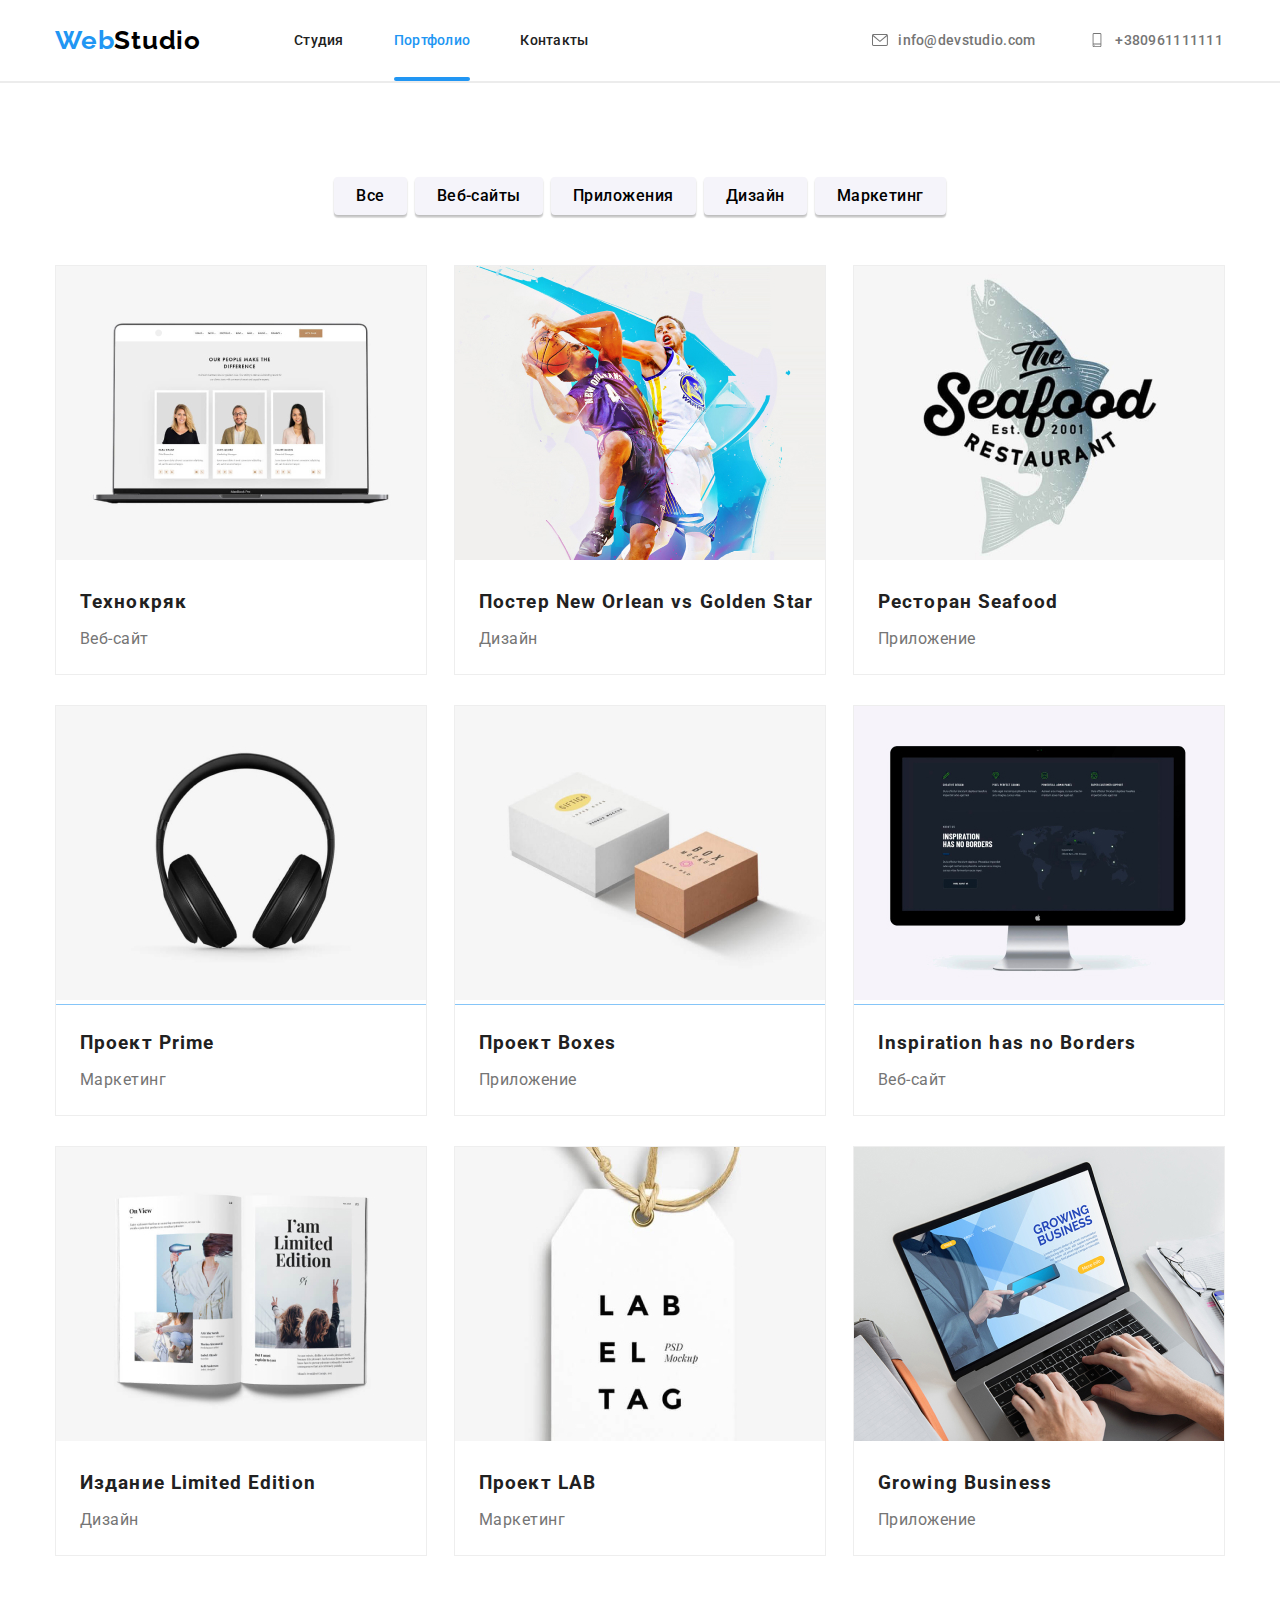
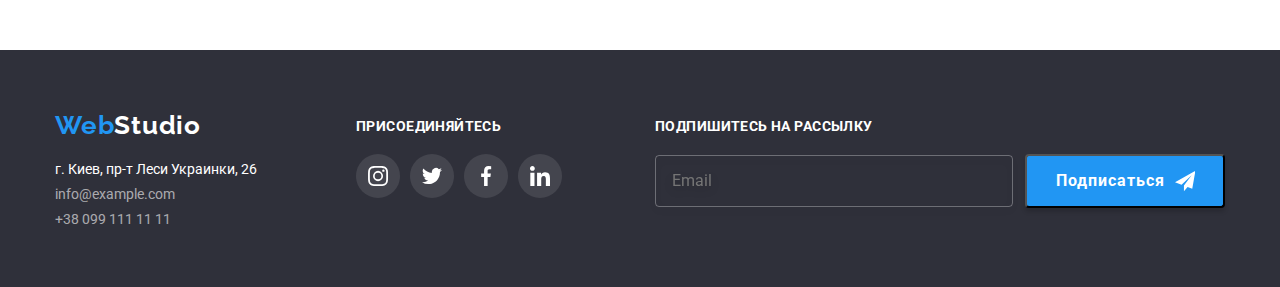
==== commit 5381ded1: "Class selected was fixed in portfolio" ====
--- a/pages/portfolio.html
+++ b/pages/portfolio.html
@@ -27,8 +27,8 @@
     </button>
     <div class="burger-menu" id="burger-menu" data-menu>Контент меню</div>
     <nav class="header-navigation">
-      <a class="header-navigation-item header-navigation-item-selected" href="../">Студия</a>
-      <a class="header-navigation-item" href="./portfolio.html">Портфолио</a>
+      <a class="header-navigation-item" href="../">Студия</a>
+      <a class="header-navigation-item header-navigation-item-selected" href="./portfolio.html">Портфолио</a>
       <a class="header-navigation-item" href="contacts.html">Контакты</a>
     </nav>
     <address class="header-contacts">
--- a/css/main.min.css
+++ b/css/main.min.css
@@ -1,2 +1,2 @@
-.is-hidden{opacity:0;visibility:hidden;pointer-events:none}body{font-family:Roboto;font-style:normal;background-color:#fff;margin:0}h1,h2,h3,h4,h5,h6{margin:0}ul,ol{margin:0;padding:0}p{margin:0}ul{list-style:none;display:flex;flex-wrap:wrap;justify-content:space-between}.container{width:100%;margin:0 auto}@media screen and (min-width: 480px){.container{max-width:480px;margin:0 auto}}@media screen and (min-width: 768px){.container{max-width:768px}}@media screen and (min-width: 1200px){.container{max-width:1200px}}.content_block{padding:60px 15px}.content_block_items{padding-top:0}@media screen and (max-width: 767px){.content_block{padding:60px 15px}.content_block_items{padding-top:0}.content_block_items>li:nth-child(n+2){margin-top:30px}}@media screen and (max-width: 1199px){.content_block_items>li:nth-child(n+3){margin-top:30px}}@media screen and (min-width: 768px){.content_block_items{display:flex;justify-content:space-between}}@media screen and (min-width: 1200px){.content_block{display:block;padding:94px 15px}.content_block_items{display:flex;justify-content:space-between}}.header{display:flex;margin:0 auto;padding-left:15px;padding-right:15px;justify-content:space-between}.header-logo,.header-logo:visited{color:black;margin-right:88px;height:auto;display:flex;align-items:center}.header-contacts{display:none}.header-navigation{display:none}.header-menu-button{display:inline-flex;margin:0;padding:10px 0;border:0;line-height:0;background:transparent}.header-menu-button:hover,.header-menu-button:focus{fill:#2196f3}.burger-menu{display:none}.burger-menu.is-open-burger-menu{position:absolute;display:block;top:0;left:0;width:100%;height:100%;background-color:#fff;padding:20px;text-align:center;font-size:20px;transition:all 500ms linear;overflow-y:scroll}@media screen and (min-width: 768px){.header-menu-button{display:none}.header-logo{padding:26px 0}.header-navigation{display:flex;justify-items:flex-end;align-items:center;font-weight:500;font-size:14px;line-height:0.143;letter-spacing:0.02em;justify-content:space-between}.header-navigation-item{color:#212121;text-decoration:none;margin-right:50px;position:relative;height:100%;display:flex;align-items:center}.header-navigation-item-selected{color:#2196f3}.header-navigation-item-selected::after{content:"";position:absolute;bottom:0;display:block;width:100%;height:4px;background-color:#2196f3;border-radius:2px}.header-contacts{display:flex;flex-wrap:wrap;align-items:center;justify-content:start;margin-left:34px;padding:21px 0}.header-link{align-items:left;font-style:normal;font-weight:500;font-size:12px;line-height:1.171;letter-spacing:0.02em;color:#757575;fill:#757575;text-decoration:none;transition-property:color, fill;transition-duration:250ms;transition-timing-function:cubic-bezier(0.4, 0, 0.2, 1)}.header-link:hover,.header-link:focus{color:#2196f3;fill:#2196f3}.header-link-icon{width:14px;height:10px;margin-right:8px}}@media screen and (min-width: 1200px){.header-logo{margin-right:93px;padding:25px 0}.header-contacts{justify-content:flex-end;padding:0}.header-link{display:flex;align-items:center;margin-left:50px;font-size:14px;line-height:1.143;padding:32px 2px}.header-link-icon{width:16px;height:14px;margin-right:10px}}.menu_underscore{border:1px solid #ececec;margin:0 auto}.footer{background:#2f303a;color:#fff}.footer_block{text-align:center;padding:60px 15px}.footer_block h3{margin-top:60px}.footer_logo,.footer_logo:visited{color:white;margin:0 auto}.footer_address{font-size:14px;font-style:normal;font-weight:normal;margin-top:20px;display:flex;flex-direction:column}.footer_link{color:rgba(255,255,255,0.6);text-decoration:none;margin-top:9px;transition-property:color;transition-duration:250ms;transition-timing-function:cubic-bezier(0.4, 0, 0.2, 1)}.footer_link:hover,.footer_link:focus{color:#2196f3}.footer_social>div>a{fill:#fff;background-color:rgba(255,255,255,0.1)}.footer h3{padding-bottom:20px;font-weight:bold;font-size:14px;line-height:1.143;letter-spacing:0.03em;text-transform:uppercase}@media screen and (min-width: 768px){.footer_block{display:flex}.footer_address{width:231px}.footer_social{margin-top:8px}.footer_social>h3{margin-top:0}}@media screen and (min-width: 768px) and (max-width: 1199px){.footer_block{flex-wrap:wrap;justify-content:space-between;padding-left:76px;padding-right:89px}}@media screen and (min-width: 1200px){.footer_block{text-align:left}.footer_social{margin-left:70px}}.subscribe>form{display:flex;flex-wrap:wrap;align-items:center;justify-content:center}.subscribe>form>input{border:1px solid rgba(255,255,255,0.3);box-sizing:border-box;filter:drop-shadow(0px 4px 4px rgba(0,0,0,0.15));border-radius:4px;font-size:16px;line-height:20px;background-color:transparent;padding:15px 16px;width:450px}.subscribe>form>input:hover,.subscribe>form>input:focus{border-color:#2196f3}.subscribe>form>button{color:#fff;background-color:#2196f3;font-weight:bold;font-size:16px;line-height:1.875;letter-spacing:0.06em;padding:10px 28px 10px 29px;box-shadow:0px 4px 4px rgba(0,0,0,0.15);border-radius:4px;display:flex;align-items:center;margin-top:20px}.subscribe>form>button>svg{width:24px;height:24px;fill:white;margin-left:10px}@media screen and (min-width: 768px){.subscribe>h3{text-align:center;margin-top:60px}}@media screen and (min-width: 1200px){.subscribe{margin-left:93px;margin-top:8px}.subscribe>h3{text-align:left;margin-top:0}.subscribe>form{display:flex;justify-content:left}.subscribe>form>input{width:358px}.subscribe>form>button{margin:0 0 0 12px;width:200px}}.logo{font-size:24px;line-height:1.174;font-family:Raleway;font-weight:bold;letter-spacing:0.03em;text-decoration:none}.logo-blue{color:#2196f3}@media screen and (min-width: 1200px){logo{font-size:26px;line-height:1.192}}.main_page_top{padding:114px 0;background-image:url("../images/mobile/1x/header.jpg");background-repeat:no-repeat;background-position:center top;background-size:480px 400px}.main_page_top>div{display:flex;flex-direction:column;justify-content:center;align-items:center}.main_page_top>div>h1{font-weight:900;font-size:26px;line-height:1.615;text-align:center;letter-spacing:0.06em;text-transform:uppercase;max-width:360px;color:#fff}.main_page_top>div>button{margin-top:40px;padding:8px 30px;box-shadow:0px 4px 4px rgba(0,0,0,0.15);border-radius:4px;font-family:Roboto;font-weight:bold;font-size:16px;line-height:1.875;letter-spacing:0.06em;background-color:#2196f3;color:#fff}@media screen and (min-device-pixel-ratio: 2) and (min-width: 320px), screen and (min-resolution: 192dpi) and (min-width: 320px), screen and (min-resolution: 2dppx) and (min-width: 320px){.main_page_top{background-image:linear-gradient(to right, rgba(47,48,58,0.4), rgba(47,48,58,0.4)),url("../images/mobile/2x/header.jpg")}}@media screen and (min-width: 768px){.main_page_top{background:url("../images/tablet/1x/header.jpg");background-size:768px 400px}}@media screen and (min-device-pixel-ratio: 2) and (min-width: 768px), screen and (min-resolution: 192dpi) and (min-width: 768px), screen and (min-resolution: 2dppx) and (min-width: 768px){.main_page_top{background-image:linear-gradient(to right, rgba(47,48,58,0.4), rgba(47,48,58,0.4)),url("../images/tablet/2x/header.jpg")}}@media screen and (min-width: 1200px){main_page_top{background:url("../images/desktop/1x/header.jpg");background-repeat:no-repeat;background-position:cover;padding-top:200px;padding-bottom:280px;padding-right:452px;padding-left:452px}main_page_top>h1{max-width:696px;text-align:center;padding-top:200px;padding-bottom:280px;padding-right:452px;padding-left:452px}}@media screen and (min-device-pixel-ratio: 2) and (min-width: 1200px), screen and (min-resolution: 192dpi) and (min-width: 1200px), screen and (min-resolution: 2dppx) and (min-width: 1200px){.main_page_top{background-image:linear-gradient(to right, rgba(47,48,58,0.4), rgba(47,48,58,0.4)),url("../images/desktop/2x/header.jpg")}}.our_features{display:flex;flex-wrap:wrap;justify-content:center}.our_features>li{width:450px}.our_features>li>div{padding:25px 0;outline:1px solid white;background:#f5f4fa;border-radius:4px;display:flex;justify-content:center;align-items:center;margin-bottom:30px}.our_features>li>div>svg{width:70px;height:70px}.our_features>li>h3{font-weight:bold;font-size:14px;line-height:1.143;letter-spacing:0.03em;text-transform:uppercase;color:#212121;text-align:center}.our_features>li>p{font-weight:normal;font-size:14px;line-height:1.714;letter-spacing:0.03em;color:#757575;margin-top:10px}@media screen and (min-width: 768px){.our_features{display:flex;flex-wrap:wrap;justify-content:space-between}.our_features>li{width:354px}}@media screen and (min-width: 1200px){.our_features{display:flex;flex-wrap:wrap}.our_features>li{width:270px}}.about_us{padding-top:60px;background-color:#f5f4fa}.about_us>h2{font-weight:bold;font-size:28px;line-height:1.167;text-align:center;letter-spacing:0.03em;color:#212121}.about_us>ul>li{margin-top:30px;padding-bottom:24px;box-shadow:0px 1px 3px rgba(0,0,0,0.12),0px 1px 1px rgba(0,0,0,0.14),0px 2px 1px rgba(0,0,0,0.2);border-radius:0px 0px 4px 4px;background:#fff}.about_us>ul>li>h3{font-weight:500;font-size:16px;line-height:1.187;text-align:center;letter-spacing:0.03em;color:#212121;margin-top:30px}.about_us>ul>li>p{font-size:16px;line-height:1.187;text-align:center;letter-spacing:0.03em;color:#757575;margin-top:10px;margin-bottom:16px}@media screen and (min-width: 768px){.about_us{display:flex;flex-wrap:wrap;justify-content:space-between}}@media screen and (min-width: 1200px){.about_us{display:block;padding-top:94px}.about_us>ul{padding-top:50px}.about_us>ul>li{margin-top:0}}.about_work{display:none}@media screen and (min-width: 1200px){.about_work{display:block;padding-top:0}.about_work>h2{font-weight:bold;font-size:36px;line-height:1.167;text-align:center;letter-spacing:0.03em;color:#212121;padding-bottom:50px}.about_work>ul>li{position:relative;display:flex}.about_work>ul>li>h3{position:absolute;bottom:0;width:100%;text-align:center;font-size:14px;line-height:16px;text-transform:uppercase;color:#fff;background-color:rgba(47,48,58,0.8);padding:27px 0}}.social_links{display:flex;justify-content:center}.social_links>a{width:44px;height:44px;display:flex;border-radius:50%;fill:#afb1b8;transition-property:fill, background-color;transition-duration:250ms;transition-timing-function:cubic-bezier(0.4, 0, 0.2, 1)}.social_links>a:nth-child(n+2){margin-left:10px}.social_links>a:hover,.social_links>a:focus{fill:white;background-color:#2196f3}.portfolio_filter{justify-content:start}.portfolio_filter>li{margin-right:8px}.portfolio_filter>li>button{font-family:Roboto;font-style:normal;font-weight:500;font-size:16px;line-height:1.625;text-align:center;letter-spacing:0.03em;border:none;padding-left:22px;padding-right:22px;padding-top:6px;padding-bottom:6px;background-color:#f5f4fa;border-radius:4px;box-shadow:0px 3px 1px rgba(0,0,0,0.1),0px 1px 2px rgba(0,0,0,0.08),0px 2px 2px rgba(0,0,0,0.12);transition-property:color, background-color;transition-duration:250ms;transition-timing-function:cubic-bezier(0.4, 0, 0.2, 1)}.portfolio_filter>li>button:hover,.portfolio_filter>li>button:focus{color:white;background-color:#2196f3}@media screen and (max-width: 767px){.portfolio_filter>li:nth-child(n+4){margin-top:15px}}@media screen and (min-width: 768px){.portfolio_filter{justify-content:center;margin-left:8px}}.portfolio_items{display:flex;flex-wrap:wrap;justify-content:space-between}@media screen and (min-width: 1200px){.portfolio_items{padding-top:20px}}.portfolio_items>li{margin-top:30px}.portfolio_items>li>a{padding-bottom:20px;width:370px;background:#fff;border:1px solid #eeeeee;box-sizing:border-box;display:flex;flex-direction:column;width:max-content;width:fit-content;text-decoration:none;transition-property:box-shadow;transition-duration:250ms;transition-timing-function:cubic-bezier(0.4, 0, 0.2, 1)}.portfolio_items>li>a:hover,.portfolio_items>li>a:focus{box-shadow:0px 1px 1px rgba(0,0,0,0.12),0px 4px 4px rgba(0,0,0,0.06),1px 4px 6px rgba(0,0,0,0.16)}.portfolio_items>li>a>h3{font-weight:bold;font-size:2;line-height:36px;letter-spacing:0.06em;color:#212121;margin-top:20px;margin-left:24px}.portfolio_items>li>a>p{font-size:16px;line-height:1.875;letter-spacing:0.03em;color:#757575;margin-top:4px;margin-left:24px}.portfolio_items>li>a>div{position:relative;overflow:hidden}.portfolio_items>li>a>div>img{width:370px;height:294px}.portfolio_items>li>a:hover .portfolio_item_overlay,.portfolio_items>li>a:focus .portfolio_item_overlay{transform:translatey(0)}.portfolio_items .portfolio_item_overlay{position:absolute;box-sizing:border-box;height:100%;width:100%;top:0;left:0;background:rgba(33,150,243,0.9);transform:translatey(100%);transition:transform 250ms ease;font-size:18px;line-height:28px;letter-spacing:0.03em;color:#fff;padding:63px 24px}.regular_customers>h2{font-weight:bold;font-size:28px;line-height:32px;text-align:center}.regular_customers>ul>li{margin-top:30px}.regular_customers>ul>li>a{width:210px;padding:auto 24px;display:flex;transition-property:fill, border-color;transition-duration:250ms;transition-timing-function:cubic-bezier(0.4, 0, 0.2, 1);width:210px;height:90px;fill:#afb1b8;border:1px solid #afb1b8;box-sizing:border-box;border-radius:4px}.regular_customers>ul>li>a:hover,.regular_customers>ul>li>a:focus{fill:#2196f3;border-color:#2196f3}.regular_customers>ul>li>a>svg>use{height:46px;margin:auto}@media screen and (min-width: 1200px){.regular_customers>ul>li{margin-top:30px}.regular_customers>ul>li>a{width:170px}}.backdrop{position:fixed;left:0;top:0;width:100%;height:100%;background-color:rgba(0,0,0,0.2) rgba(0,0,0,0.2);transition:all 500ms linear;overflow-y:scroll}.order_dialog{position:absolute;top:50%;left:50%;transform:translate(-50%, -50%);width:528px;min-height:581px;background-color:#fff;padding:40px;box-shadow:0px 1px 3px rgba(0,0,0,0.12),0px 1px 1px rgba(0,0,0,0.14),0px 2px 1px rgba(0,0,0,0.2);border-radius:4px}.order_dialog_close_button{position:absolute;background-color:#fff;top:8px;right:8px;width:30px;height:30px;border:1px solid rgba(0,0,0,0.1);border-radius:50%;cursor:pointer;padding:0;display:flex;justify-content:center;align-items:center}.order_dialog_send_button{display:block;margin:30px auto 0;height:50px;width:200px;border-radius:4px;background-color:#2196f3;color:#fff;cursor:pointer;box-shadow:0px 4px 4px rgba(0,0,0,0.15);font-size:16px;font-weight:bold;text-align:center;align-items:center;letter-spacing:0.06em;line-height:1.87}.order_dialog>h1{font-style:normal;font-weight:bold;font-size:20px;line-height:23px;text-align:center;letter-spacing:0.03em;color:#212121;margin-bottom:2px}.order_dialog_close_button>svg{width:11px;height:11px}.order_dialog>form{display:flex;flex-direction:column}.order_dialog_field{font-size:12px;line-height:1.166;letter-spacing:0.01em;color:#757575;margin-top:10px}.order_dialog_field>span{position:relative;display:block;margin-top:4px}.order_dialog_field>span>svg{position:absolute;left:15px;top:50%;transform:translateY(-50%);width:18px;height:18px;fill:#212121}.order_dialog_field>span>input{width:100%;height:40px;padding-left:40px;border:1px solid rgba(33,33,33,0.2);box-sizing:border-box;border-radius:4px;transition-property:fill, border-color;transition-duration:250ms;transition-timing-function:cubic-bezier(0.4, 0, 0.2, 1)}.order_dialog_field>span:hover svg{fill:#2196f3}.order_dialog_field>span:hover input{border-color:#2196f3}.order_dialog_field>span>input:focus ~ svg{fill:#2196f3}.order_dialog_field>span>input:focus{border-color:#2196f3;outline:none}.order_dialog_field>textarea{margin-top:4px;width:100%;height:120px;border-radius:4px;border:1px solid rgba(33,33,33,0.2);padding:12px 16px;resize:none;font-size:14px;line-height:1.143;letter-spacing:0.01em;color:rgba(117,117,117,0.5);fill:#212121;transition-property:fill, border-color;transition-duration:250ms;transition-timing-function:cubic-bezier(0.4, 0, 0.2, 1)}.order_dialog_field>textarea:hover,.order_dialog_field>textarea:focus{border-color:#2196f3;outline:none}.order_agrimment{font-size:14px;line-height:1.714;letter-spacing:0.03em;color:#212121;margin:20px auto 0;vertical-align:text-top}.order_agrimment>a{color:#2196f3}.order_agrimment>input{display:inline-block;width:16px;height:15px;border:2px solid #212121;margin:0 7px 0 0}
+.is-hidden{opacity:0;visibility:hidden;pointer-events:none}body{font-family:Roboto;font-style:normal;background-color:#fff;margin:0}h1,h2,h3,h4,h5,h6{margin:0}ul,ol{margin:0;padding:0}p{margin:0}ul{list-style:none;display:flex;flex-wrap:wrap;justify-content:space-between}.container{width:100%;margin:0 auto}@media screen and (min-width: 480px){.container{max-width:480px;margin:0 auto}}@media screen and (min-width: 768px){.container{max-width:768px}}@media screen and (min-width: 1200px){.container{max-width:1200px}}.content_block{padding:60px 15px}.content_block_items{padding-top:0}@media screen and (max-width: 767px){.content_block{padding:60px 15px}.content_block_items{padding-top:0}.content_block_items>li:nth-child(n+2){margin-top:30px}}@media screen and (max-width: 1199px){.content_block_items>li:nth-child(n+3){margin-top:30px}}@media screen and (min-width: 768px){.content_block_items{display:flex;justify-content:space-between}}@media screen and (min-width: 1200px){.content_block{display:block;padding:94px 15px}.content_block_items{display:flex;justify-content:space-between}}.header{display:flex;margin:0 auto;padding-left:15px;padding-right:15px}.header-logo{margin-right:88px;height:auto;display:flex;align-items:center}.header-logo,.header-logo:visited{color:black}.header-contacts{display:none}.header-navigation{display:none}.header-menu-button{display:inline-flex;margin:0 0 0 auto;padding:10px 0;border:0;line-height:0;background:transparent}.header-menu-button:hover,.header-menu-button:focus{fill:#2196f3}.burger-menu{display:none}.burger-menu.is-open-burger-menu{position:absolute;display:block;top:0;left:0;width:100%;height:100%;background-color:#fff;padding:20px;text-align:center;font-size:20px;transition:all 500ms linear;overflow-y:scroll}@media screen and (min-width: 768px){.header-menu-button{display:none}.header-logo{padding:26px 0}.header-navigation{display:flex;justify-items:flex-end;align-items:center;font-weight:500;font-size:14px;line-height:0.143;letter-spacing:0.02em;justify-content:space-between}.header-navigation-item{color:#212121;text-decoration:none;margin-right:50px;position:relative;height:100%;display:flex;align-items:center}.header-navigation-item-selected{color:#2196f3}.header-navigation-item-selected::after{content:"";position:absolute;bottom:0;display:block;width:100%;height:4px;background-color:#2196f3;border-radius:2px}.header-contacts{display:flex;flex-wrap:wrap;align-items:center;justify-content:start;margin-left:34px;padding:21px 0}.header-link{align-items:left;font-style:normal;font-weight:500;font-size:12px;line-height:1.171;letter-spacing:0.02em;color:#757575;fill:#757575;text-decoration:none;transition-property:color, fill;transition-duration:250ms;transition-timing-function:cubic-bezier(0.4, 0, 0.2, 1)}.header-link:hover,.header-link:focus{color:#2196f3;fill:#2196f3}.header-link-icon{width:14px;height:10px;margin-right:8px}}@media screen and (min-width: 1200px){.header-logo{margin-right:93px;padding:25px 0}.header-contacts{justify-content:flex-end;padding:0;margin-left:auto}.header-link{display:flex;align-items:center;margin-left:50px;font-size:14px;line-height:1.143;padding:32px 2px}.header-link-icon{width:16px;height:14px;margin-right:10px}}.menu_underscore{border:1px solid #ececec;margin:0 auto}.footer{background:#2f303a;color:#fff}.footer_block{text-align:center;padding:60px 15px}.footer_block h3{margin-top:60px}.footer_logo,.footer_logo:visited{color:white;margin:0 auto}.footer_address{font-size:14px;font-style:normal;font-weight:normal;margin-top:20px;display:flex;flex-direction:column}.footer_link{color:rgba(255,255,255,0.6);text-decoration:none;margin-top:9px;transition-property:color;transition-duration:250ms;transition-timing-function:cubic-bezier(0.4, 0, 0.2, 1)}.footer_link:hover,.footer_link:focus{color:#2196f3}.footer_social>div>a{fill:#fff;background-color:rgba(255,255,255,0.1)}.footer h3{padding-bottom:20px;font-weight:bold;font-size:14px;line-height:1.143;letter-spacing:0.03em;text-transform:uppercase}@media screen and (min-width: 768px){.footer_block{display:flex}.footer_address{width:231px}.footer_social{margin-top:8px}.footer_social>h3{margin-top:0}}@media screen and (min-width: 768px) and (max-width: 1199px){.footer_block{flex-wrap:wrap;justify-content:space-between;padding-left:76px;padding-right:89px}}@media screen and (min-width: 1200px){.footer_block{text-align:left}.footer_social{margin-left:70px}}.subscribe>form{display:flex;flex-wrap:wrap;align-items:center;justify-content:center}.subscribe>form>input{border:1px solid rgba(255,255,255,0.3);box-sizing:border-box;filter:drop-shadow(0px 4px 4px rgba(0,0,0,0.15));border-radius:4px;font-size:16px;line-height:20px;background-color:transparent;padding:15px 16px;width:450px}.subscribe>form>input:hover,.subscribe>form>input:focus{border-color:#2196f3}.subscribe>form>button{color:#fff;background-color:#2196f3;font-weight:bold;font-size:16px;line-height:1.875;letter-spacing:0.06em;padding:10px 28px 10px 29px;box-shadow:0px 4px 4px rgba(0,0,0,0.15);border-radius:4px;display:flex;align-items:center;margin-top:20px}.subscribe>form>button>svg{width:24px;height:24px;fill:white;margin-left:10px}@media screen and (min-width: 768px){.subscribe>h3{text-align:center;margin-top:60px}}@media screen and (min-width: 1200px){.subscribe{margin-left:93px;margin-top:8px}.subscribe>h3{text-align:left;margin-top:0}.subscribe>form{display:flex;justify-content:left}.subscribe>form>input{width:358px}.subscribe>form>button{margin:0 0 0 12px;width:200px}}.logo{font-size:24px;line-height:1.174;font-family:Raleway;font-weight:bold;letter-spacing:0.03em;text-decoration:none}.logo-blue{color:#2196f3}@media screen and (min-width: 1200px){.logo{font-size:26px;line-height:1.192}}.main_page_top{padding:114px 0;background-image:url("../images/mobile/1x/header.jpg");background-repeat:no-repeat;background-position:center top;background-size:cover}.main_page_top>div{display:flex;flex-direction:column;justify-content:center;align-items:center}.main_page_top>div>h1{font-weight:900;font-size:26px;line-height:1.615;text-align:center;letter-spacing:0.06em;text-transform:uppercase;width:360px;color:#fff}.main_page_top>div>button{margin-top:40px;padding:8px 30px;box-shadow:0px 4px 4px rgba(0,0,0,0.15);border-radius:4px;font-family:Roboto;font-weight:bold;font-size:16px;line-height:1.875;letter-spacing:0.06em;background-color:#2196f3;color:#fff}@media screen and (min-device-pixel-ratio: 2) and (min-width: 320px), screen and (min-resolution: 192dpi) and (min-width: 320px), screen and (min-resolution: 2dppx) and (min-width: 320px){.main_page_top{background-image:linear-gradient(to right, rgba(47,48,58,0.4), rgba(47,48,58,0.4)),url("../images/mobile/2x/header.jpg")}}@media screen and (min-width: 768px){.main_page_top{background-image:url("../images/tablet/1x/header.jpg")}}@media screen and (min-device-pixel-ratio: 2) and (min-width: 768px), screen and (min-resolution: 192dpi) and (min-width: 768px), screen and (min-resolution: 2dppx) and (min-width: 768px){.main_page_top{background-image:linear-gradient(to right, rgba(47,48,58,0.4), rgba(47,48,58,0.4)),url("../images/tablet/2x/header.jpg")}}@media screen and (min-width: 1200px){.main_page_top{background-image:url("../images/desktop/1x/header.jpg");background-repeat:no-repeat;background-position:cover;padding:200px 0}.main_page_top>div>h1{width:696px;font-size:44px;line-height:1.363}}@media screen and (min-device-pixel-ratio: 2) and (min-width: 1200px), screen and (min-resolution: 192dpi) and (min-width: 1200px), screen and (min-resolution: 2dppx) and (min-width: 1200px){.main_page_top{background-image:linear-gradient(to right, rgba(47,48,58,0.4), rgba(47,48,58,0.4)),url("../images/desktop/2x/header.jpg")}}.our_features{display:flex;flex-wrap:wrap;justify-content:center}.our_features>li{width:450px}.our_features>li>div{padding:25px 0;outline:1px solid white;background:#f5f4fa;border-radius:4px;display:flex;justify-content:center;align-items:center;margin-bottom:30px}.our_features>li>div>svg{width:70px;height:70px}.our_features>li>h3{font-weight:bold;font-size:14px;line-height:1.143;letter-spacing:0.03em;text-transform:uppercase;color:#212121;text-align:center}.our_features>li>p{font-weight:normal;font-size:14px;line-height:1.714;letter-spacing:0.03em;color:#757575;margin-top:10px}@media screen and (min-width: 768px){.our_features{display:flex;flex-wrap:wrap;justify-content:space-between}.our_features>li{width:354px}.our_features>li>h3{text-align:left}}@media screen and (min-width: 1200px){.our_features{display:flex;flex-wrap:wrap}.our_features>li{width:270px}}.about_us{padding-top:60px;background-color:#f5f4fa}.about_us>h2{font-weight:bold;font-size:28px;line-height:1.167;text-align:center;letter-spacing:0.03em;color:#212121}.about_us>ul>li{margin-top:30px;padding-bottom:24px;box-shadow:0px 1px 3px rgba(0,0,0,0.12),0px 1px 1px rgba(0,0,0,0.14),0px 2px 1px rgba(0,0,0,0.2);border-radius:0px 0px 4px 4px;background:#fff}.about_us>ul>li>h3{font-weight:500;font-size:16px;line-height:1.187;text-align:center;letter-spacing:0.03em;color:#212121;margin-top:30px}.about_us>ul>li>p{font-size:16px;line-height:1.187;text-align:center;letter-spacing:0.03em;color:#757575;margin-top:10px;margin-bottom:16px}@media screen and (min-width: 768px){.about_us{display:flex;flex-wrap:wrap;justify-content:space-between}}@media screen and (min-width: 1200px){.about_us{display:block;padding-top:94px}.about_us>h2{font-size:36px;line-height:1.166}.about_us>ul{padding-top:50px}.about_us>ul>li{margin-top:0}}.about_work{display:none}@media screen and (min-width: 1200px){.about_work{display:block;padding-top:0}.about_work>h2{font-weight:bold;font-size:36px;line-height:1.167;text-align:center;letter-spacing:0.03em;color:#212121;padding-bottom:50px}.about_work>ul>li{position:relative;display:flex}.about_work>ul>li>h3{position:absolute;bottom:0;width:100%;text-align:center;font-size:14px;line-height:16px;text-transform:uppercase;color:#fff;background-color:rgba(47,48,58,0.8);padding:27px 0}}.social_links{display:flex;justify-content:center}.social_links>a{width:44px;height:44px;display:flex;border-radius:50%;fill:#afb1b8;transition-property:fill, background-color;transition-duration:250ms;transition-timing-function:cubic-bezier(0.4, 0, 0.2, 1)}.social_links>a:nth-child(n+2){margin-left:10px}.social_links>a:hover,.social_links>a:focus{fill:white;background-color:#2196f3}.portfolio_filter{justify-content:start}.portfolio_filter>li{margin-right:8px}.portfolio_filter>li>button{font-family:Roboto;font-style:normal;font-weight:500;font-size:16px;line-height:1.625;text-align:center;letter-spacing:0.03em;border:none;padding-left:22px;padding-right:22px;padding-top:6px;padding-bottom:6px;background-color:#f5f4fa;border-radius:4px;box-shadow:0px 3px 1px rgba(0,0,0,0.1),0px 1px 2px rgba(0,0,0,0.08),0px 2px 2px rgba(0,0,0,0.12);transition-property:color, background-color;transition-duration:250ms;transition-timing-function:cubic-bezier(0.4, 0, 0.2, 1)}.portfolio_filter>li>button:hover,.portfolio_filter>li>button:focus{color:white;background-color:#2196f3}@media screen and (max-width: 767px){.portfolio_filter>li:nth-child(n+4){margin-top:15px}}@media screen and (min-width: 768px){.portfolio_filter{justify-content:center;margin-left:8px}}.portfolio_items{display:flex;flex-wrap:wrap;justify-content:space-between}@media screen and (min-width: 1200px){.portfolio_items{padding-top:20px}}.portfolio_items>li{margin-top:30px}.portfolio_items>li>a{padding-bottom:20px;width:370px;background:#fff;border:1px solid #eeeeee;box-sizing:border-box;display:flex;flex-direction:column;width:max-content;width:fit-content;text-decoration:none;transition-property:box-shadow;transition-duration:250ms;transition-timing-function:cubic-bezier(0.4, 0, 0.2, 1)}.portfolio_items>li>a:hover,.portfolio_items>li>a:focus{box-shadow:0px 1px 1px rgba(0,0,0,0.12),0px 4px 4px rgba(0,0,0,0.06),1px 4px 6px rgba(0,0,0,0.16)}.portfolio_items>li>a>h3{font-weight:bold;font-size:2;line-height:36px;letter-spacing:0.06em;color:#212121;margin-top:20px;margin-left:24px}.portfolio_items>li>a>p{font-size:16px;line-height:1.875;letter-spacing:0.03em;color:#757575;margin-top:4px;margin-left:24px}.portfolio_items>li>a>div{position:relative;overflow:hidden}.portfolio_items>li>a>div>img{width:370px;height:294px}.portfolio_items>li>a:hover .portfolio_item_overlay,.portfolio_items>li>a:focus .portfolio_item_overlay{transform:translatey(0)}.portfolio_items .portfolio_item_overlay{position:absolute;box-sizing:border-box;height:100%;width:100%;top:0;left:0;background:rgba(33,150,243,0.9);transform:translatey(100%);transition:transform 250ms ease;font-size:18px;line-height:28px;letter-spacing:0.03em;color:#fff;padding:63px 24px}.regular_customers>h2{font-weight:bold;font-size:28px;line-height:32px;text-align:center;letter-spacing:0.03em}.regular_customers>ul>li{margin-top:30px}.regular_customers>ul>li>a{width:210px;padding:auto 24px;display:flex;transition-property:fill, border-color;transition-duration:250ms;transition-timing-function:cubic-bezier(0.4, 0, 0.2, 1);width:210px;height:90px;fill:#afb1b8;border:1px solid #afb1b8;box-sizing:border-box;border-radius:4px}.regular_customers>ul>li>a:hover,.regular_customers>ul>li>a:focus{fill:#2196f3;border-color:#2196f3}.regular_customers>ul>li>a>svg>use{height:46px;margin:auto}@media screen and (min-width: 1200px){.regular_customers>h2{font-size:36px;line-height:1.166}.regular_customers>ul{margin-top:50px}.regular_customers>ul>li{margin-top:0}.regular_customers>ul>li>a{width:170px}}.backdrop{position:fixed;left:0;top:0;width:100%;height:100%;background-color:rgba(0,0,0,0.2) rgba(0,0,0,0.2);transition:all 500ms linear;overflow-y:scroll}.order_dialog{position:absolute;top:50%;left:50%;transform:translate(-50%, -50%);width:528px;min-height:581px;background-color:#fff;padding:40px;box-shadow:0px 1px 3px rgba(0,0,0,0.12),0px 1px 1px rgba(0,0,0,0.14),0px 2px 1px rgba(0,0,0,0.2);border-radius:4px}.order_dialog_close_button{position:absolute;background-color:#fff;top:8px;right:8px;width:30px;height:30px;border:1px solid rgba(0,0,0,0.1);border-radius:50%;cursor:pointer;padding:0;display:flex;justify-content:center;align-items:center}.order_dialog_send_button{display:block;margin:30px auto 0;height:50px;width:200px;border-radius:4px;background-color:#2196f3;color:#fff;cursor:pointer;box-shadow:0px 4px 4px rgba(0,0,0,0.15);font-size:16px;font-weight:bold;text-align:center;align-items:center;letter-spacing:0.06em;line-height:1.87}.order_dialog>h1{font-style:normal;font-weight:bold;font-size:20px;line-height:23px;text-align:center;letter-spacing:0.03em;color:#212121;margin-bottom:2px}.order_dialog_close_button>svg{width:11px;height:11px}.order_dialog>form{display:flex;flex-direction:column}.order_dialog_field{font-size:12px;line-height:1.166;letter-spacing:0.01em;color:#757575;margin-top:10px}.order_dialog_field>span{position:relative;display:block;margin-top:4px}.order_dialog_field>span>svg{position:absolute;left:15px;top:50%;transform:translateY(-50%);width:18px;height:18px;fill:#212121}.order_dialog_field>span>input{width:100%;height:40px;padding-left:40px;border:1px solid rgba(33,33,33,0.2);box-sizing:border-box;border-radius:4px;transition-property:fill, border-color;transition-duration:250ms;transition-timing-function:cubic-bezier(0.4, 0, 0.2, 1)}.order_dialog_field>span:hover svg{fill:#2196f3}.order_dialog_field>span:hover input{border-color:#2196f3}.order_dialog_field>span>input:focus ~ svg{fill:#2196f3}.order_dialog_field>span>input:focus{border-color:#2196f3;outline:none}.order_dialog_field>textarea{margin-top:4px;width:100%;height:120px;border-radius:4px;border:1px solid rgba(33,33,33,0.2);padding:12px 16px;resize:none;font-size:14px;line-height:1.143;letter-spacing:0.01em;color:rgba(117,117,117,0.5);fill:#212121;transition-property:fill, border-color;transition-duration:250ms;transition-timing-function:cubic-bezier(0.4, 0, 0.2, 1)}.order_dialog_field>textarea:hover,.order_dialog_field>textarea:focus{border-color:#2196f3;outline:none}.order_agrimment{font-size:14px;line-height:1.714;letter-spacing:0.03em;color:#212121;margin:20px auto 0;vertical-align:text-top}.order_agrimment>a{color:#2196f3}.order_agrimment>input{display:inline-block;width:16px;height:15px;border:2px solid #212121;margin:0 7px 0 0}
 /*# sourceMappingURL=main.min.css.map */